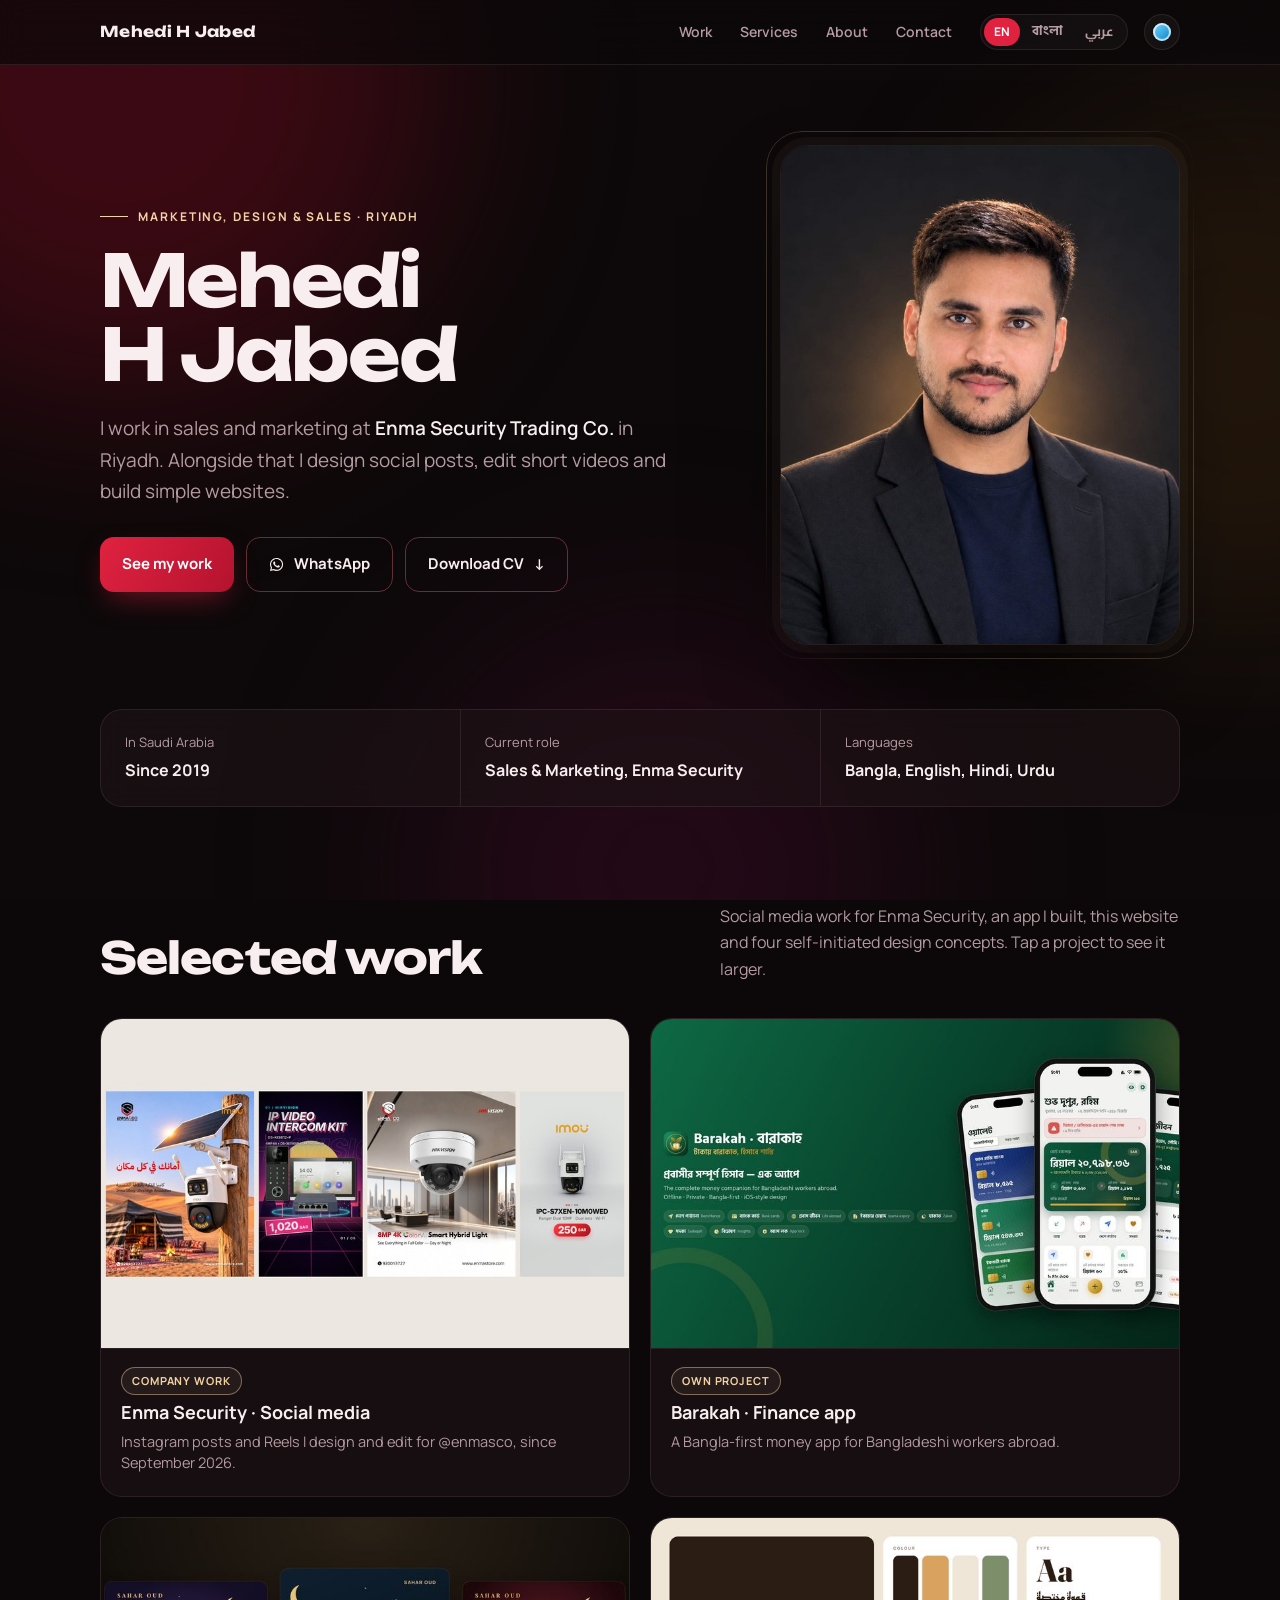
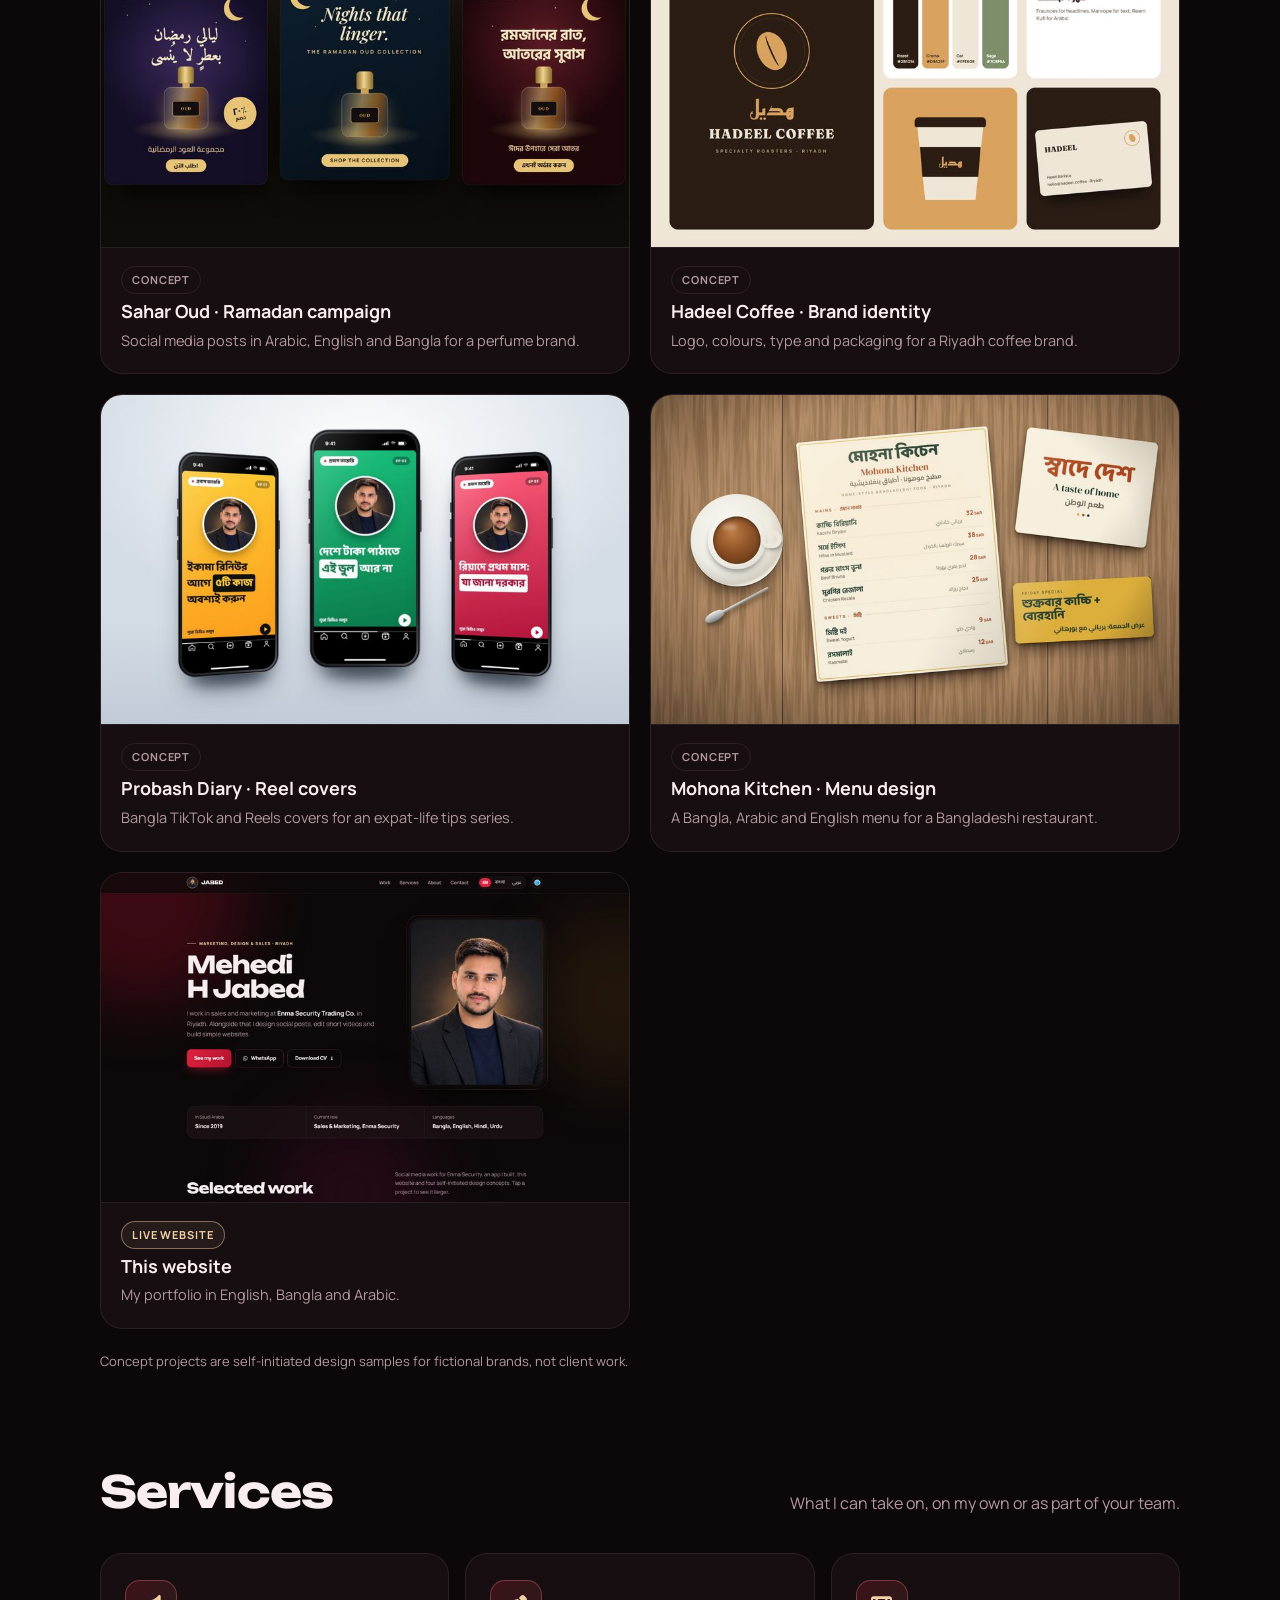
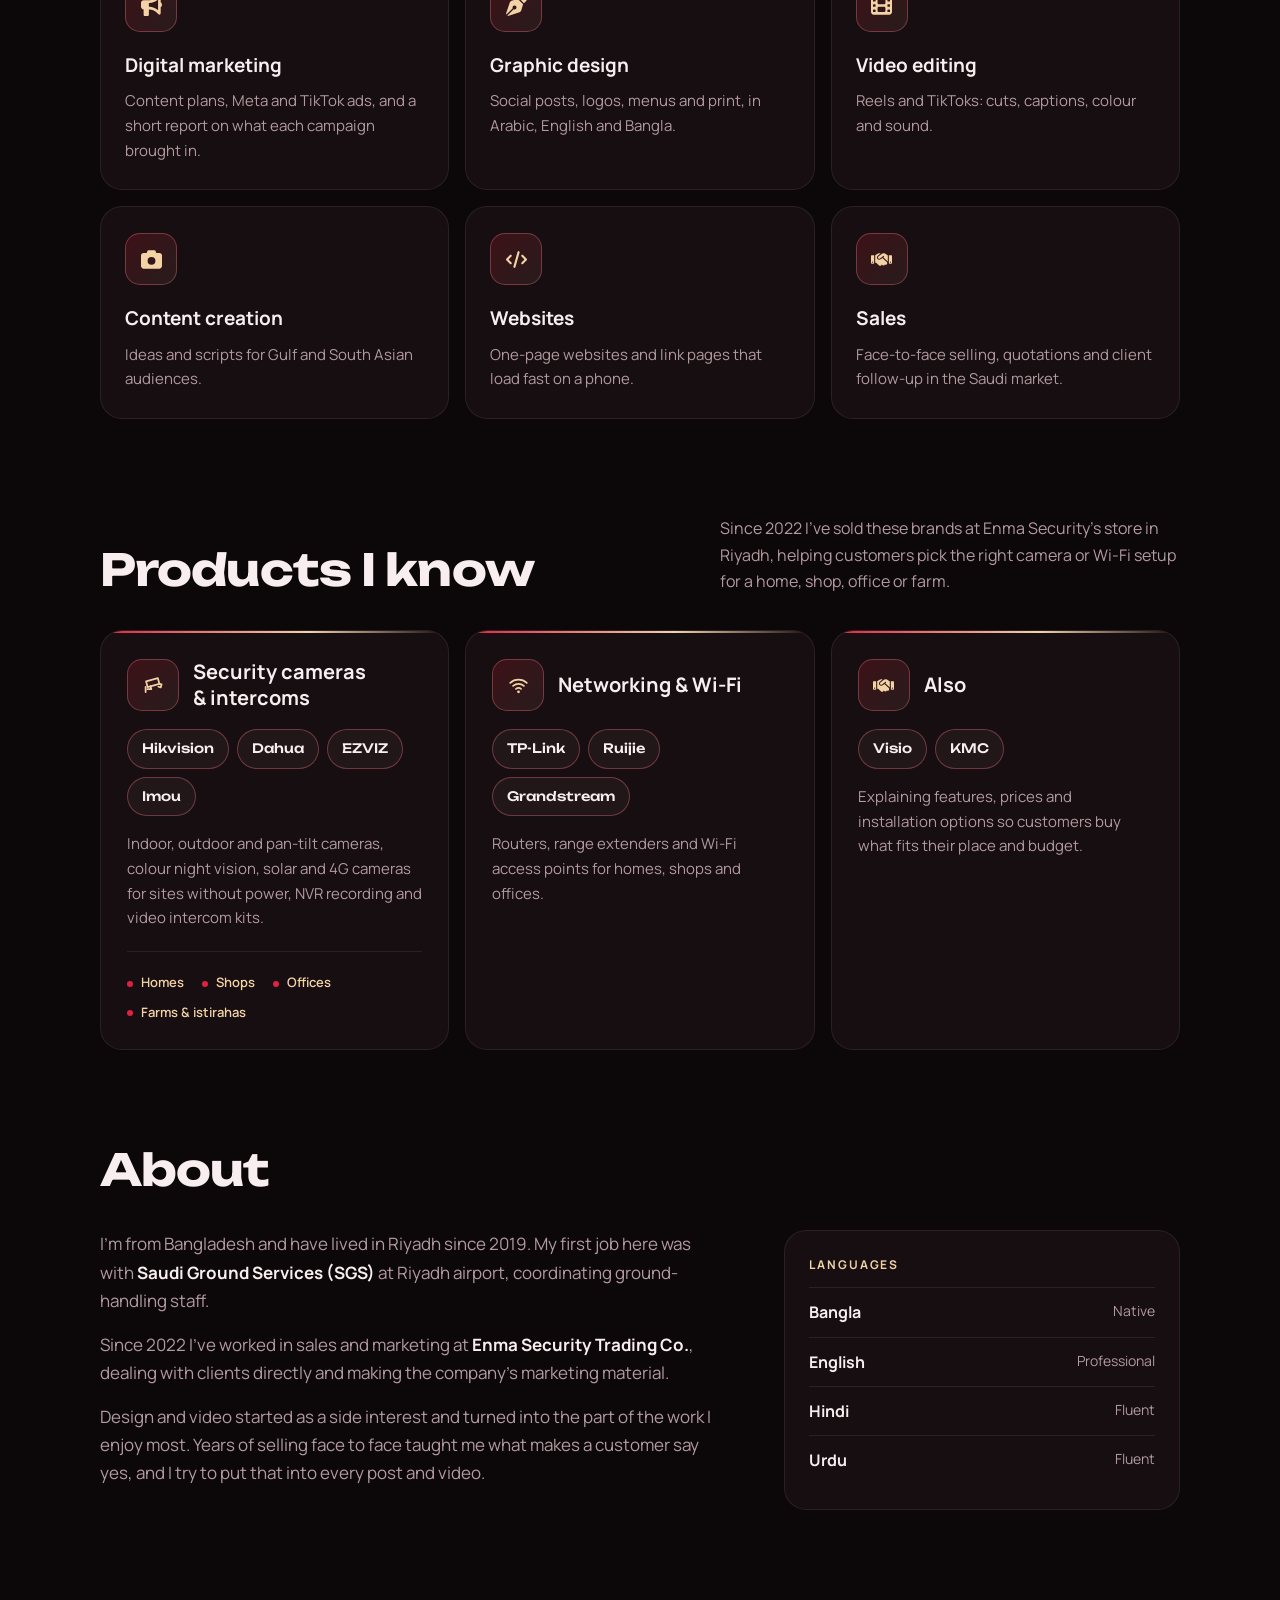
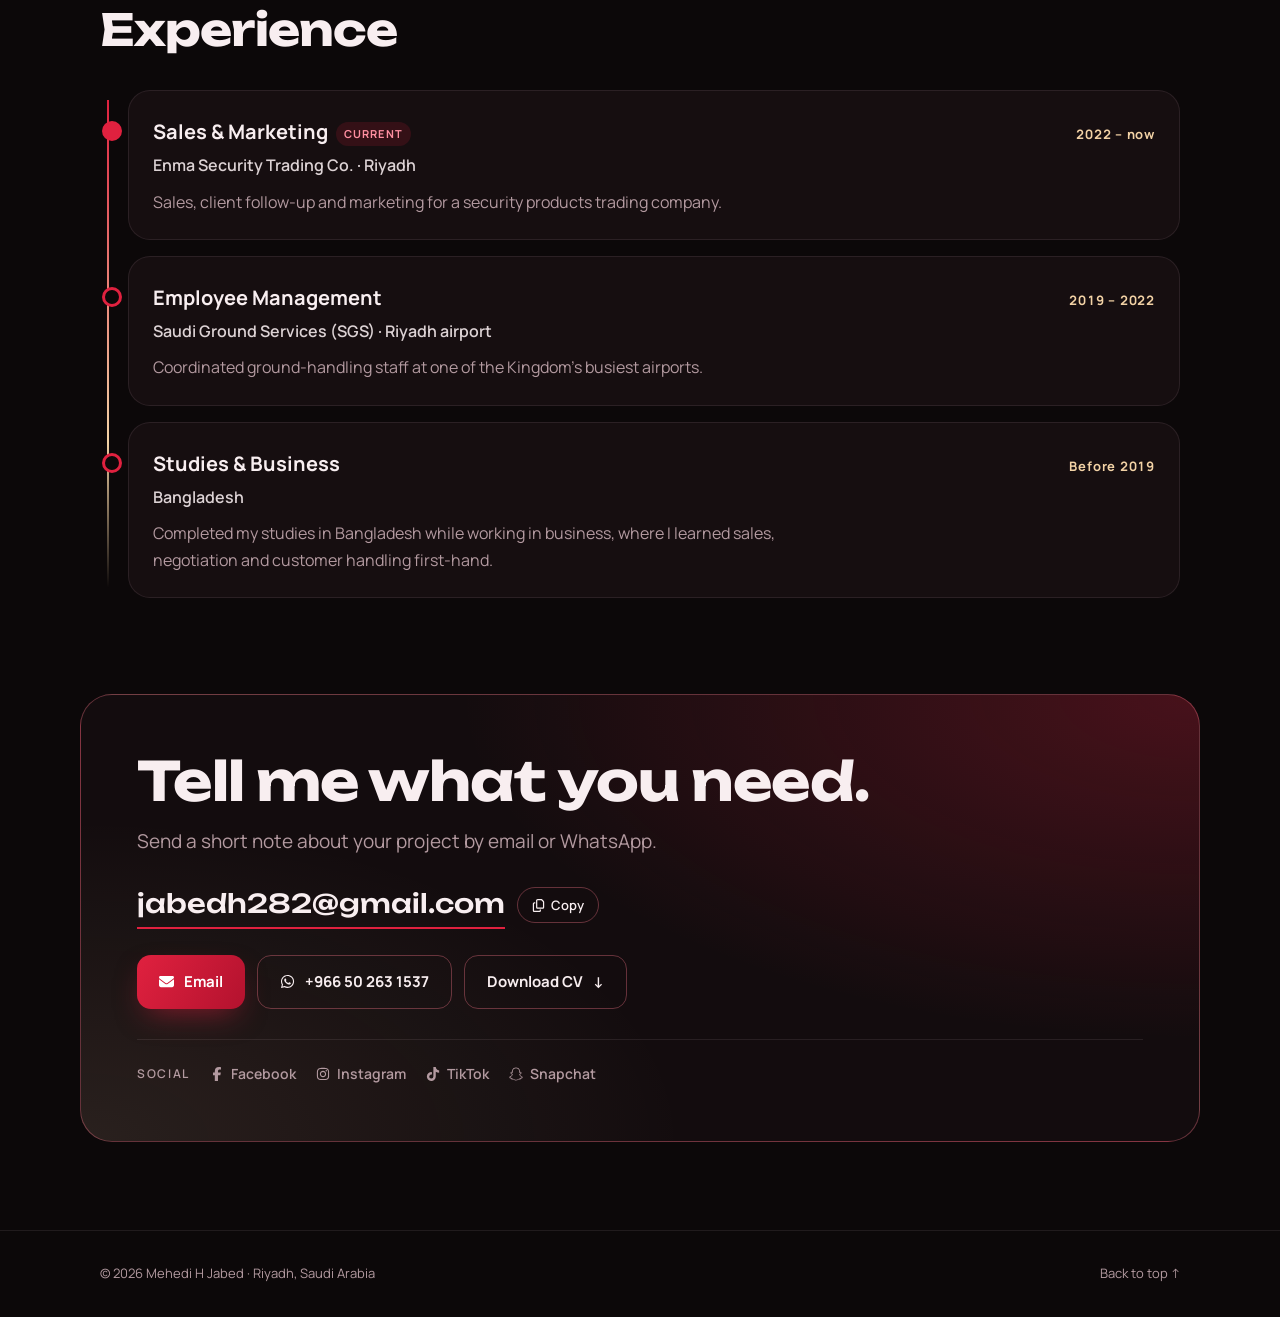
==== index.html @ edd965a6 "Show the full name in the header instead of the photo and JABED Co-Authored-By: Claude Opus 5.5 <nor" ====
<!DOCTYPE html>
<html lang="en">
<head>
<meta charset="UTF-8">
<meta name="viewport" content="width=device-width, initial-scale=1, viewport-fit=cover">
<title>Mehedi H Jabed · Marketing, design and sales in Riyadh</title>
<meta name="description" content="Mehedi H Jabed works in sales and marketing in Riyadh, and designs social content, edits short video and builds simple websites.">
<meta property="og:title" content="Mehedi H Jabed · Portfolio">
<meta property="og:description" content="Sales and marketing in Riyadh since 2019. Design, short video and simple websites.">
<meta property="og:type" content="website">
<meta property="og:url" content="https://jabed-social.vercel.app/">
<meta property="og:image" content="https://jabed-social.vercel.app/og.jpg">
<meta property="og:image:width" content="1200">
<meta property="og:image:height" content="630">
<meta property="og:image:alt" content="Mehedi H Jabed, marketing and design in Riyadh">
<meta property="og:site_name" content="Mehedi H Jabed">
<meta property="og:locale" content="en_US">
<meta property="og:locale:alternate" content="bn_BD">
<meta property="og:locale:alternate" content="ar_SA">
<meta name="twitter:card" content="summary_large_image">
<meta name="twitter:title" content="Mehedi H Jabed · Portfolio">
<meta name="twitter:description" content="Sales and marketing in Riyadh since 2019. Design, short video and simple websites.">
<meta name="twitter:image" content="https://jabed-social.vercel.app/og.jpg">
<meta name="author" content="Mehedi H Jabed">
<link rel="canonical" href="https://jabed-social.vercel.app/">
<meta name="theme-color" content="#0c0809">
<link rel="icon" href="favicon.svg" type="image/svg+xml">
<link rel="apple-touch-icon" href="apple-touch-icon.png">
<link rel="preload" as="image" href="me.jpg">
<link rel="preconnect" href="https://fonts.googleapis.com">
<link rel="preconnect" href="https://fonts.gstatic.com" crossorigin>
<link rel="stylesheet" href="https://fonts.googleapis.com/css2?family=Unbounded:wght@500;700&family=Manrope:wght@400;500;600;700&family=Hind+Siliguri:wght@400;500;600;700&family=Cairo:wght@400;500;600;700&display=swap">
<style>
:root{
  --bg:#0c0809;
  --bg-2:#130c0e;
  --surface:rgba(30,19,22,.62);
  --line:rgba(255,220,225,.09);
  --line-hi:rgba(255,120,140,.35);
  --fg:#f8eef0;
  --muted:#b39aa0;
  --ruby:#e0213f;
  --ruby-deep:#7a0b1f;
  --gold:#f3d3a6;
  --nav:rgba(12,8,9,.74);
  --font-display:"Unbounded","Arial Black",system-ui,sans-serif;
  --font-body:"Manrope",system-ui,-apple-system,"Segoe UI",Arial,sans-serif;
  --wrap:1120px;
  color-scheme:dark;
}
html[data-skin="sky"]{
  --bg:#f4f9ff;
  --bg-2:#e9f5ff;
  --surface:rgba(255,255,255,.74);
  --line:rgba(12,74,130,.12);
  --line-hi:rgba(14,165,233,.45);
  --fg:#0b2540;
  --muted:#4d6a86;
  --ruby:#0284c7;
  --ruby-deep:#7dd3fc;
  --gold:#0369a1;
  --nav:rgba(255,255,255,.8);
  color-scheme:light;
}
html[lang="bn"]{--font-display:"Hind Siliguri",system-ui,sans-serif;--font-body:"Hind Siliguri",system-ui,"Nirmala UI",sans-serif}
html[lang="ar"]{--font-display:"Cairo",system-ui,"Segoe UI",Tahoma,sans-serif;--font-body:"Cairo",system-ui,"Segoe UI",Tahoma,sans-serif}
.latin{font-family:"Unbounded","Arial Black",system-ui,sans-serif}

*{box-sizing:border-box}
html{background:var(--bg);scroll-behavior:smooth;scroll-padding-top:80px}
body{margin:0;background:var(--bg);color:var(--fg);font-family:var(--font-body);font-size:16px;line-height:1.65;-webkit-font-smoothing:antialiased;overflow-x:hidden}
html[data-skin="sky"] body{background:linear-gradient(180deg,#eaf6ff 0%,var(--bg) 40%,#ffffff 100%)}
a{color:inherit}
img{max-width:100%;display:block}
.wrap{max-width:var(--wrap);margin:0 auto;padding-left:max(20px,env(safe-area-inset-left,0px));padding-right:max(20px,env(safe-area-inset-right,0px))}
:focus-visible{outline:2px solid var(--gold);outline-offset:3px}
::selection{background:var(--ruby);color:#fff}
.skip{position:absolute;left:12px;top:-60px;z-index:100;padding:10px 16px;border-radius:12px;background:var(--ruby);color:#fff;font-weight:700;text-decoration:none}
.skip:focus{top:12px}
.ico{display:inline-block;width:1em;height:1em;fill:currentColor;vertical-align:-.125em;flex:none}

.aurora{position:fixed;inset:0;z-index:0;pointer-events:none;overflow:hidden}
.aurora span{position:absolute;border-radius:50%;filter:blur(100px);opacity:.42}
.aurora span:nth-child(1){width:640px;height:640px;background:var(--ruby-deep);top:-240px;left:-200px}
.aurora span:nth-child(2){width:520px;height:520px;background:#5a3a12;top:12%;right:-220px;opacity:.28}
.aurora span:nth-child(3){width:500px;height:500px;background:#4a0a2e;bottom:-220px;left:32%;opacity:.35}
html[data-skin="sky"] .aurora span{opacity:.5}
html[data-skin="sky"] .aurora span:nth-child(2){background:#bae6fd}
html[data-skin="sky"] .aurora span:nth-child(3){background:#c7e8ff}
.grain{position:fixed;inset:0;z-index:2;pointer-events:none;opacity:.06;mix-blend-mode:overlay;
  background-image:url("data:image/svg+xml,%3Csvg xmlns='http://www.w3.org/2000/svg' width='180' height='180'%3E%3Cfilter id='n'%3E%3CfeTurbulence type='fractalNoise' baseFrequency='.85' numOctaves='3' stitchTiles='stitch'/%3E%3C/filter%3E%3Crect width='100%25' height='100%25' filter='url(%23n)'/%3E%3C/svg%3E")}
html[data-skin="sky"] .grain{opacity:.03}
main,header.nav,footer{position:relative;z-index:1}

.nav{position:sticky;top:0;z-index:50;background:var(--nav);backdrop-filter:blur(16px);-webkit-backdrop-filter:blur(16px);border-bottom:1px solid var(--line)}
.nav .wrap{display:flex;align-items:center;gap:16px;height:64px}
.brand{display:flex;align-items:center;gap:10px;text-decoration:none;font-family:"Unbounded",system-ui,sans-serif;font-weight:700;font-size:15px;letter-spacing:.02em}
.brand img{width:34px;height:34px;border-radius:50%;object-fit:cover;object-position:50% 25%;border:1.5px solid var(--gold)}
.menu{display:flex;gap:4px;margin-inline-start:auto}
.menu a{text-decoration:none;font-size:14px;font-weight:600;color:var(--muted);padding:8px 12px;border-radius:999px;transition:color .2s,background .2s}
.menu a:hover{color:var(--fg);background:rgba(255,255,255,.05)}
html[data-skin="sky"] .menu a:hover{background:rgba(14,165,233,.08)}
.lang-switch{display:flex;padding:3px;gap:2px;border-radius:999px;border:1px solid var(--line);background:rgba(255,255,255,.03)}
html[data-skin="sky"] .lang-switch{background:#fff}
.lang-switch button{appearance:none;cursor:pointer;border:0;background:transparent;color:var(--muted);padding:6px 10px;border-radius:999px;font:700 12px/1.2 var(--font-body);transition:background .2s,color .2s}
.lang-switch button[lang="bn"]{font-family:"Hind Siliguri",system-ui,sans-serif;font-size:13px}
.lang-switch button[lang="ar"]{font-family:"Cairo",system-ui,sans-serif;font-size:13px}
.lang-switch button:hover{color:var(--fg)}
.lang-switch button[aria-pressed="true"]{background:var(--ruby);color:#fff}
.skin-btn{appearance:none;cursor:pointer;flex:none;width:36px;height:36px;border-radius:50%;display:grid;place-items:center;border:1px solid var(--line);background:rgba(255,255,255,.04);transition:border-color .2s}
html[data-skin="sky"] .skin-btn{background:#fff}
.skin-btn:hover{border-color:var(--line-hi)}
.skin-btn .dot{width:18px;height:18px;border-radius:50%;box-shadow:inset 0 0 0 2px rgba(255,255,255,.7);background:linear-gradient(135deg,#7dd3fc,#0284c7)}
html[data-skin="sky"] .skin-btn .dot{background:linear-gradient(135deg,#ff5a6e,#7a0b1f)}
@media (max-width:760px){.menu{display:none}.lang-switch{margin-inline-start:auto}}
@media (max-width:420px){.brand{font-size:13px}.nav .wrap{gap:10px}.lang-switch button{padding:6px 8px}}

.hero{padding-block:80px 0}
.hero-grid{display:grid;grid-template-columns:1.15fr .85fr;gap:56px;align-items:center}
.eyebrow{display:inline-flex;align-items:center;gap:10px;margin:0 0 18px;font-size:12px;font-weight:700;letter-spacing:.16em;text-transform:uppercase;color:var(--gold)}
.eyebrow::before{content:"";width:28px;height:1px;background:var(--gold)}
html[lang="bn"] .eyebrow,html[lang="ar"] .eyebrow{letter-spacing:0;font-size:14px}
h1,h2,h3{text-wrap:balance}
h1{font-family:"Unbounded","Arial Black",system-ui,sans-serif;font-weight:700;font-size:clamp(40px,6.2vw,72px);line-height:1.02;letter-spacing:-.03em;margin:0 0 22px}
.lead{font-size:clamp(16px,1.8vw,19px);color:var(--muted);max-width:50ch;margin:0 0 30px}
.lead strong{color:var(--fg);font-weight:600}
.ctas{display:flex;flex-wrap:wrap;gap:12px}
.btn{display:inline-flex;align-items:center;gap:10px;text-decoration:none;font-weight:700;font-size:15px;padding:14px 22px;border-radius:14px;transition:transform .2s,box-shadow .2s,background .2s}
.btn-primary{background:linear-gradient(120deg,var(--ruby),#b3122e);color:#fff;box-shadow:0 12px 30px -10px rgba(224,33,63,.55)}
html[data-skin="sky"] .btn-primary{background:linear-gradient(120deg,#38bdf8,#0284c7);box-shadow:0 12px 30px -10px rgba(2,132,199,.5)}
.btn-primary:hover{transform:translateY(-2px)}
.btn-ghost{border:1px solid var(--line-hi);color:var(--fg)}
html[data-skin="sky"] .btn-ghost{background:#fff}
.btn-ghost:hover{background:rgba(255,255,255,.05);transform:translateY(-2px)}
.portrait{position:relative;justify-self:end;width:100%;max-width:400px;margin:0}
.portrait img{width:100%;height:auto;aspect-ratio:4/5;object-fit:cover;object-position:50% 28%;border-radius:28px;border:1px solid var(--line);
  box-shadow:0 40px 90px -30px rgba(0,0,0,.8),0 0 0 8px rgba(243,211,166,.04)}
html[data-skin="sky"] .portrait img{box-shadow:0 34px 70px -30px rgba(12,74,130,.45),0 0 0 8px rgba(14,165,233,.08)}
.portrait::before{content:"";position:absolute;inset:-14px;border-radius:36px;border:1px solid rgba(243,211,166,.2);
  mask:linear-gradient(135deg,#000 20%,transparent 50%,#000 80%);-webkit-mask:linear-gradient(135deg,#000 20%,transparent 50%,#000 80%)}
html[data-skin="sky"] .portrait::before{border-color:rgba(14,165,233,.35)}
@media (max-width:860px){
  .hero{padding-block:36px 0}
  .hero-grid{grid-template-columns:1fr;gap:36px}
  .portrait{justify-self:center;order:-1;max-width:300px}
  .portrait::before{display:none}
}

.facts{display:grid;grid-template-columns:repeat(3,1fr);margin:64px 0 0;border:1px solid var(--line);border-radius:22px;background:var(--surface);backdrop-filter:blur(14px);-webkit-backdrop-filter:blur(14px);overflow:hidden}
.facts div{padding:22px 24px}
.facts div+div{border-inline-start:1px solid var(--line)}
.facts dt{font-size:13px;color:var(--muted);margin-bottom:4px}
.facts dd{margin:0;font-weight:700;font-size:16px}
html[data-skin="sky"] .facts{box-shadow:0 14px 34px -24px rgba(12,74,130,.35)}
@media (max-width:760px){.facts{grid-template-columns:1fr;margin-top:40px}.facts div+div{border-inline-start:0;border-top:1px solid var(--line)}}

section.block{padding-block:96px 0}
.head{display:flex;flex-wrap:wrap;align-items:flex-end;justify-content:space-between;gap:16px 40px;margin-bottom:36px}
.kicker{display:block;margin-bottom:10px}
h2{font-family:var(--font-display);font-weight:700;font-size:clamp(28px,4vw,44px);letter-spacing:-.02em;line-height:1.1;margin:0}
html[lang="bn"] h2,html[lang="ar"] h2{letter-spacing:0;line-height:1.3}
.head p{color:var(--muted);max-width:46ch;margin:0}
@media (max-width:760px){section.block{padding-block:64px 0}.head{margin-bottom:24px}}

.card{border:1px solid var(--line);border-radius:22px;background:var(--surface);transition:transform .3s,border-color .3s}
html[data-skin="sky"] .card{box-shadow:0 14px 34px -24px rgba(12,74,130,.35)}
.card:hover{transform:translateY(-3px);border-color:rgba(243,211,166,.28)}
html[data-skin="sky"] .card:hover{border-color:rgba(14,165,233,.4)}

.works{display:grid;grid-template-columns:repeat(2,1fr);gap:20px}
.work{appearance:none;font:inherit;color:inherit;text-align:start;cursor:pointer;display:flex;flex-direction:column;padding:0;overflow:hidden}
.work .shot{display:block;aspect-ratio:16/10;overflow:hidden;background:var(--bg-2);border-bottom:1px solid var(--line)}
.work .shot img{width:100%;height:100%;object-fit:cover;transition:transform .6s cubic-bezier(.2,.8,.2,1)}
.work:hover .shot img{transform:scale(1.03)}
.work .meta{display:flex;flex-direction:column;gap:6px;padding:18px 20px 22px}
.work b{font-size:18px;line-height:1.3}
.work .d{font-size:14.5px;color:var(--muted);line-height:1.5}
.kind{align-self:flex-start;font-size:11px;font-weight:700;letter-spacing:.08em;text-transform:uppercase;padding:4px 10px;border-radius:999px;border:1px solid var(--line);color:var(--muted)}
.kind.real{border-color:rgba(243,211,166,.45);color:var(--gold);background:rgba(243,211,166,.07)}
html[data-skin="sky"] .kind.real{border-color:rgba(3,105,161,.35);background:rgba(14,165,233,.08)}
html[lang="bn"] .kind,html[lang="ar"] .kind{letter-spacing:0;font-size:12px}
.work-note{margin:22px 0 0;font-size:13px;color:var(--muted)}
@media (max-width:640px){.works{grid-template-columns:1fr;gap:14px}}

.ic{width:52px;height:52px;border-radius:15px;display:grid;place-items:center;font-size:21px;flex:none;
  background:linear-gradient(135deg,rgba(224,33,63,.2),rgba(243,211,166,.08));border:1px solid var(--line-hi);color:var(--gold)}
html[data-skin="sky"] .ic{background:linear-gradient(135deg,rgba(56,189,248,.18),rgba(255,255,255,.6))}
.services{display:grid;grid-template-columns:repeat(3,1fr);gap:16px;margin:0;padding:0;list-style:none}
.svc{padding:26px 24px}
.svc .ic{margin-bottom:18px}
.svc h3{margin:0 0 8px;font-size:19px;font-weight:700}
.svc p{margin:0;color:var(--muted);font-size:15px}
@media (max-width:900px){.services{grid-template-columns:1fr 1fr}}
@media (max-width:560px){.services{grid-template-columns:1fr;gap:10px}.svc{display:grid;grid-template-columns:auto 1fr;column-gap:16px;padding:18px}.svc .ic{grid-row:span 2;width:46px;height:46px;font-size:18px;margin:0}}

.kb{display:grid;grid-template-columns:repeat(3,1fr);gap:16px}
.kb-card{position:relative;overflow:hidden;padding:28px 26px 26px;display:flex;flex-direction:column}
.kb-card::before{content:"";position:absolute;inset:0 0 auto;height:2px;background:linear-gradient(90deg,var(--ruby),var(--gold) 60%,transparent)}
.kb-top{display:flex;align-items:center;gap:14px;margin-bottom:18px}
.kb-card h3{margin:0;font-size:20px;font-weight:700;line-height:1.3}
.kb-tags{display:flex;flex-wrap:wrap;gap:8px;margin:0 0 16px;padding:0;list-style:none}
.kb-tags li{font-family:"Unbounded",system-ui,sans-serif;font-size:13px;font-weight:500;padding:8px 14px;border-radius:999px;border:1px solid var(--line-hi);background:rgba(243,211,166,.05)}
html[data-skin="sky"] .kb-tags li{background:#fff}
.kb-card p{margin:0;color:var(--muted);font-size:15px}
.kb-uses{display:flex;flex-wrap:wrap;gap:8px 18px;margin-top:auto;padding-top:20px;border-top:1px solid var(--line);font-size:13px;font-weight:600;color:var(--gold)}
.kb-uses span::before{content:"";display:inline-block;width:6px;height:6px;border-radius:50%;background:var(--ruby);margin-inline-end:8px;vertical-align:middle}
.kb-card.main p{margin-bottom:20px}
@media (max-width:960px){.kb{grid-template-columns:1fr}}

.about{display:grid;grid-template-columns:1.25fr .75fr;gap:24px}
.about .text{font-size:17px;color:var(--muted)}
.about .text p{margin:0 0 16px;max-width:62ch}
.about .text strong{color:var(--fg)}
.langs{padding:24px}
.langs h3{margin:0 0 12px;font-size:12px;letter-spacing:.16em;text-transform:uppercase;color:var(--gold)}
html[lang="bn"] .langs h3,html[lang="ar"] .langs h3{letter-spacing:0;font-size:14px}
.lang{display:flex;justify-content:space-between;gap:12px;padding:11px 0;border-top:1px solid var(--line)}
.lang span{color:var(--muted);font-size:14px}
@media (max-width:860px){.about{grid-template-columns:1fr}}

.timeline{position:relative;display:flex;flex-direction:column;gap:16px;margin:0;padding:0 0 0 0;padding-inline-start:28px;list-style:none}
.timeline::before{content:"";position:absolute;inset-inline-start:7px;top:10px;bottom:10px;width:2px;background:linear-gradient(var(--ruby),var(--gold) 70%,transparent)}
.job{position:relative;padding:24px}
.job::before{content:"";position:absolute;inset-inline-start:-27px;top:30px;width:14px;height:14px;border-radius:50%;background:var(--bg);border:3px solid var(--ruby)}
.job.current::before{background:var(--ruby)}
.job-top{display:flex;flex-wrap:wrap;justify-content:space-between;gap:6px 16px;align-items:baseline}
.job h3{margin:0;font-size:20px}
.when{font-size:13px;font-weight:700;letter-spacing:.06em;color:var(--gold);font-variant-numeric:tabular-nums}
.org{margin:4px 0 10px;font-weight:600;opacity:.88}
.job p:last-child{margin:0;color:var(--muted);max-width:70ch}
.tag{display:inline-block;margin-inline-start:8px;font-size:11px;font-weight:700;letter-spacing:.1em;text-transform:uppercase;padding:3px 8px;border-radius:999px;background:rgba(224,33,63,.15);color:#ff8fa1;vertical-align:middle}
html[data-skin="sky"] .tag{background:rgba(14,165,233,.12);color:#0369a1}

.contact{position:relative;overflow:hidden;border-radius:32px;border:1px solid var(--line-hi);padding:clamp(28px,5vw,56px);
  background:radial-gradient(120% 140% at 100% 0%,rgba(224,33,63,.26),transparent 55%),radial-gradient(90% 120% at 0% 100%,rgba(243,211,166,.1),transparent 60%),var(--bg-2)}
html[data-skin="sky"] .contact{background:radial-gradient(120% 140% at 100% 0%,rgba(56,189,248,.28),transparent 55%),radial-gradient(90% 120% at 0% 100%,rgba(186,230,253,.6),transparent 60%),#fff;box-shadow:0 30px 70px -40px rgba(12,74,130,.45)}
.contact h2{font-size:clamp(30px,5vw,54px);max-width:16ch}
.contact .lead{margin:16px 0 24px}
.mail{display:flex;flex-wrap:wrap;align-items:center;gap:12px;margin:0 0 26px}
.mail a{font-family:"Unbounded",system-ui,sans-serif;font-size:clamp(17px,2.6vw,26px);font-weight:500;text-decoration:none;word-break:break-all;border-bottom:2px solid var(--ruby);padding-bottom:2px}
.copy{appearance:none;cursor:pointer;display:inline-flex;align-items:center;gap:6px;padding:8px 14px;border-radius:999px;border:1px solid var(--line-hi);background:transparent;color:var(--fg);font:600 13px var(--font-body)}
.copy:hover{background:rgba(255,255,255,.05)}
.socials{display:flex;flex-wrap:wrap;align-items:center;gap:10px 20px;margin-top:30px;padding-top:22px;border-top:1px solid var(--line);font-size:14px;font-weight:600}
.soc-label{font-size:12px;letter-spacing:.14em;text-transform:uppercase;color:var(--muted)}
html[lang="bn"] .soc-label,html[lang="ar"] .soc-label{letter-spacing:0;font-size:14px}
.socials a{text-decoration:none;display:inline-flex;align-items:center;gap:7px;color:var(--muted)}
.socials a:hover{color:var(--fg)}

footer{margin-top:88px;padding-block:32px;border-top:1px solid var(--line);font-size:13px;color:var(--muted)}
footer .wrap{display:flex;flex-wrap:wrap;justify-content:space-between;gap:12px}
footer a{text-decoration:none}
footer a:hover{color:var(--fg)}

.lb{width:min(1080px,calc(100% - 24px));max-height:calc(100dvh - 24px);padding:0;border:1px solid var(--line);border-radius:24px;background:var(--bg-2);color:var(--fg);overflow:auto;box-shadow:0 40px 100px -20px rgba(0,0,0,.9)}
.lb::backdrop{background:rgba(5,3,4,.78);backdrop-filter:blur(6px);-webkit-backdrop-filter:blur(6px)}
html[data-skin="sky"] .lb::backdrop{background:rgba(11,37,64,.55)}
.lb-imgs{display:flex;flex-direction:column;gap:2px;background:#000}
.lb-imgs img{width:100%;height:auto}
.lb-imgs.grid{display:grid;grid-template-columns:repeat(3,1fr);gap:10px;padding:10px;background:var(--bg)}
.lb-imgs.grid video{width:100%;aspect-ratio:9/16;background:#000;border-radius:12px;display:block}
.lb-imgs.grid img{border-radius:12px}
@media (max-width:640px){.lb-imgs.grid{grid-template-columns:1fr 1fr}}
.lb-body{padding:22px 26px 26px;display:flex;flex-direction:column;gap:10px}
.lb-body h3{margin:0;font-family:var(--font-display);font-size:clamp(20px,2.6vw,28px);line-height:1.25}
.lb-body p{margin:0;color:var(--muted);max-width:70ch}
.lb-row{display:flex;flex-wrap:wrap;align-items:center;gap:12px;margin-top:6px}
.tools{font-size:13px;font-weight:700;color:var(--gold)}
.lb-close{position:sticky;top:12px;float:right;margin:12px 12px -56px 0;z-index:2;width:44px;height:44px;border-radius:50%;border:1px solid rgba(255,255,255,.25);background:rgba(12,8,9,.7);color:#fff;cursor:pointer;display:grid;place-items:center}
[dir="rtl"] .lb-close{float:left;margin:12px 0 -56px 12px}
.lb .btn{padding:11px 18px;font-size:14px}
.lb [hidden]{display:none!important}
[dir="rtl"] .flip{transform:scaleX(-1)}
html[lang="bn"] h1 .latin,html[lang="ar"] h1 .latin{letter-spacing:-.03em}
@media (prefers-reduced-motion:reduce){html{scroll-behavior:auto}*{transition:none!important}}
</style>
<script>try{var sk=localStorage.getItem("skin");if(sk==="sky")document.documentElement.setAttribute("data-skin","sky")}catch(e){}</script>
<script type="application/ld+json">
{"@context":"https://schema.org","@type":"Person","name":"Mehedi H Jabed","url":"https://jabed-social.vercel.app/","image":"https://jabed-social.vercel.app/me.jpg",
 "jobTitle":"Sales & Marketing","worksFor":{"@type":"Organization","name":"Enma Security Trading Co."},
 "address":{"@type":"PostalAddress","addressLocality":"Riyadh","addressCountry":"SA"},
 "nationality":"Bangladesh","knowsLanguage":["bn","en","hi","ur"],
 "knowsAbout":["Digital Marketing","Graphic Design","Video Editing","Content Creation","Web Development","Sales"],
 "sameAs":["https://www.facebook.com/share/1ERb8BcRgr/","https://www.instagram.com/mehedihjabed.25","https://www.tiktok.com/@mehedi.h.jabed","https://www.snapchat.com/add/mehedi.jabed"]}
</script>
</head>
<body>
<svg xmlns="http://www.w3.org/2000/svg" style="display:none" aria-hidden="true"><!-- Icons: Font Awesome Free 6.5.1, CC BY 4.0, fontawesome.com/license/free --><symbol id="i-whatsapp" viewBox="0 0 448 512"><path d="M380.9 97.1C339 55.1 283.2 32 223.9 32c-122.4 0-222 99.6-222 222 0 39.1 10.2 77.3 29.6 111L0 480l117.7-30.9c32.4 17.7 68.9 27 106.1 27h.1c122.3 0 224.1-99.6 224.1-222 0-59.3-25.2-115-67.1-157zm-157 341.6c-33.2 0-65.7-8.9-94-25.7l-6.7-4-69.8 18.3L72 359.2l-4.4-7c-18.5-29.4-28.2-63.3-28.2-98.2 0-101.7 82.8-184.5 184.6-184.5 49.3 0 95.6 19.2 130.4 54.1 34.8 34.9 56.2 81.2 56.1 130.5 0 101.8-84.9 184.6-186.6 184.6zm101.2-138.2c-5.5-2.8-32.8-16.2-37.9-18-5.1-1.9-8.8-2.8-12.5 2.8-3.7 5.6-14.3 18-17.6 21.8-3.2 3.7-6.5 4.2-12 1.4-32.6-16.3-54-29.1-75.5-66-5.7-9.8 5.7-9.1 16.3-30.3 1.8-3.7.9-6.9-.5-9.7-1.4-2.8-12.5-30.1-17.1-41.2-4.5-10.8-9.1-9.3-12.5-9.5-3.2-.2-6.9-.2-10.6-.2-3.7 0-9.7 1.4-14.8 6.9-5.1 5.6-19.4 19-19.4 46.3 0 27.3 19.9 53.7 22.6 57.4 2.8 3.7 39.1 59.7 94.8 83.8 35.2 15.2 49 16.5 66.6 13.9 10.7-1.6 32.8-13.4 37.4-26.4 4.6-13 4.6-24.1 3.2-26.4-1.3-2.5-5-3.9-10.5-6.6z"/></symbol><symbol id="i-facebook-f" viewBox="0 0 320 512"><path d="M80 299.3V512H196V299.3h86.5l18-97.8H196V166.9c0-51.7 20.3-71.5 72.7-71.5c16.3 0 29.4 .4 37 1.2V7.9C291.4 4 256.4 0 236.2 0C129.3 0 80 50.5 80 159.4v42.1H14v97.8H80z"/></symbol><symbol id="i-instagram" viewBox="0 0 448 512"><path d="M224.1 141c-63.6 0-114.9 51.3-114.9 114.9s51.3 114.9 114.9 114.9S339 319.5 339 255.9 287.7 141 224.1 141zm0 189.6c-41.1 0-74.7-33.5-74.7-74.7s33.5-74.7 74.7-74.7 74.7 33.5 74.7 74.7-33.6 74.7-74.7 74.7zm146.4-194.3c0 14.9-12 26.8-26.8 26.8-14.9 0-26.8-12-26.8-26.8s12-26.8 26.8-26.8 26.8 12 26.8 26.8zm76.1 27.2c-1.7-35.9-9.9-67.7-36.2-93.9-26.2-26.2-58-34.4-93.9-36.2-37-2.1-147.9-2.1-184.9 0-35.8 1.7-67.6 9.9-93.9 36.1s-34.4 58-36.2 93.9c-2.1 37-2.1 147.9 0 184.9 1.7 35.9 9.9 67.7 36.2 93.9s58 34.4 93.9 36.2c37 2.1 147.9 2.1 184.9 0 35.9-1.7 67.7-9.9 93.9-36.2 26.2-26.2 34.4-58 36.2-93.9 2.1-37 2.1-147.8 0-184.8zM398.8 388c-7.8 19.6-22.9 34.7-42.6 42.6-29.5 11.7-99.5 9-132.1 9s-102.7 2.6-132.1-9c-19.6-7.8-34.7-22.9-42.6-42.6-11.7-29.5-9-99.5-9-132.1s-2.6-102.7 9-132.1c7.8-19.6 22.9-34.7 42.6-42.6 29.5-11.7 99.5-9 132.1-9s102.7-2.6 132.1 9c19.6 7.8 34.7 22.9 42.6 42.6 11.7 29.5 9 99.5 9 132.1s2.7 102.7-9 132.1z"/></symbol><symbol id="i-tiktok" viewBox="0 0 448 512"><path d="M448,209.91a210.06,210.06,0,0,1-122.77-39.25V349.38A162.55,162.55,0,1,1,185,188.31V278.2a74.62,74.62,0,1,0,52.23,71.18V0l88,0a121.18,121.18,0,0,0,1.86,22.17h0A122.18,122.18,0,0,0,381,102.39a121.43,121.43,0,0,0,67,20.14Z"/></symbol><symbol id="i-snapchat" viewBox="0 0 512 512"><path d="M496.926,366.6c-3.373-9.176-9.8-14.086-17.112-18.153-1.376-.806-2.641-1.451-3.72-1.947-2.182-1.128-4.414-2.22-6.634-3.373-22.8-12.09-40.609-27.341-52.959-45.42a102.889,102.889,0,0,1-9.089-16.12c-1.054-3.013-1-4.724-.248-6.287a10.221,10.221,0,0,1,2.914-3.038c3.918-2.591,7.96-5.22,10.7-6.993,4.885-3.162,8.754-5.667,11.246-7.44,9.362-6.547,15.909-13.5,20-21.278a42.371,42.371,0,0,0,2.1-35.191c-6.2-16.318-21.613-26.449-40.287-26.449a55.543,55.543,0,0,0-11.718,1.24c-1.029.224-2.059.459-3.063.72.174-11.16-.074-22.94-1.066-34.534-3.522-40.758-17.794-62.123-32.674-79.16A130.167,130.167,0,0,0,332.1,36.443C309.515,23.547,283.91,17,256,17S202.6,23.547,180,36.443a129.735,129.735,0,0,0-33.281,26.783c-14.88,17.038-29.152,38.44-32.673,79.161-.992,11.594-1.24,23.435-1.079,34.533-1-.26-2.021-.5-3.051-.719a55.461,55.461,0,0,0-11.717-1.24c-18.687,0-34.125,10.131-40.3,26.449a42.423,42.423,0,0,0,2.046,35.228c4.105,7.774,10.652,14.731,20.014,21.278,2.48,1.736,6.361,4.24,11.246,7.44,2.641,1.711,6.5,4.216,10.28,6.72a11.054,11.054,0,0,1,3.3,3.311c.794,1.624.818,3.373-.36,6.6a102.02,102.02,0,0,1-8.94,15.785c-12.077,17.669-29.363,32.648-51.434,44.639C32.355,348.608,20.2,352.75,15.069,366.7c-3.868,10.528-1.339,22.506,8.494,32.6a49.137,49.137,0,0,0,12.4,9.387,134.337,134.337,0,0,0,30.342,12.139,20.024,20.024,0,0,1,6.126,2.741c3.583,3.137,3.075,7.861,7.849,14.78a34.468,34.468,0,0,0,8.977,9.127c10.019,6.919,21.278,7.353,33.207,7.811,10.776.41,22.989.881,36.939,5.481,5.778,1.91,11.78,5.605,18.736,9.92C194.842,480.951,217.707,495,255.973,495s61.292-14.123,78.118-24.428c6.907-4.24,12.872-7.9,18.489-9.758,13.949-4.613,26.163-5.072,36.939-5.481,11.928-.459,23.187-.893,33.206-7.812a34.584,34.584,0,0,0,10.218-11.16c3.434-5.84,3.348-9.919,6.572-12.771a18.971,18.971,0,0,1,5.753-2.629A134.893,134.893,0,0,0,476.02,408.71a48.344,48.344,0,0,0,13.019-10.193l.124-.149C498.389,388.5,500.708,376.867,496.926,366.6Zm-34.013,18.277c-20.745,11.458-34.533,10.23-45.259,17.137-9.114,5.865-3.72,18.513-10.342,23.076-8.134,5.617-32.177-.4-63.239,9.858-25.618,8.469-41.961,32.822-88.038,32.822s-62.036-24.3-88.076-32.884c-31-10.255-55.092-4.241-63.239-9.858-6.609-4.563-1.24-17.211-10.341-23.076-10.739-6.907-24.527-5.679-45.26-17.075-13.206-7.291-5.716-11.8-1.314-13.937,75.143-36.381,87.133-92.552,87.666-96.719.645-5.046,1.364-9.014-4.191-14.148-5.369-4.96-29.189-19.7-35.8-24.316-10.937-7.638-15.748-15.264-12.2-24.638,2.48-6.485,8.531-8.928,14.879-8.928a27.643,27.643,0,0,1,5.965.67c12,2.6,23.659,8.617,30.392,10.242a10.749,10.749,0,0,0,2.48.335c3.6,0,4.86-1.811,4.612-5.927-.768-13.132-2.628-38.725-.558-62.644,2.84-32.909,13.442-49.215,26.04-63.636,6.051-6.932,34.484-36.976,88.857-36.976s82.88,29.92,88.931,36.827c12.611,14.421,23.225,30.727,26.04,63.636,2.071,23.919.285,49.525-.558,62.644-.285,4.327,1.017,5.927,4.613,5.927a10.648,10.648,0,0,0,2.48-.335c6.745-1.624,18.4-7.638,30.4-10.242a27.641,27.641,0,0,1,5.964-.67c6.386,0,12.4,2.48,14.88,8.928,3.546,9.374-1.24,17-12.189,24.639-6.609,4.612-30.429,19.343-35.8,24.315-5.568,5.134-4.836,9.1-4.191,14.149.533,4.228,12.511,60.4,87.666,96.718C468.629,373.011,476.119,377.524,462.913,384.877Z"/></symbol><symbol id="i-envelope" viewBox="0 0 512 512"><path d="M48 64C21.5 64 0 85.5 0 112c0 15.1 7.1 29.3 19.2 38.4L236.8 313.6c11.4 8.5 27 8.5 38.4 0L492.8 150.4c12.1-9.1 19.2-23.3 19.2-38.4c0-26.5-21.5-48-48-48H48zM0 176V384c0 35.3 28.7 64 64 64H448c35.3 0 64-28.7 64-64V176L294.4 339.2c-22.8 17.1-54 17.1-76.8 0L0 176z"/></symbol><symbol id="i-bullhorn" viewBox="0 0 512 512"><path d="M480 32c0-12.9-7.8-24.6-19.8-29.6s-25.7-2.2-34.9 6.9L381.7 53c-48 48-113.1 75-181 75H192 160 64c-35.3 0-64 28.7-64 64v96c0 35.3 28.7 64 64 64l0 128c0 17.7 14.3 32 32 32h64c17.7 0 32-14.3 32-32V352l8.7 0c67.9 0 133 27 181 75l43.6 43.6c9.2 9.2 22.9 11.9 34.9 6.9s19.8-16.6 19.8-29.6V300.4c18.6-8.8 32-32.5 32-60.4s-13.4-51.6-32-60.4V32zm-64 76.7V240 371.3C357.2 317.8 280.5 288 200.7 288H192V192h8.7c79.8 0 156.5-29.8 215.3-83.3z"/></symbol><symbol id="i-pen-nib" viewBox="0 0 512 512"><path d="M368.4 18.3L312.7 74.1 437.9 199.3l55.7-55.7c21.9-21.9 21.9-57.3 0-79.2L447.6 18.3c-21.9-21.9-57.3-21.9-79.2 0zM288 94.6l-9.2 2.8L134.7 140.6c-19.9 6-35.7 21.2-42.3 41L3.8 445.8c-3.8 11.3-1 23.9 7.3 32.4L164.7 324.7c-3-6.3-4.7-13.3-4.7-20.7c0-26.5 21.5-48 48-48s48 21.5 48 48s-21.5 48-48 48c-7.4 0-14.4-1.7-20.7-4.7L33.7 500.9c8.6 8.3 21.1 11.2 32.4 7.3l264.3-88.6c19.7-6.6 35-22.4 41-42.3l43.2-144.1 2.8-9.2L288 94.6z"/></symbol><symbol id="i-film" viewBox="0 0 512 512"><path d="M0 96C0 60.7 28.7 32 64 32H448c35.3 0 64 28.7 64 64V416c0 35.3-28.7 64-64 64H64c-35.3 0-64-28.7-64-64V96zM48 368v32c0 8.8 7.2 16 16 16H96c8.8 0 16-7.2 16-16V368c0-8.8-7.2-16-16-16H64c-8.8 0-16 7.2-16 16zm368-16c-8.8 0-16 7.2-16 16v32c0 8.8 7.2 16 16 16h32c8.8 0 16-7.2 16-16V368c0-8.8-7.2-16-16-16H416zM48 240v32c0 8.8 7.2 16 16 16H96c8.8 0 16-7.2 16-16V240c0-8.8-7.2-16-16-16H64c-8.8 0-16 7.2-16 16zm368-16c-8.8 0-16 7.2-16 16v32c0 8.8 7.2 16 16 16h32c8.8 0 16-7.2 16-16V240c0-8.8-7.2-16-16-16H416zM48 112v32c0 8.8 7.2 16 16 16H96c8.8 0 16-7.2 16-16V112c0-8.8-7.2-16-16-16H64c-8.8 0-16 7.2-16 16zM416 96c-8.8 0-16 7.2-16 16v32c0 8.8 7.2 16 16 16h32c8.8 0 16-7.2 16-16V112c0-8.8-7.2-16-16-16H416zM160 128v64c0 17.7 14.3 32 32 32H320c17.7 0 32-14.3 32-32V128c0-17.7-14.3-32-32-32H192c-17.7 0-32 14.3-32 32zm32 160c-17.7 0-32 14.3-32 32v64c0 17.7 14.3 32 32 32H320c17.7 0 32-14.3 32-32V320c0-17.7-14.3-32-32-32H192z"/></symbol><symbol id="i-camera" viewBox="0 0 512 512"><path d="M149.1 64.8L138.7 96H64C28.7 96 0 124.7 0 160V416c0 35.3 28.7 64 64 64H448c35.3 0 64-28.7 64-64V160c0-35.3-28.7-64-64-64H373.3L362.9 64.8C356.4 45.2 338.1 32 317.4 32H194.6c-20.7 0-39 13.2-45.5 32.8zM256 192a96 96 0 1 1 0 192 96 96 0 1 1 0-192z"/></symbol><symbol id="i-code" viewBox="0 0 640 512"><path d="M392.8 1.2c-17-4.9-34.7 5-39.6 22l-128 448c-4.9 17 5 34.7 22 39.6s34.7-5 39.6-22l128-448c4.9-17-5-34.7-22-39.6zm80.6 120.1c-12.5 12.5-12.5 32.8 0 45.3L562.7 256l-89.4 89.4c-12.5 12.5-12.5 32.8 0 45.3s32.8 12.5 45.3 0l112-112c12.5-12.5 12.5-32.8 0-45.3l-112-112c-12.5-12.5-32.8-12.5-45.3 0zm-306.7 0c-12.5-12.5-32.8-12.5-45.3 0l-112 112c-12.5 12.5-12.5 32.8 0 45.3l112 112c12.5 12.5 32.8 12.5 45.3 0s12.5-32.8 0-45.3L77.3 256l89.4-89.4c12.5-12.5 12.5-32.8 0-45.3z"/></symbol><symbol id="i-handshake" viewBox="0 0 640 512"><path d="M323.4 85.2l-96.8 78.4c-16.1 13-19.2 36.4-7 53.1c12.9 17.8 38 21.3 55.3 7.8l99.3-77.2c7-5.4 17-4.2 22.5 2.8s4.2 17-2.8 22.5l-20.9 16.2L512 316.8V128h-.7l-3.9-2.5L434.8 79c-15.3-9.8-33.2-15-51.4-15c-21.8 0-43 7.5-60 21.2zm22.8 124.4l-51.7 40.2C263 274.4 217.3 268 193.7 235.6c-22.2-30.5-16.6-73.1 12.7-96.8l83.2-67.3c-11.6-4.9-24.1-7.4-36.8-7.4C234 64 215.7 69.6 200 80l-72 48V352h28.2l91.4 83.4c19.6 17.9 49.9 16.5 67.8-3.1c5.5-6.1 9.2-13.2 11.1-20.6l17 15.6c19.5 17.9 49.9 16.6 67.8-2.9c4.5-4.9 7.8-10.6 9.9-16.5c19.4 13 45.8 10.3 62.1-7.5c17.9-19.5 16.6-49.9-2.9-67.8l-134.2-123zM16 128c-8.8 0-16 7.2-16 16V352c0 17.7 14.3 32 32 32H64c17.7 0 32-14.3 32-32V128H16zM48 320a16 16 0 1 1 0 32 16 16 0 1 1 0-32zM544 128V352c0 17.7 14.3 32 32 32h32c17.7 0 32-14.3 32-32V144c0-8.8-7.2-16-16-16H544zm32 208a16 16 0 1 1 32 0 16 16 0 1 1 -32 0z"/></symbol><symbol id="i-cctv" viewBox="0 0 24 24"><g fill="none" stroke="currentColor" stroke-width="2" stroke-linecap="round" stroke-linejoin="round"><path d="M3.5 7.2 17 3.6l1.8 6.6-13.5 3.6z"/><path d="M18.8 10.2l2.4.6-.9 3.3-2.6-.7"/><path d="M8.6 12.8l.9 3.4H5.2"/><path d="M3 13.5v6"/></g></symbol><symbol id="i-wifi" viewBox="0 0 24 24"><g fill="none" stroke="currentColor" stroke-width="2" stroke-linecap="round"><path d="M2.5 9a14 14 0 0 1 19 0"/><path d="M5.8 12.4a9.3 9.3 0 0 1 12.4 0"/><path d="M9.1 15.8a4.6 4.6 0 0 1 5.8 0"/></g><circle cx="12" cy="19.2" r="1.6" fill="currentColor"/></symbol><symbol id="i-copy" viewBox="0 0 448 512"><path d="M384 336H192c-8.8 0-16-7.2-16-16V64c0-8.8 7.2-16 16-16l140.1 0L400 115.9V320c0 8.8-7.2 16-16 16zM192 384H384c35.3 0 64-28.7 64-64V115.9c0-12.7-5.1-24.9-14.1-33.9L366.1 14.1c-9-9-21.2-14.1-33.9-14.1H192c-35.3 0-64 28.7-64 64V320c0 35.3 28.7 64 64 64zM64 128c-35.3 0-64 28.7-64 64V448c0 35.3 28.7 64 64 64H256c35.3 0 64-28.7 64-64V416H272v32c0 8.8-7.2 16-16 16H64c-8.8 0-16-7.2-16-16V192c0-8.8 7.2-16 16-16H96V128H64z"/></symbol></svg>
<a class="skip" href="#work" data-i18n="skip">Skip to content</a>
<div class="aurora" aria-hidden="true"><span></span><span></span><span></span></div>
<div class="grain" aria-hidden="true"></div>

<header class="nav">
  <div class="wrap">
    <a class="brand" href="#top" dir="ltr">Mehedi H Jabed</a>
    <nav class="menu" aria-label="Main">
      <a href="#work" data-i18n="nav.work">Work</a>
      <a href="#services" data-i18n="nav.services">Services</a>
      <a href="#about" data-i18n="nav.about">About</a>
      <a href="#contact" data-i18n="nav.contact">Contact</a>
    </nav>
    <div class="lang-switch" role="group" aria-label="Language">
      <button type="button" data-lang="en" aria-pressed="true">EN</button>
      <button type="button" data-lang="bn" lang="bn" aria-pressed="false">বাংলা</button>
      <button type="button" data-lang="ar" lang="ar" aria-pressed="false">عربي</button>
    </div>
    <button class="skin-btn" id="skin-btn" type="button" aria-label="Switch to Sky theme" title="Sky theme"><span class="dot"></span></button>
  </div>
</header>

<main id="top">
  <section class="hero">
    <div class="wrap hero-grid">
      <div>
        <p class="eyebrow" data-i18n="hero.eb">Marketing, design &amp; sales · Riyadh</p>
        <h1><span class="latin" dir="ltr">Mehedi H&nbsp;Jabed</span></h1>
        <p class="lead" data-i18n="hero.lead">I work in sales and marketing at <strong>Enma Security Trading Co.</strong> in Riyadh. Alongside that I design social posts, edit short videos and build simple websites.</p>
        <div class="ctas">
          <a class="btn btn-primary" href="#work" data-i18n="cta.see">See my work</a>
          <a class="btn btn-ghost" href="https://wa.me/966502631537" target="_blank" rel="noopener"><svg class="ico" aria-hidden="true"><use href="#i-whatsapp"/></svg> <span data-i18n="wa">WhatsApp</span></a>
          <a class="btn btn-ghost" href="Mehedi-H-Jabed-CV.pdf" download><span data-i18n="cv">Download CV</span> <span aria-hidden="true">↓</span></a>
        </div>
      </div>
      <figure class="portrait"><img src="me.jpg" alt="Portrait of Mehedi H Jabed" width="800" height="800" fetchpriority="high" decoding="async"></figure>
    </div>
    <div class="wrap">
      <dl class="facts">
        <div><dt data-i18n="f1">In Saudi Arabia</dt><dd data-i18n="f1.v">Since 2019</dd></div>
        <div><dt data-i18n="f2">Current role</dt><dd data-i18n="f2.v">Sales &amp; Marketing, Enma Security</dd></div>
        <div><dt data-i18n="f3">Languages</dt><dd data-i18n="f3.v">Bangla, English, Hindi, Urdu</dd></div>
      </dl>
    </div>
  </section>

  <section class="block" id="work">
    <div class="wrap">
      <div class="head">
        <h2 data-i18n="work.h">Selected work</h2>
        <p data-i18n="work.p">Social media work for Enma Security, an app I built, this website and four self-initiated design concepts. Tap a project to see it larger.</p>
      </div>
      <div class="works">
        <button class="card work" type="button" data-w="enma">
          <span class="shot"><img src="work/enma/enma-t.jpg" alt="" width="800" height="500" loading="lazy" decoding="async"></span>
          <span class="meta"><span class="kind real" data-i18n="k.client">Company work</span><b data-i18n="w.enma.t">Enma Security · Social media</b><span class="d" data-i18n="w.enma.d">Instagram posts and Reels I design and edit for @enmasco, since September 2026.</span></span>
        </button>
        <button class="card work" type="button" data-w="barakah">
          <span class="shot"><img src="work/barakah-t.jpg" alt="" width="800" height="500" loading="lazy" decoding="async"></span>
          <span class="meta"><span class="kind real" data-i18n="k.own">Own project</span><b data-i18n="w.barakah.t">Barakah · Finance app</b><span class="d" data-i18n="w.barakah.d">A Bangla-first money app for Bangladeshi workers abroad.</span></span>
        </button>
        <button class="card work" type="button" data-w="oud">
          <span class="shot"><img src="work/oud-t.jpg" alt="" width="800" height="500" loading="lazy" decoding="async"></span>
          <span class="meta"><span class="kind" data-i18n="k.concept">Concept</span><b data-i18n="w.oud.t">Sahar Oud · Ramadan campaign</b><span class="d" data-i18n="w.oud.d">Social media posts in Arabic, English and Bangla for a perfume brand.</span></span>
        </button>
        <button class="card work" type="button" data-w="coffee">
          <span class="shot"><img src="work/coffee-t.jpg" alt="" width="800" height="500" loading="lazy" decoding="async"></span>
          <span class="meta"><span class="kind" data-i18n="k.concept">Concept</span><b data-i18n="w.coffee.t">Hadeel Coffee · Brand identity</b><span class="d" data-i18n="w.coffee.d">Logo, colours, type and packaging for a Riyadh coffee brand.</span></span>
        </button>
        <button class="card work" type="button" data-w="reels">
          <span class="shot"><img src="work/reels-t.jpg" alt="" width="800" height="500" loading="lazy" decoding="async"></span>
          <span class="meta"><span class="kind" data-i18n="k.concept">Concept</span><b data-i18n="w.reels.t">Probash Diary · Reel covers</b><span class="d" data-i18n="w.reels.d">Bangla TikTok and Reels covers for an expat-life tips series.</span></span>
        </button>
        <button class="card work" type="button" data-w="menu">
          <span class="shot"><img src="work/menu-t.jpg" alt="" width="800" height="500" loading="lazy" decoding="async"></span>
          <span class="meta"><span class="kind" data-i18n="k.concept">Concept</span><b data-i18n="w.menu.t">Mohona Kitchen · Menu design</b><span class="d" data-i18n="w.menu.d">A Bangla, Arabic and English menu for a Bangladeshi restaurant.</span></span>
        </button>
        <button class="card work" type="button" data-w="web">
          <span class="shot"><img src="work/web-t.jpg" alt="" width="800" height="500" loading="lazy" decoding="async"></span>
          <span class="meta"><span class="kind real" data-i18n="k.live">Live website</span><b data-i18n="w.web.t">This website</b><span class="d" data-i18n="w.web.d">My portfolio in English, Bangla and Arabic.</span></span>
        </button>
      </div>
      <p class="work-note" data-i18n="work.note">Concept projects are self-initiated design samples for fictional brands, not client work.</p>
    </div>
  </section>

  <section class="block" id="services">
    <div class="wrap">
      <div class="head">
        <h2 data-i18n="nav.services">Services</h2>
        <p data-i18n="svc.p">What I can take on, on my own or as part of your team.</p>
      </div>
      <ul class="services">
        <li class="card svc"><div class="ic"><svg class="ico" aria-hidden="true"><use href="#i-bullhorn"/></svg></div><h3 data-i18n="s.mkt">Digital marketing</h3><p data-i18n="s.mkt.p">Content plans, Meta and TikTok ads, and a short report on what each campaign brought in.</p></li>
        <li class="card svc"><div class="ic"><svg class="ico" aria-hidden="true"><use href="#i-pen-nib"/></svg></div><h3 data-i18n="s.gd">Graphic design</h3><p data-i18n="s.gd.p">Social posts, logos, menus and print, in Arabic, English and Bangla.</p></li>
        <li class="card svc"><div class="ic"><svg class="ico" aria-hidden="true"><use href="#i-film"/></svg></div><h3 data-i18n="s.vid">Video editing</h3><p data-i18n="s.vid.p">Reels and TikToks: cuts, captions, colour and sound.</p></li>
        <li class="card svc"><div class="ic"><svg class="ico" aria-hidden="true"><use href="#i-camera"/></svg></div><h3 data-i18n="s.cc">Content creation</h3><p data-i18n="s.cc.p">Ideas and scripts for Gulf and South Asian audiences.</p></li>
        <li class="card svc"><div class="ic"><svg class="ico" aria-hidden="true"><use href="#i-code"/></svg></div><h3 data-i18n="s.web">Websites</h3><p data-i18n="s.web.p">One-page websites and link pages that load fast on a phone.</p></li>
        <li class="card svc"><div class="ic"><svg class="ico" aria-hidden="true"><use href="#i-handshake"/></svg></div><h3 data-i18n="s.sales">Sales</h3><p data-i18n="s.sales.p">Face-to-face selling, quotations and client follow-up in the Saudi market.</p></li>
      </ul>
    </div>
  </section>

  <section class="block" id="brands">
    <div class="wrap">
      <div class="head">
        <h2 data-i18n="br.h">Products I know</h2>
        <p data-i18n="br.p">Since 2022 I've sold these brands at Enma Security's store in Riyadh, helping customers pick the right camera or Wi-Fi setup for a home, shop, office or farm.</p>
      </div>
      <div class="kb">
        <article class="card kb-card main">
          <div class="kb-top"><div class="ic"><svg class="ico" aria-hidden="true"><use href="#i-cctv"/></svg></div><h3 data-i18n="kb1.h">Security cameras &amp; intercoms</h3></div>
          <ul class="kb-tags" dir="ltr"><li>Hikvision</li><li>Dahua</li><li>EZVIZ</li><li>Imou</li></ul>
          <p data-i18n="kb1.p">Indoor, outdoor and pan-tilt cameras, colour night vision, solar and 4G cameras for sites without power, NVR recording and video intercom kits.</p>
          <div class="kb-uses"><span data-i18n="u.home">Homes</span><span data-i18n="u.shop">Shops</span><span data-i18n="u.office">Offices</span><span data-i18n="u.farm">Farms &amp; istirahas</span></div>
        </article>
        <article class="card kb-card">
          <div class="kb-top"><div class="ic"><svg class="ico" aria-hidden="true"><use href="#i-wifi"/></svg></div><h3 data-i18n="kb2.h">Networking &amp; Wi-Fi</h3></div>
          <ul class="kb-tags" dir="ltr"><li>TP-Link</li><li>Ruijie</li><li>Grandstream</li></ul>
          <p data-i18n="kb2.p">Routers, range extenders and Wi-Fi access points for homes, shops and offices.</p>
        </article>
        <article class="card kb-card">
          <div class="kb-top"><div class="ic"><svg class="ico" aria-hidden="true"><use href="#i-handshake"/></svg></div><h3 data-i18n="kb3.h">Also</h3></div>
          <ul class="kb-tags" dir="ltr"><li>Visio</li><li>KMC</li></ul>
          <p data-i18n="kb3.p">Explaining features, prices and installation options so customers buy what fits their place and budget.</p>
        </article>
      </div>
    </div>
  </section>

  <section class="block" id="about">
    <div class="wrap">
      <div class="head"><h2 data-i18n="nav.about">About</h2></div>
      <div class="about">
        <div class="text">
          <p data-i18n="about.1">I'm from Bangladesh and have lived in Riyadh since 2019. My first job here was with <strong>Saudi Ground Services (SGS)</strong> at Riyadh airport, coordinating ground-handling staff.</p>
          <p data-i18n="about.2">Since 2022 I've worked in sales and marketing at <strong>Enma Security Trading Co.</strong>, dealing with clients directly and making the company's marketing material.</p>
          <p data-i18n="about.3">Design and video started as a side interest and turned into the part of the work I enjoy most. Years of selling face to face taught me what makes a customer say yes, and I try to put that into every post and video.</p>
        </div>
        <div class="card langs">
          <h3 data-i18n="f3">Languages</h3>
          <div class="lang"><b data-i18n="l.bn">Bangla</b><span data-i18n="lv.native">Native</span></div>
          <div class="lang"><b data-i18n="l.en">English</b><span data-i18n="lv.pro">Professional</span></div>
          <div class="lang"><b data-i18n="l.hi">Hindi</b><span data-i18n="lv.fluent">Fluent</span></div>
          <div class="lang"><b data-i18n="l.ur">Urdu</b><span data-i18n="lv.fluent">Fluent</span></div>
        </div>
      </div>
    </div>
  </section>

  <section class="block" id="experience">
    <div class="wrap">
      <div class="head"><h2 data-i18n="nav.exp">Experience</h2></div>
      <ol class="timeline">
        <li class="card job current">
          <div class="job-top"><h3><span data-i18n="j1.t">Sales &amp; Marketing</span><span class="tag" data-i18n="current">Current</span></h3><span class="when" data-i18n="j1.w">2022 – now</span></div>
          <p class="org" data-i18n="j1.o">Enma Security Trading Co. · Riyadh</p>
            <p data-i18n="j1.d">Sales, client follow-up and marketing for a security products trading company.</p>
        </li>
        <li class="card job">
          <div class="job-top"><h3 data-i18n="j2.t">Employee Management</h3><span class="when" data-i18n="j2.w">2019 – 2022</span></div>
          <p class="org" data-i18n="j2.o">Saudi Ground Services (SGS) · Riyadh airport</p>
            <p data-i18n="j2.d">Coordinated ground-handling staff at one of the Kingdom's busiest airports.</p>
        </li>
        <li class="card job">
          <div class="job-top"><h3 data-i18n="j3.t">Studies &amp; Business</h3><span class="when" data-i18n="j3.w">Before 2019</span></div>
          <p class="org" data-i18n="j3.o">Bangladesh</p>
            <p data-i18n="j3.d">Completed my studies in Bangladesh while working in business, where I learned sales, negotiation and customer handling first-hand.</p>
        </li>
      </ol>
    </div>
  </section>

  <section class="block" id="contact">
    <div class="wrap contact">
      <h2 data-i18n="ct.h">Tell me what you need.</h2>
      <p class="lead" data-i18n="ct.p">Send a short note about your project by email or WhatsApp.</p>
      <div class="mail">
        <a href="mailto:jabedh282@gmail.com" id="email" dir="ltr">jabedh282@gmail.com</a>
        <button class="copy" id="copy-email" type="button"><svg class="ico" aria-hidden="true"><use href="#i-copy"/></svg><span id="copy-text" data-i18n="copy">Copy</span></button>
      </div>
      <div class="ctas">
        <a class="btn btn-primary" href="mailto:jabedh282@gmail.com"><svg class="ico" aria-hidden="true"><use href="#i-envelope"/></svg> <span data-i18n="ct.email">Email</span></a>
        <a class="btn btn-ghost" href="https://wa.me/966502631537" target="_blank" rel="noopener"><svg class="ico" aria-hidden="true"><use href="#i-whatsapp"/></svg> <bdi dir="ltr">+966 50 263 1537</bdi></a>
        <a class="btn btn-ghost" href="Mehedi-H-Jabed-CV.pdf" download><span data-i18n="cv">Download CV</span> <span aria-hidden="true">↓</span></a>
      </div>
      <div class="socials">
        <span class="soc-label" data-i18n="follow">Social</span>
        <a href="https://www.facebook.com/share/1ERb8BcRgr/" target="_blank" rel="noopener"><svg class="ico" aria-hidden="true"><use href="#i-facebook-f"/></svg>Facebook</a>
        <a href="https://www.instagram.com/mehedihjabed.25" target="_blank" rel="noopener"><svg class="ico" aria-hidden="true"><use href="#i-instagram"/></svg>Instagram</a>
        <a href="https://www.tiktok.com/@mehedi.h.jabed" target="_blank" rel="noopener"><svg class="ico" aria-hidden="true"><use href="#i-tiktok"/></svg>TikTok</a>
        <a href="https://www.snapchat.com/add/mehedi.jabed" target="_blank" rel="noopener"><svg class="ico" aria-hidden="true"><use href="#i-snapchat"/></svg>Snapchat</a>
      </div>
    </div>
  </section>
</main>

<dialog class="lb" id="lb" aria-labelledby="lb-title">
  <button class="lb-close" type="button" id="lb-close" aria-label="Close"><svg width="18" height="18" viewBox="0 0 24 24" fill="none" stroke="currentColor" stroke-width="2.4" stroke-linecap="round"><path d="M6 6l12 12M18 6L6 18"/></svg></button>
  <div class="lb-imgs" id="lb-imgs"></div>
  <div class="lb-body">
    <span class="kind" id="lb-kind"></span>
    <h3 id="lb-title"></h3>
    <p id="lb-text"></p>
    <div class="lb-row"><span class="tools" id="lb-tools" dir="ltr"></span>
      <a class="btn btn-ghost" id="lb-link" target="_blank" rel="noopener" hidden><span data-i18n="w.visit">Visit</span>
        <svg class="flip" width="14" height="14" viewBox="0 0 24 24" fill="none" stroke="currentColor" stroke-width="2.4" stroke-linecap="round" stroke-linejoin="round"><path d="M7 17L17 7M8 7h9v9"/></svg></a></div>
  </div>
</dialog>

<footer>
  <div class="wrap">
    <span>© <span id="yr">2026</span> <span dir="ltr">Mehedi H Jabed</span> · <span data-i18n="loc">Riyadh, Saudi Arabia</span></span>
    <a href="#top" data-i18n="top">Back to top ↑</a>
  </div>
</footer>

<script>
var I18N = {
  bn: {
    "title":"মেহেদী এইচ জাবেদ · মার্কেটিং, ডিজাইন ও সেলস, রিয়াদ",
    "skip":"মূল অংশে যান","close":"বন্ধ করুন","loc":"রিয়াদ, সৌদি আরব","top":"উপরে যান ↑",
    "nav.work":"কাজ","nav.services":"সেবা","nav.about":"পরিচয়","nav.exp":"অভিজ্ঞতা","nav.contact":"যোগাযোগ",
    "hero.eb":"মার্কেটিং, ডিজাইন ও সেলস · রিয়াদ",
    "hero.lead":"আমি রিয়াদে <strong>Enma Security Trading Co.</strong>-তে সেলস ও মার্কেটিংয়ে কাজ করি। পাশাপাশি সোশ্যাল মিডিয়া পোস্ট ডিজাইন করি, ছোট ভিডিও এডিট করি আর সহজ ওয়েবসাইট বানাই।",
    "cta.see":"আমার কাজ দেখুন","wa":"হোয়াটসঅ্যাপ",
    "f1":"সৌদি আরবে","f1.v":"২০১৯ থেকে","f2":"বর্তমান কাজ","f2.v":"সেলস ও মার্কেটিং, Enma Security","f3":"ভাষা","f3.v":"বাংলা, ইংরেজি, হিন্দি, উর্দু",
    "work.h":"বাছাই করা কাজ",
    "work.p":"Enma Security-র সোশ্যাল মিডিয়ার কাজ, নিজের বানানো একটি অ্যাপ, এই ওয়েবসাইট আর নিজের উদ্যোগে করা চারটি ডিজাইন কনসেপ্ট। বড় করে দেখতে যেকোনো প্রজেক্টে ট্যাপ করুন।",
    "k.client":"কোম্পানির কাজ","w.enma.t":"Enma Security · সোশ্যাল মিডিয়া","w.enma.d":"@enmasco-এর জন্য আমার ডিজাইন করা ইনস্টাগ্রাম পোস্ট ও এডিট করা রিলস, সেপ্টেম্বর ২০২৬ থেকে।",
    "w.enma.l":"রিয়াদের একটি সিকিউরিটি পণ্যের কোম্পানির জন্য আরবি ও ইংরেজিতে প্রোডাক্ট পোস্ট আর ছোট প্রোমো ভিডিও: Hikvision, Imou, EZVIZ ও TP-Link পণ্য, দামসহ প্রোডাক্ট রিল, আর অর্ডার থেকে ইনস্টলেশন পর্যন্ত পুরো প্রক্রিয়া দেখানো একটি প্রোমো।",
    "w.ig":"ইনস্টাগ্রামে দেখুন",
    "work.note":"কনসেপ্ট প্রজেক্টগুলো কাল্পনিক ব্র্যান্ডের জন্য নিজের উদ্যোগে করা ডিজাইন নমুনা, ক্লায়েন্টের কাজ নয়।",
    "k.own":"নিজস্ব প্রজেক্ট","k.live":"লাইভ ওয়েবসাইট","k.concept":"কনসেপ্ট","w.visit":"দেখুন",
    "w.barakah.t":"বারাকাহ · ফাইন্যান্স অ্যাপ","w.barakah.d":"প্রবাসী বাংলাদেশিদের জন্য বাংলা-প্রথম টাকার হিসাবের অ্যাপ।",
    "w.barakah.l":"Flutter দিয়ে পুরো একটি Android অ্যাপ ডিজাইন ও তৈরি করেছি। অফলাইন ও প্রাইভেট, iOS-স্টাইল ডিজাইন, হিজরি তারিখ, সৌদি ও বাংলাদেশি ব্যাংক কার্ড, দেশে টাকা পাঠানোর হিসাব, ইকামার মেয়াদের রিমাইন্ডার আর যাকাত ক্যালকুলেটর।",
    "w.web.t":"এই ওয়েবসাইট","w.web.d":"ইংরেজি, বাংলা ও আরবিতে আমার পোর্টফোলিও।",
    "w.web.l":"ইংরেজি, বাংলা ও আরবিতে এক পাতার ওয়েবসাইট, আরবির জন্য ডান থেকে বাম লেআউটসহ, সাথে আলাদা একটি লিংক পেজ। সাধারণ HTML, CSS ও JavaScript, Vercel-এ হোস্ট করা।",
    "w.oud.t":"সাহার উদ · রমজান ক্যাম্পেইন","w.oud.d":"একটি পারফিউম ব্র্যান্ডের জন্য আরবি, ইংরেজি ও বাংলায় সোশ্যাল মিডিয়া পোস্ট।",
    "w.oud.l":"একটি কাল্পনিক পারফিউম ব্র্যান্ডের জন্য তিনটি ইনস্টাগ্রাম পোস্ট: একই ডিজাইন ভাষা গালফের আরবি, ইংরেজি ও বাংলাভাষী দর্শকদের জন্য সাজানো।",
    "w.coffee.t":"হাদিল কফি · ব্র্যান্ড আইডেন্টিটি","w.coffee.d":"রিয়াদের একটি কফি ব্র্যান্ডের লোগো, রং, ফন্ট ও প্যাকেজিং।",
    "w.coffee.l":"একটি কাল্পনিক স্পেশালটি কফি শপের ব্র্যান্ড আইডেন্টিটি: আরবি-ইংরেজি লোগো, রঙের প্যালেট, টাইপোগ্রাফি, কাপের স্লিভ আর বিজনেস কার্ড।",
    "w.reels.t":"প্রবাস ডায়েরি · রিল কভার","w.reels.d":"প্রবাস জীবনের টিপস সিরিজের জন্য বাংলা টিকটক ও রিলস কভার।",
    "w.reels.l":"সৌদি আরবে প্রবাস জীবন নিয়ে একটি বাংলা শর্ট ভিডিও সিরিজের কভার: বড় হেডলাইন, সিরিজ ব্যাজ আর প্রতি পর্বে আলাদা রং, যাতে ফিডে দেখেই চেনা যায়।",
    "w.menu.t":"মোহনা কিচেন · মেনু ডিজাইন","w.menu.d":"একটি বাংলাদেশি রেস্টুরেন্টের জন্য বাংলা, আরবি ও ইংরেজি মেনু।",
    "w.menu.l":"রিয়াদের একটি কাল্পনিক বাংলাদেশি রেস্টুরেন্টের মেনু ও অফার ডিজাইন, যা বাংলাদেশি, আরব ও ইংরেজিভাষী সবাই সহজে পড়তে পারে।",
    "svc.p":"যে কাজগুলো আমি একা বা আপনার টিমের সাথে করতে পারি।",
    "br.h":"যে পণ্যগুলো ভালো জানি","br.p":"২০২২ থেকে রিয়াদে Enma Security-র দোকানে এই ব্র্যান্ডগুলো বিক্রি করছি। বাসা, দোকান, অফিস বা খামারের জন্য কোন ক্যামেরা বা Wi-Fi সেটআপ ঠিক হবে, কাস্টমারকে তা বেছে নিতে সাহায্য করি।",
    "kb1.h":"সিকিউরিটি ক্যামেরা ও ইন্টারকম","kb1.p":"ইনডোর, আউটডোর ও ঘোরানো যায় এমন ক্যামেরা, রঙিন নাইট ভিশন, বিদ্যুৎ নেই এমন জায়গার জন্য সোলার ও 4G ক্যামেরা, NVR রেকর্ডিং আর ভিডিও ইন্টারকম কিট।",
    "kb2.h":"নেটওয়ার্কিং ও Wi-Fi","kb2.p":"বাসা, দোকান ও অফিসের জন্য রাউটার, রেঞ্জ এক্সটেন্ডার আর Wi-Fi অ্যাক্সেস পয়েন্ট।",
    "kb3.h":"আরও","u.home":"বাসা","u.shop":"দোকান","u.office":"অফিস","u.farm":"খামার ও ইস্তিরাহা","kb3.p":"ফিচার, দাম আর ইনস্টলেশনের অপশন বুঝিয়ে বলি, যাতে কাস্টমার তার জায়গা আর বাজেট অনুযায়ী ঠিক জিনিসটা কেনেন।",
    "s.mkt":"ডিজিটাল মার্কেটিং","s.gd":"গ্রাফিক ডিজাইন","s.vid":"ভিডিও এডিটিং","s.cc":"কনটেন্ট ক্রিয়েশন","s.web":"ওয়েবসাইট","s.sales":"সেলস",
    "s.mkt.p":"কনটেন্ট প্ল্যান, Meta ও TikTok অ্যাড, আর প্রতিটি ক্যাম্পেইন থেকে কী ফল এল তার ছোট রিপোর্ট।",
    "s.gd.p":"সোশ্যাল পোস্ট, লোগো, মেনু আর প্রিন্ট ডিজাইন, আরবি, ইংরেজি ও বাংলায়।",
    "s.vid.p":"রিলস ও টিকটক: কাট, ক্যাপশন, কালার আর সাউন্ড।",
    "s.cc.p":"গালফ ও দক্ষিণ এশিয়ার দর্শকদের জন্য আইডিয়া ও স্ক্রিপ্ট।",
    "s.web.p":"এক পাতার ওয়েবসাইট ও লিংক পেজ, যা ফোনে দ্রুত খোলে।",
    "s.sales.p":"সৌদি বাজারে সরাসরি বিক্রি, কোটেশন আর ক্লায়েন্ট ফলো-আপ।",
    "about.1":"আমি বাংলাদেশের মানুষ, ২০১৯ থেকে রিয়াদে আছি। এখানে প্রথম কাজ ছিল রিয়াদ এয়ারপোর্টে <strong>সৌদি গ্রাউন্ড সার্ভিসেস (SGS)</strong>-এ, গ্রাউন্ড হ্যান্ডলিং কর্মীদের সমন্বয় করা।",
    "about.2":"২০২২ থেকে <strong>Enma Security Trading Co.</strong>-তে সেলস ও মার্কেটিংয়ে কাজ করছি: সরাসরি ক্লায়েন্টদের সাথে কাজ করি আর কোম্পানির মার্কেটিং কনটেন্ট তৈরি করি।",
    "about.3":"ডিজাইন আর ভিডিও শুরু হয়েছিল শখ থেকে, এখন এটাই কাজের সবচেয়ে প্রিয় অংশ। বছরের পর বছর সরাসরি বিক্রি করে শিখেছি কাস্টমার কেন \"হ্যাঁ\" বলে, আর সেটাই প্রতিটি পোস্ট ও ভিডিওতে কাজে লাগানোর চেষ্টা করি।",
    "l.bn":"বাংলা","l.en":"ইংরেজি","l.hi":"হিন্দি","l.ur":"উর্দু","lv.native":"মাতৃভাষা","lv.pro":"পেশাদার","lv.fluent":"সাবলীল",
    "j1.w":"২০২২ – বর্তমান","j1.t":"সেলস ও মার্কেটিং","current":"বর্তমান","j1.o":"Enma Security Trading Co. · রিয়াদ",
    "j1.d":"একটি সিকিউরিটি পণ্যের ট্রেডিং কোম্পানিতে সেলস, ক্লায়েন্ট ফলো-আপ আর মার্কেটিং।",
    "j2.w":"২০১৯ – ২০২২","j2.t":"কর্মী ব্যবস্থাপনা","j2.o":"সৌদি গ্রাউন্ড সার্ভিসেস (SGS) · রিয়াদ এয়ারপোর্ট",
    "j2.d":"সৌদি আরবের অন্যতম ব্যস্ত এয়ারপোর্টে গ্রাউন্ড হ্যান্ডলিং কর্মীদের সমন্বয় করেছি।",
    "j3.w":"২০১৯-এর আগে","j3.t":"পড়াশোনা ও ব্যবসা","j3.o":"বাংলাদেশ",
    "j3.d":"বাংলাদেশে পড়াশোনা করেছি, পাশাপাশি ব্যবসার সাথে যুক্ত ছিলাম। সেখান থেকেই সেলস, দরদাম আর কাস্টমার সামলানো হাতে-কলমে শিখেছি।",
    "ct.h":"কী দরকার, জানান।","ct.p":"আপনার প্রজেক্ট নিয়ে ছোট করে লিখে ইমেইল বা হোয়াটসঅ্যাপে পাঠান।",
    "cv":"সিভি ডাউনলোড","copy":"কপি","copied":"কপি হয়েছে","selected":"সিলেক্ট হয়েছে","ct.email":"ইমেইল","follow":"সোশ্যাল মিডিয়া"
  },
  ar: {
    "title":"مهدي ه. جابد · التسويق والتصميم والمبيعات في الرياض",
    "skip":"انتقل إلى المحتوى","close":"إغلاق","loc":"الرياض، المملكة العربية السعودية","top":"العودة للأعلى ↑",
    "nav.work":"أعمالي","nav.services":"الخدمات","nav.about":"نبذة عني","nav.exp":"الخبرات","nav.contact":"تواصل معي",
    "hero.eb":"التسويق والتصميم والمبيعات · الرياض",
    "hero.lead":"أعمل في المبيعات والتسويق لدى <strong><bdi dir=\"ltr\">Enma Security Trading Co.</bdi></strong> في الرياض. وإلى جانب ذلك أصمم منشورات التواصل الاجتماعي، وأحرر الفيديوهات القصيرة، وأبني مواقع إلكترونية بسيطة.",
    "cta.see":"شاهد أعمالي","wa":"واتساب",
    "f1":"في السعودية","f1.v":"منذ 2019","f2":"العمل الحالي","f2.v":"المبيعات والتسويق، <bdi dir=\"ltr\">Enma Security</bdi>","f3":"اللغات","f3.v":"البنغالية، الإنجليزية، الهندية، الأردية",
    "work.h":"أعمال مختارة",
    "work.p":"أعمال التواصل الاجتماعي لـ <bdi dir=\"ltr\">Enma Security</bdi>، وتطبيق بنيته بنفسي، وهذا الموقع، وأربعة تصاميم مفاهيمية بمبادرة شخصية. اضغط على أي مشروع لعرضه بحجم أكبر.",
    "k.client":"عمل للشركة","w.enma.t":"<bdi dir=\"ltr\">Enma Security</bdi> · التواصل الاجتماعي","w.enma.d":"منشورات إنستغرام وريلز أصممها وأحررها لحساب <bdi dir=\"ltr\">@enmasco</bdi> منذ سبتمبر 2026.",
    "w.enma.l":"منشورات منتجات وفيديوهات ترويجية قصيرة بالعربية والإنجليزية لشركة منتجات أمنية في الرياض: منتجات Hikvision وImou وEZVIZ وTP-Link، وريلز بالأسعار، وفيديو يعرض الرحلة من الطلب حتى التركيب.",
    "w.ig":"شاهد على إنستغرام",
    "work.note":"المشاريع المفاهيمية نماذج تصميم بمبادرة شخصية لعلامات تجارية خيالية، وليست أعمالًا لعملاء.",
    "k.own":"مشروع شخصي","k.live":"موقع منشور","k.concept":"تصميم مفاهيمي","w.visit":"زيارة",
    "w.barakah.t":"بركة · تطبيق مالي","w.barakah.d":"تطبيق لإدارة المال باللغة البنغالية للعمال البنغلاديشيين في الخارج.",
    "w.barakah.l":"صممت وبنيت تطبيق أندرويد كاملًا باستخدام Flutter: يعمل دون اتصال ويحفظ الخصوصية، بتصميم على طراز iOS، مع التاريخ الهجري، وبطاقات البنوك السعودية والبنغلاديشية، وتتبع التحويلات، وتنبيهات انتهاء الإقامة، وحاسبة الزكاة.",
    "w.web.t":"هذا الموقع","w.web.d":"ملف أعمالي بالإنجليزية والبنغالية والعربية.",
    "w.web.l":"موقع من صفحة واحدة بالإنجليزية والبنغالية والعربية، مع تخطيط من اليمين لليسار للعربية، وصفحة روابط منفصلة. مبني بـ HTML وCSS وJavaScript ومستضاف على Vercel.",
    "w.oud.t":"سحر عود · حملة رمضان","w.oud.d":"منشورات تواصل اجتماعي بالعربية والإنجليزية والبنغالية لعلامة عطور.",
    "w.oud.l":"ثلاثة منشورات إنستغرام لعلامة عطور خيالية: نظام بصري واحد مُكيَّف للجمهور العربي والإنجليزي والبنغالي في الخليج.",
    "w.coffee.t":"قهوة هديل · هوية بصرية","w.coffee.d":"شعار وألوان وخطوط وتغليف لعلامة قهوة في الرياض.",
    "w.coffee.l":"هوية بصرية لمقهى قهوة مختصة خيالي: شعار عربي وإنجليزي، ولوحة ألوان، وخطوط، وغلاف كوب، وبطاقة عمل.",
    "w.reels.t":"يوميات الغربة · أغلفة ريلز","w.reels.d":"أغلفة تيك توك وريلز بالبنغالية لسلسلة نصائح عن حياة المغترب.",
    "w.reels.l":"أغلفة لسلسلة فيديوهات قصيرة بالبنغالية عن الحياة في السعودية: عناوين بارزة، وشارة للسلسلة، ولون مختلف لكل حلقة ليسهل تمييزها في الصفحة الرئيسية.",
    "w.menu.t":"مطبخ موهونا · تصميم قائمة طعام","w.menu.d":"قائمة طعام بالبنغالية والعربية والإنجليزية لمطعم بنغلاديشي.",
    "w.menu.l":"تصميم قائمة طعام وعرض ترويجي لمطعم بنغلاديشي خيالي في الرياض، سهلة القراءة للزبائن البنغلاديشيين والعرب والناطقين بالإنجليزية.",
    "svc.p":"ما يمكنني تنفيذه بمفردي أو ضمن فريقك.",
    "br.h":"منتجات أعرفها جيدًا","br.p":"منذ 2022 أبيع هذه العلامات في متجر <bdi dir=\"ltr\">Enma Security</bdi> بالرياض، وأساعد العملاء في اختيار الكاميرا أو إعداد Wi-Fi المناسب للمنزل أو المحل أو المكتب أو المزرعة.",
    "kb1.h":"كاميرات المراقبة والاتصال الداخلي","kb1.p":"كاميرات داخلية وخارجية ومتحركة، ورؤية ليلية بالألوان، وكاميرات بالطاقة الشمسية و4G للمواقع بلا كهرباء، وتسجيل NVR، وأطقم الاتصال الداخلي بالفيديو.",
    "kb2.h":"الشبكات وWi-Fi","kb2.p":"راوترات وموسعات تغطية ونقاط وصول Wi-Fi للمنازل والمحلات والمكاتب.",
    "kb3.h":"أيضًا","u.home":"المنازل","u.shop":"المحلات","u.office":"المكاتب","u.farm":"المزارع والاستراحات","kb3.p":"أشرح المزايا والأسعار وخيارات التركيب ليشتري العميل ما يناسب مكانه وميزانيته.",
    "s.mkt":"التسويق الرقمي","s.gd":"التصميم الجرافيكي","s.vid":"مونتاج الفيديو","s.cc":"صناعة المحتوى","s.web":"المواقع الإلكترونية","s.sales":"المبيعات",
    "s.mkt.p":"خطط محتوى، وإعلانات Meta وTikTok، وتقرير مختصر بنتائج كل حملة.",
    "s.gd.p":"منشورات وشعارات وقوائم طعام ومطبوعات بالعربية والإنجليزية والبنغالية.",
    "s.vid.p":"ريلز وتيك توك: قص وتعليقات نصية وتلوين وصوت.",
    "s.cc.p":"أفكار ونصوص لجمهور الخليج وجنوب آسيا.",
    "s.web.p":"مواقع من صفحة واحدة وصفحات روابط تفتح بسرعة على الجوال.",
    "s.sales.p":"البيع المباشر وعروض الأسعار ومتابعة العملاء في السوق السعودي.",
    "about.1":"أنا من بنغلاديش وأقيم في الرياض منذ 2019. كان عملي الأول هنا مع <strong>الشركة السعودية للخدمات الأرضية (SGS)</strong> في مطار الرياض، حيث نسّقت فرق الخدمات الأرضية.",
    "about.2":"منذ 2022 أعمل في المبيعات والتسويق لدى <strong><bdi dir=\"ltr\">Enma Security Trading Co.</bdi></strong>، أتعامل مع العملاء مباشرة وأُعدّ المواد التسويقية للشركة.",
    "about.3":"بدأ التصميم والفيديو كهواية، ثم أصبحا الجزء الأحب إليّ في عملي. علّمتني سنوات البيع المباشر ما الذي يجعل العميل يوافق، وأحاول أن أضع ذلك في كل منشور وفيديو.",
    "l.bn":"البنغالية","l.en":"الإنجليزية","l.hi":"الهندية","l.ur":"الأردية","lv.native":"اللغة الأم","lv.pro":"مستوى احترافي","lv.fluent":"بطلاقة",
    "j1.w":"2022 – حتى الآن","j1.t":"المبيعات والتسويق","current":"حاليًا","j1.o":"<bdi dir=\"ltr\">Enma Security Trading Co.</bdi> · الرياض",
    "j1.d":"المبيعات ومتابعة العملاء والتسويق لشركة تجارة منتجات أمنية.",
    "j2.w":"2019 – 2022","j2.t":"إدارة الموظفين","j2.o":"الشركة السعودية للخدمات الأرضية (SGS) · مطار الرياض",
    "j2.d":"نسّقت فرق الخدمات الأرضية في أحد أكثر مطارات المملكة ازدحامًا.",
    "j3.w":"قبل 2019","j3.t":"الدراسة والأعمال","j3.o":"بنغلاديش",
    "j3.d":"أكملت دراستي في بنغلاديش وعملت في الوقت نفسه في مجال الأعمال، حيث تعلّمت المبيعات والتفاوض والتعامل مع العملاء بشكل عملي.",
    "ct.h":"أخبرني بما تحتاجه.","ct.p":"أرسل لي نبذة قصيرة عن مشروعك عبر البريد الإلكتروني أو واتساب.",
    "cv":"تحميل السيرة الذاتية","copy":"نسخ","copied":"تم النسخ","selected":"تم التحديد","ct.email":"البريد الإلكتروني","follow":"التواصل الاجتماعي"
  },
  en: {
    "title":"Mehedi H Jabed · Marketing, design and sales in Riyadh",
    "close":"Close","copied":"Copied","selected":"Selected","w.visit":"Visit","w.ig":"View on Instagram",
    "w.enma.l":"Product posts and short promo videos for a Riyadh security products company, in Arabic and English: Hikvision, Imou, EZVIZ and TP-Link products, price Reels, and a promo that walks through ordering, delivery and installation.",
    "w.barakah.l":"Designed and built a complete Android app with Flutter. Offline and private, with an iOS-style interface, Hijri dates, Saudi and Bangladeshi bank cards, remittance tracking, Iqama expiry alerts and a Zakat calculator.",
    "w.web.l":"A one-page site in English, Bangla and Arabic, including right-to-left layout for Arabic, plus a separate link page. Plain HTML, CSS and JavaScript, hosted on Vercel.",
    "w.oud.l":"A three-post Instagram set for a fictional perfume brand: one visual system adapted for Arabic, English and Bangla audiences in the Gulf.",
    "w.coffee.l":"A brand identity for a fictional specialty coffee shop: bilingual Arabic and English logo, colour palette, typography, cup sleeve and business card.",
    "w.reels.l":"Covers for a Bangla short-video series about life in Saudi Arabia: bold headlines, a series badge and a colour per episode so viewers recognise it in the feed.",
    "w.menu.l":"Menu and promo design for a fictional Bangladeshi restaurant in Riyadh, easy to read for Bangladeshi, Arab and English-speaking customers."
  }
};
var nodes = document.querySelectorAll('[data-i18n]');
nodes.forEach(function (el) { var k = el.getAttribute('data-i18n'); if (!(k in I18N.en)) I18N.en[k] = el.innerHTML; });
var current = 'en';
function t(k) { return (I18N[current] && I18N[current][k]) || I18N.en[k] || k; }
function setLang(l) {
  if (!I18N[l]) l = 'en';
  current = l;
  var root = document.documentElement;
  root.lang = l; root.dir = l === 'ar' ? 'rtl' : 'ltr';
  document.title = t('title');
  nodes.forEach(function (el) { el.innerHTML = t(el.getAttribute('data-i18n')); });
  document.querySelectorAll('.lang-switch button').forEach(function (b) { b.setAttribute('aria-pressed', String(b.getAttribute('data-lang') === l)); });
  try { localStorage.setItem('lang', l); } catch (e) {}
}
document.querySelectorAll('.lang-switch button').forEach(function (b) {
  b.addEventListener('click', function () { setLang(b.getAttribute('data-lang')); });
});
var saved = null;
try { saved = localStorage.getItem('lang'); } catch (e) {}
if (!saved) { var nl = (navigator.language || '').slice(0, 2); if (nl === 'ar' || nl === 'bn') saved = nl; }
if (saved && saved !== 'en') setLang(saved);

document.getElementById('yr').textContent = new Date().getFullYear();
document.getElementById('copy-email').addEventListener('click', function () {
  var el = document.getElementById('copy-text'), email = 'jabedh282@gmail.com';
  var done = function (k) { el.textContent = t(k); setTimeout(function () { el.textContent = t('copy'); }, 1800); };
  var fallback = function () {
    var r = document.createRange(); r.selectNodeContents(document.getElementById('email'));
    var s = window.getSelection(); s.removeAllRanges(); s.addRange(r); done('selected');
  };
  if (navigator.clipboard) navigator.clipboard.writeText(email).then(function () { done('copied'); }, fallback);
  else fallback();
});

(function () {
  var root = document.documentElement, btn = document.getElementById('skin-btn'), meta = document.querySelector('meta[name="theme-color"]');
  function label() {
    var sky = root.getAttribute('data-skin') === 'sky';
    btn.setAttribute('aria-label', sky ? 'Switch to Ruby theme' : 'Switch to Sky theme'); btn.title = sky ? 'Ruby theme' : 'Sky theme';
    if (meta) meta.setAttribute('content', sky ? '#f4f9ff' : '#0c0809');
  }
  btn.addEventListener('click', function () {
    var sky = root.getAttribute('data-skin') === 'sky';
    if (sky) root.removeAttribute('data-skin'); else root.setAttribute('data-skin', 'sky');
    try { localStorage.setItem('skin', sky ? 'ruby' : 'sky'); } catch (e) {}
    label();
  });
  label();
})();

(function () {
  var WORK = {
    enma: { kind: 'client', grid: true, vids: [{s:'work/enma/imou-solar.mp4',p:'work/enma/imou-solar.jpg'},{s:'work/enma/promo.mp4',p:'work/enma/promo.jpg'},{s:'work/enma/neon.mp4',p:'work/enma/neon.jpg'}], imgs: [{s:'work/enma/post-imou.jpg',w:1080,h:1350},{s:'work/enma/post-hikvision.jpg',w:1080,h:1350},{s:'work/enma/post-tplink.jpg',w:1080,h:1350}], tools: 'Arabic · English · Posts · Reels', link: 'https://www.instagram.com/enmasco/', linkKey: 'w.ig' },
    barakah: { kind: 'own', imgs: [{s:'work/barakah.jpg',w:1600,h:867}, {s:'work/barakah-2.jpg',w:1600,h:707}], tools: 'Flutter · Dart · UI/UX · Bangla UI' },
    web: { kind: 'live', imgs: [{s:'work/web.jpg',w:1600,h:1000}], tools: 'HTML · CSS · JavaScript · Vercel', link: '/links' },
    oud: { kind: 'concept', imgs: [{s:'work/oud.jpg',w:1600,h:1000}], tools: 'Social media · Ad design · Arabic · Bangla' },
    coffee: { kind: 'concept', imgs: [{s:'work/coffee.jpg',w:1600,h:1000}], tools: 'Branding · Logo · Packaging' },
    reels: { kind: 'concept', imgs: [{s:'work/reels.jpg',w:1600,h:1000}], tools: 'Content creation · Thumbnails · Bangla' },
    menu: { kind: 'concept', imgs: [{s:'work/menu.jpg',w:1600,h:1000}], tools: 'Print design · Menu · Trilingual' }
  };
  var lb = document.getElementById('lb');
  if (!lb || typeof lb.showModal !== 'function') return;
  var imgs = document.getElementById('lb-imgs'), kind = document.getElementById('lb-kind'), link = document.getElementById('lb-link');
  var lastBtn = null;
  function plain(s) { var d = document.createElement('div'); d.innerHTML = s; return d.textContent; }
  function open(key) {
    var w = WORK[key]; if (!w) return;
    imgs.innerHTML = ''; imgs.className = 'lb-imgs' + (w.grid ? ' grid' : '');
    (w.vids || []).forEach(function (o) { var v = document.createElement('video'); v.src = o.s; v.poster = o.p; v.controls = true; v.playsInline = true; v.preload = 'none'; v.setAttribute('aria-label', plain(t('w.' + key + '.t'))); imgs.appendChild(v); });
    w.imgs.forEach(function (o) { var im = new Image(o.w, o.h); im.src = o.s; im.alt = plain(t('w.' + key + '.t')); imgs.appendChild(im); });
    kind.textContent = t('k.' + w.kind); kind.className = 'kind' + (w.kind === 'concept' ? '' : ' real');
    document.getElementById('lb-title').textContent = plain(t('w.' + key + '.t'));
    document.getElementById('lb-text').textContent = t('w.' + key + '.l');
    document.getElementById('lb-tools').textContent = w.tools;
    document.getElementById('lb-close').setAttribute('aria-label', t('close'));
    if (w.link) { link.href = w.link; link.hidden = false; link.querySelector('span').textContent = t(w.linkKey || 'w.visit'); } else { link.hidden = true; }
    lb.showModal(); lb.scrollTop = 0;
  }
  document.querySelectorAll('.work').forEach(function (b) {
    b.addEventListener('click', function () { lastBtn = b; open(b.getAttribute('data-w')); });
  });
  document.getElementById('lb-close').addEventListener('click', function () { lb.close(); });
  lb.addEventListener('click', function (e) { if (e.target === lb) lb.close(); });
  lb.addEventListener('close', function () { imgs.querySelectorAll('video').forEach(function (v) { v.pause(); }); if (lastBtn) lastBtn.focus(); });
})();
</script>
</body>
</html>
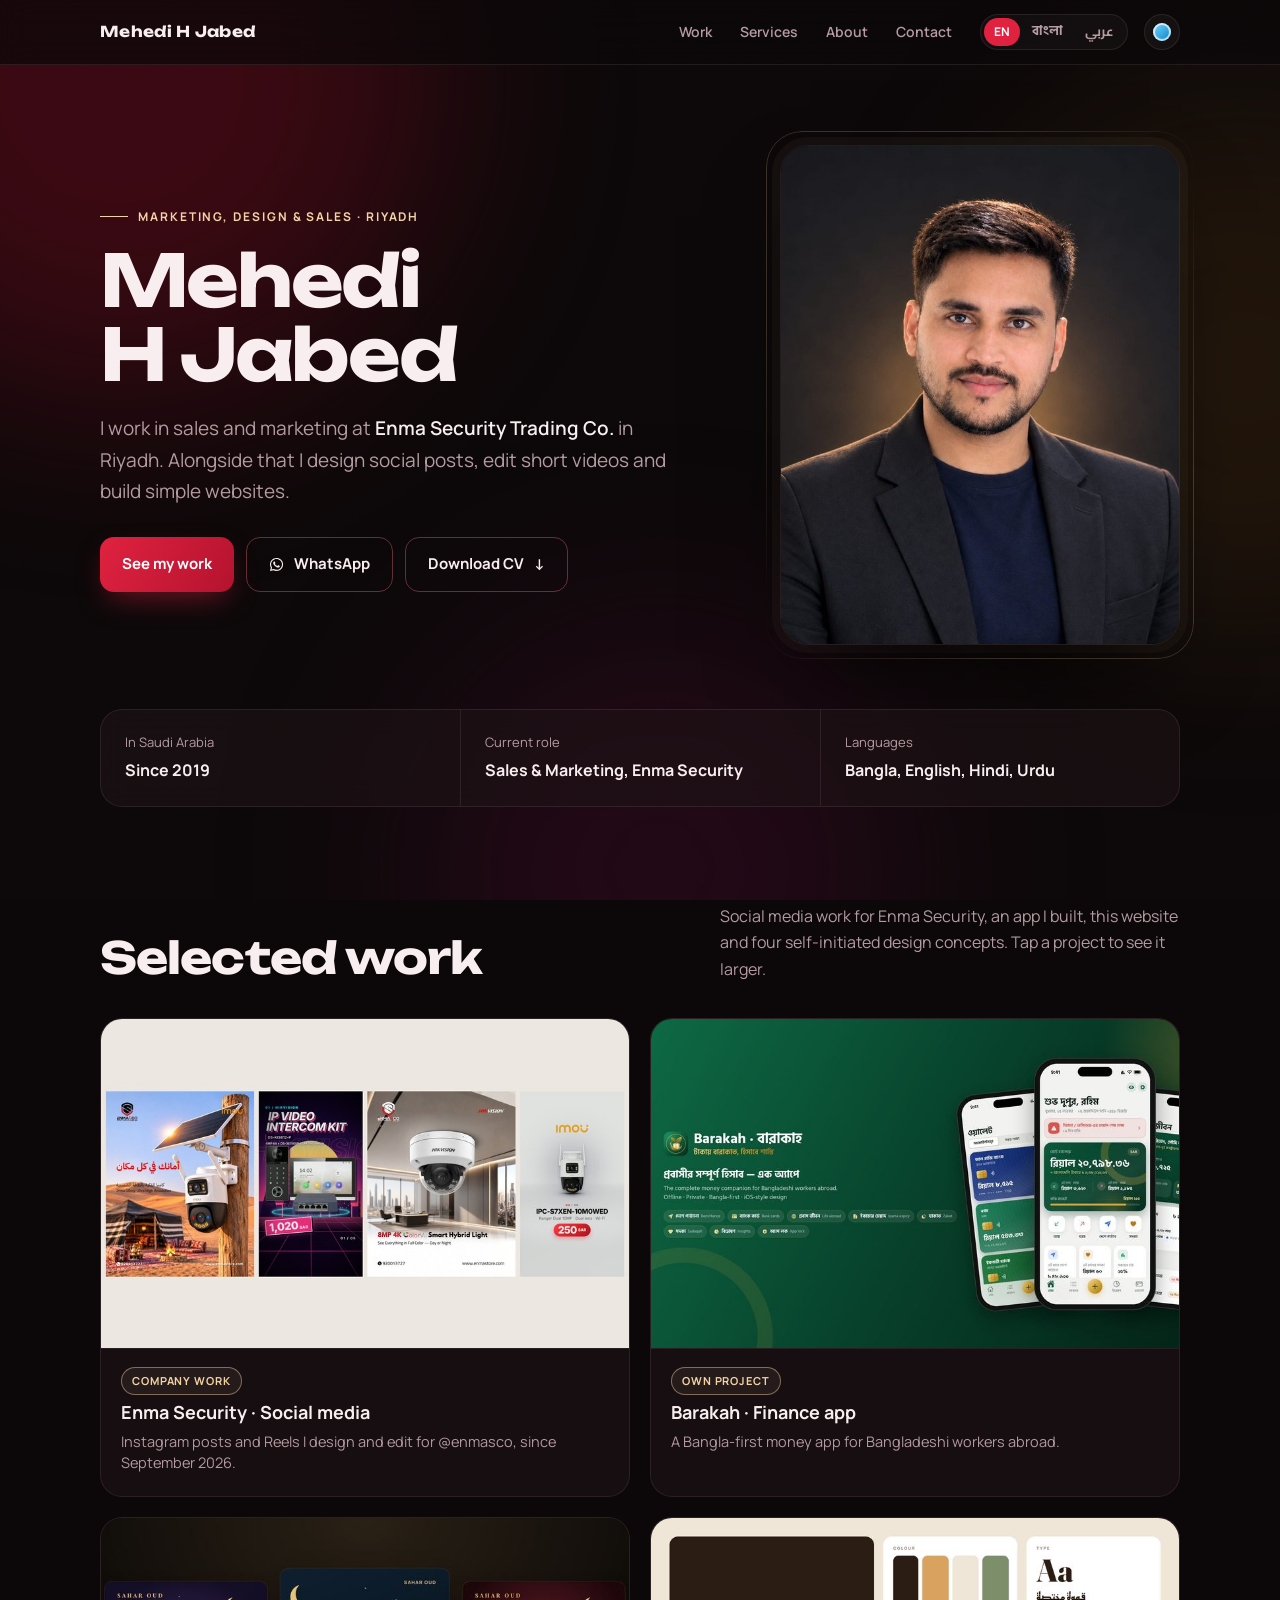
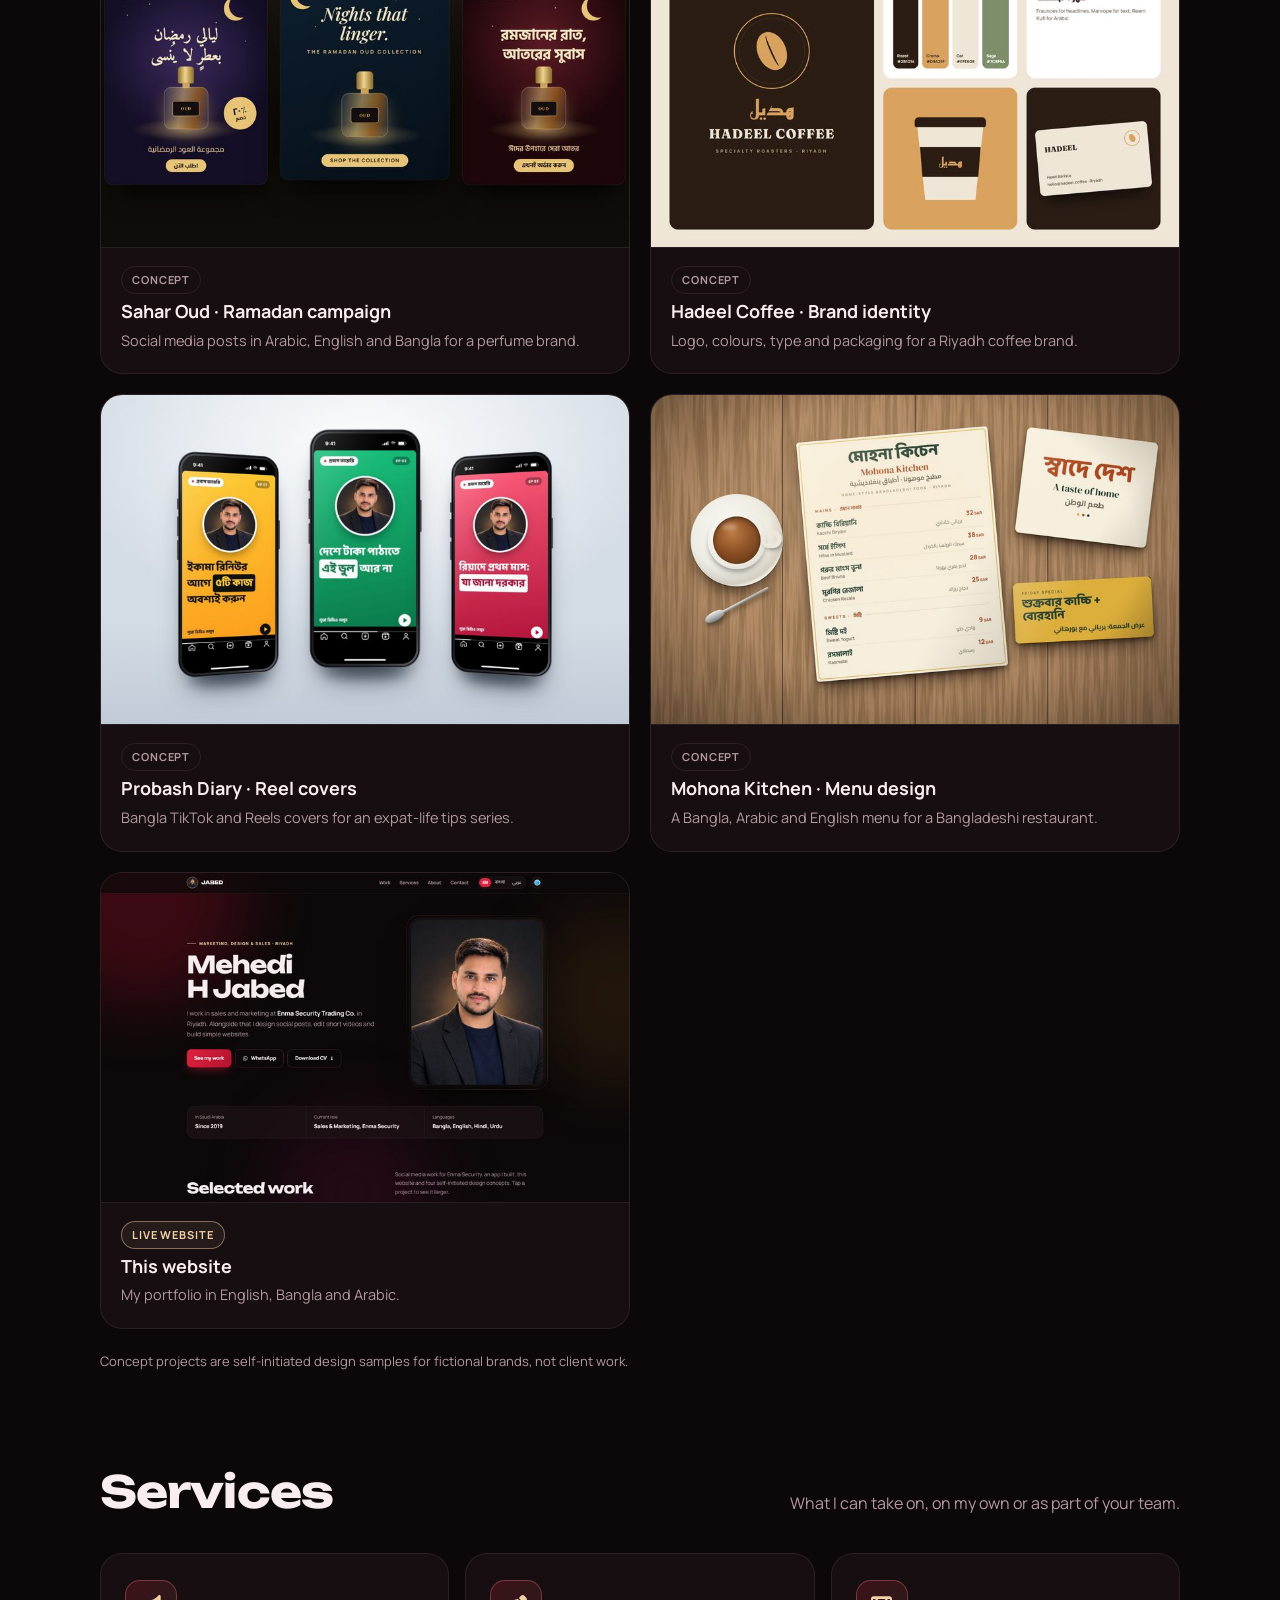
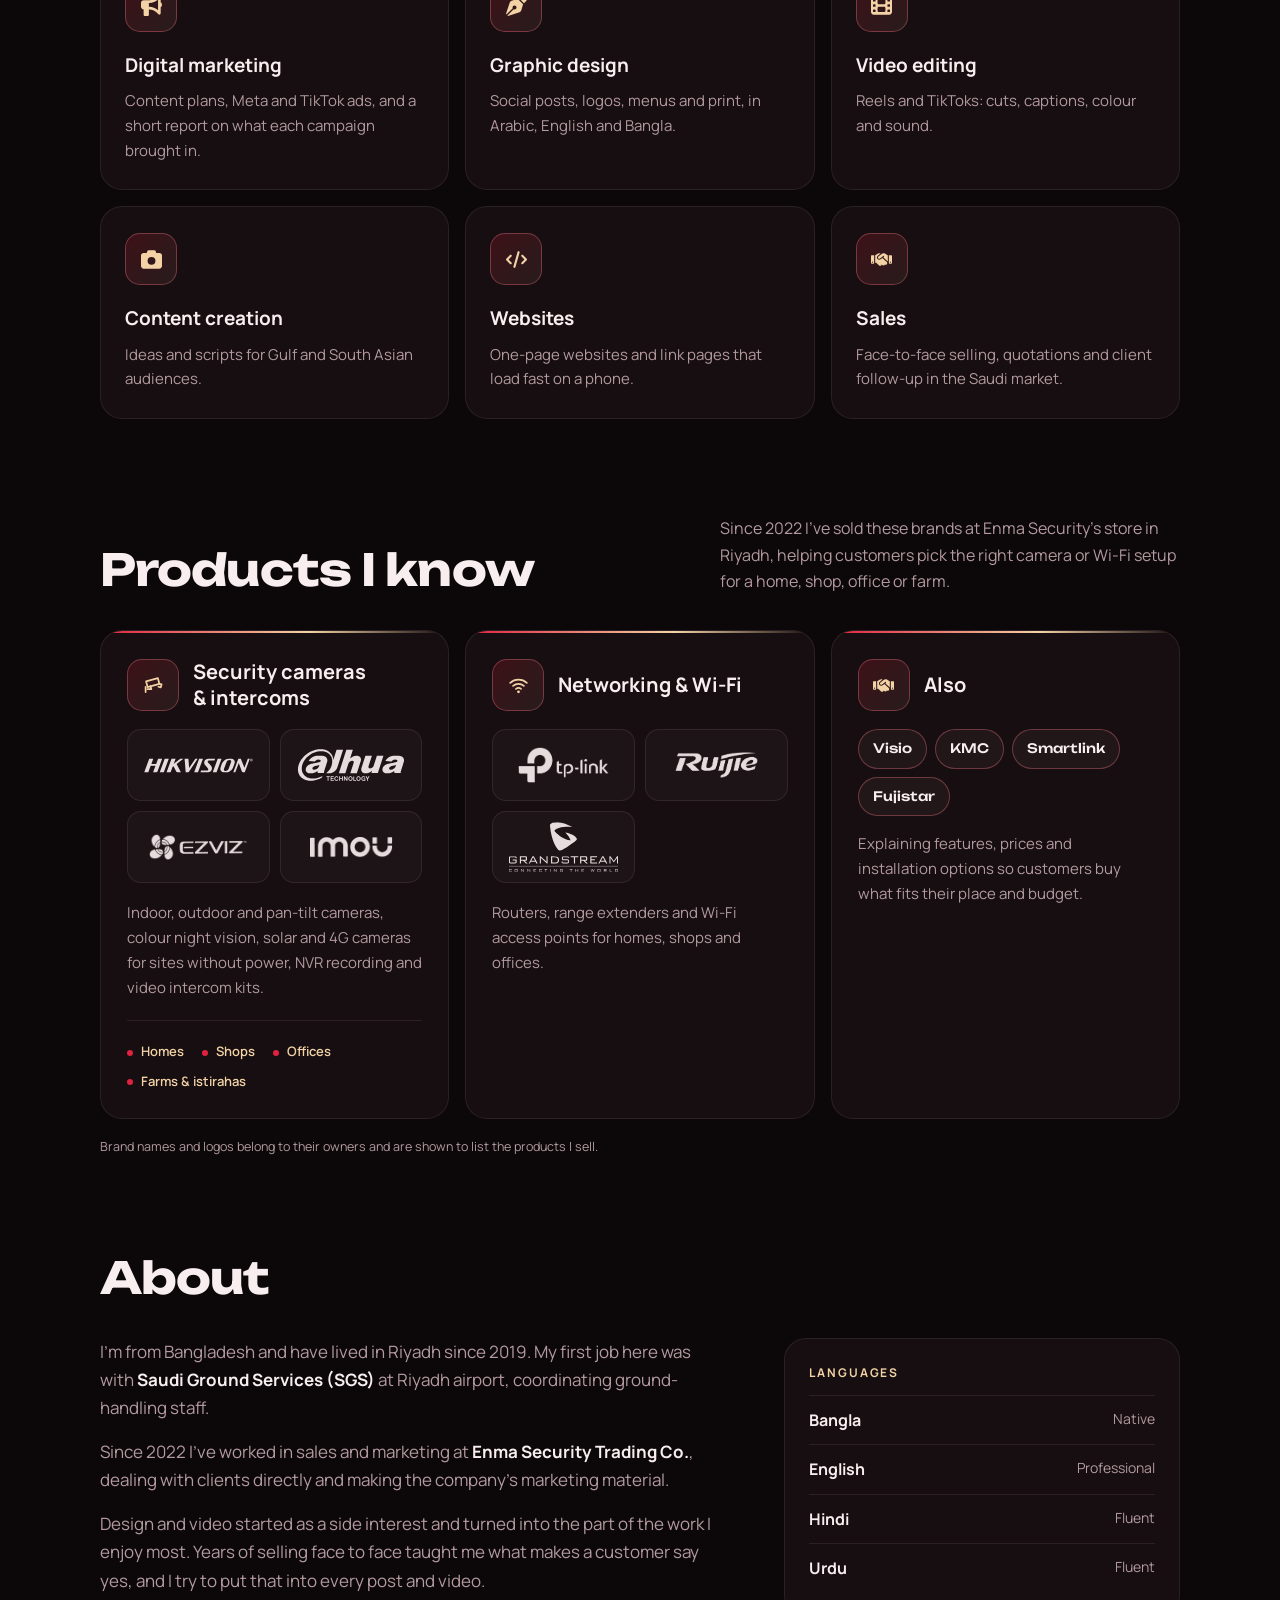
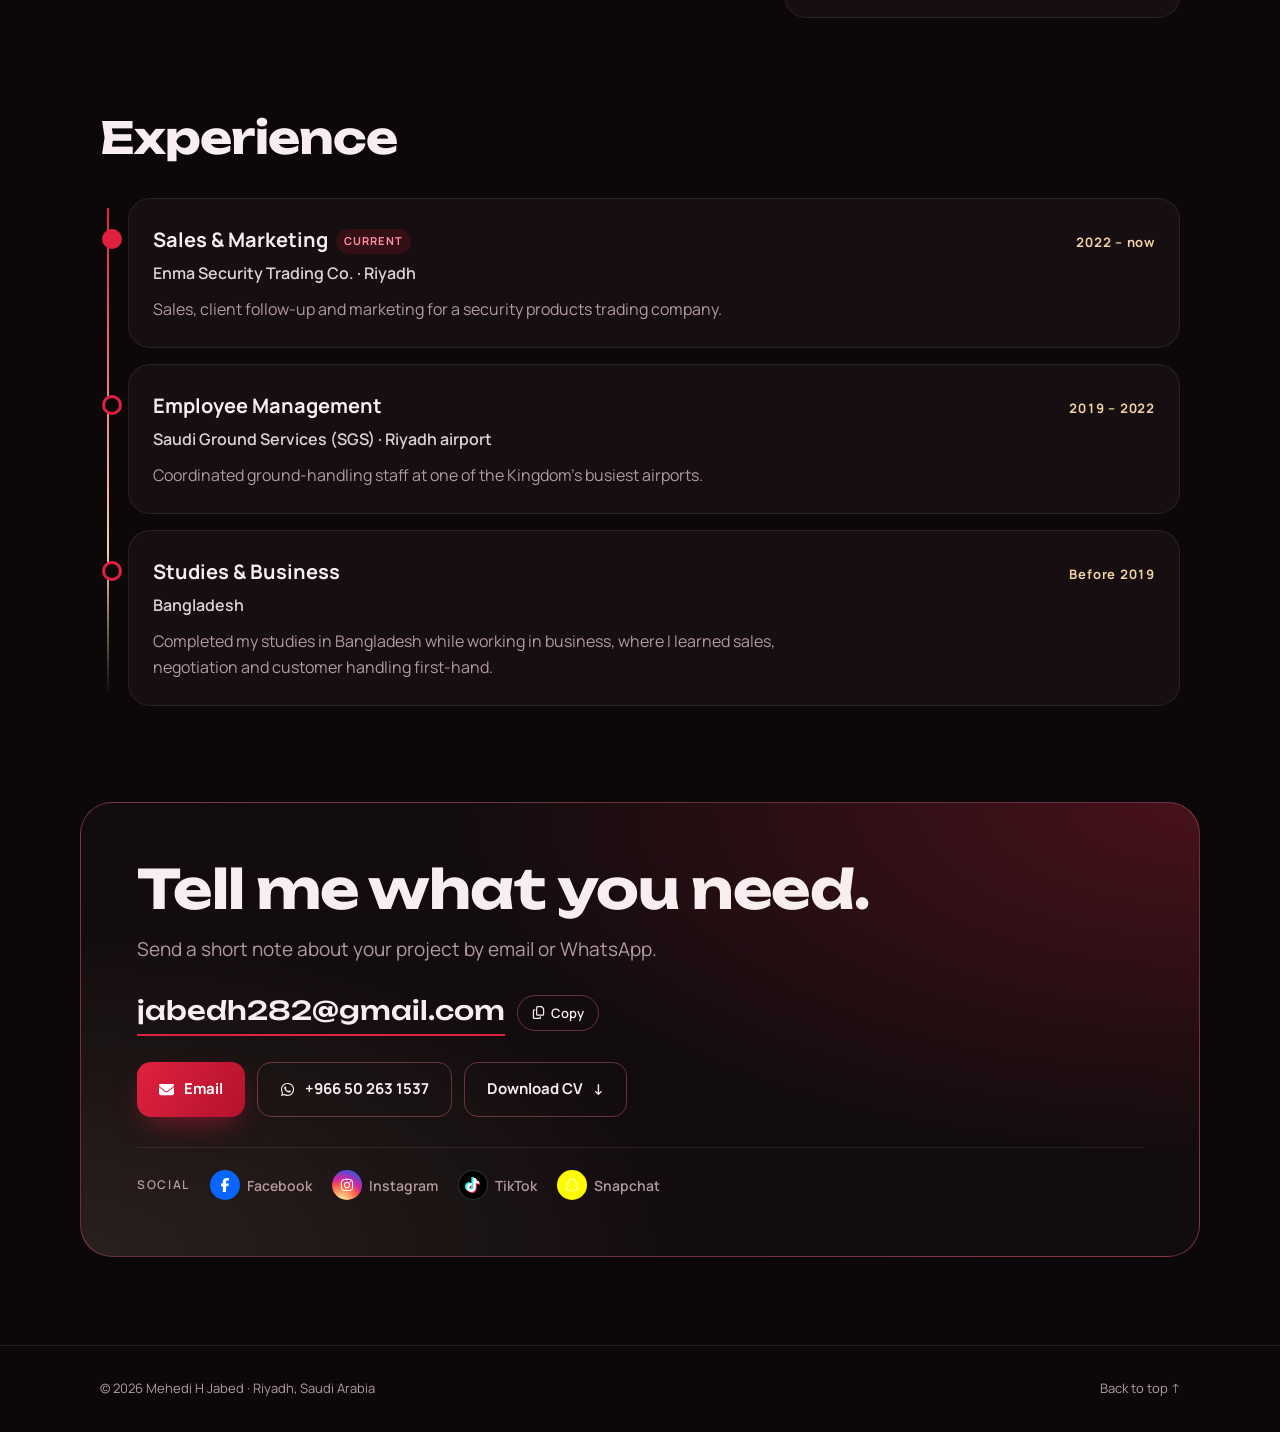
==== commit d2c507cd: "Show brand logos and brand-coloured social icons - Products I know uses the Hikvision, Dahua, EZVIZ," ====
--- a/index.html
+++ b/index.html
@@ -207,6 +207,18 @@
 .kb-card.main p{margin-bottom:20px}
 @media (max-width:960px){.kb{grid-template-columns:1fr}}
 
+.kb-logos{display:grid;grid-template-columns:repeat(2,1fr);gap:10px;margin:0 0 18px;padding:0;list-style:none}
+.kb-logos li{height:72px;display:grid;place-items:center;padding:0 16px;border-radius:14px;border:1px solid var(--line);background:rgba(255,255,255,.03)}
+html[data-skin="sky"] .kb-logos li{background:#fff}
+.lg{display:block;width:100%;height:var(--h,28px);background:var(--fg);opacity:.92;-webkit-mask:var(--l) center/contain no-repeat;mask:var(--l) center/contain no-repeat}
+.kb-card:hover .lg{opacity:1}
+.tm-note{margin:18px 0 0;font-size:12.5px;color:var(--muted)}
+.socials a .sb{width:30px;height:30px;border-radius:50%;display:grid;place-items:center;color:#fff;font-size:14px;flex:none}
+.sb.fb{background:#0866ff}
+.sb.ig{background:radial-gradient(circle at 30% 107%,#fdf497 0%,#fdf497 5%,#fd5949 45%,#d6249f 60%,#285aeb 90%)}
+.sb.tt{background:#000;box-shadow:inset 0 0 0 1px rgba(255,255,255,.2)}
+.sb.tt .ico{filter:drop-shadow(-1.2px -1px 0 #25f4ee) drop-shadow(1.2px 1px 0 #fe2c55)}
+.sb.sc{background:#fffc00;color:#000}
 .about{display:grid;grid-template-columns:1.25fr .75fr;gap:24px}
 .about .text{font-size:17px;color:var(--muted)}
 .about .text p{margin:0 0 16px;max-width:62ch}
@@ -397,21 +409,22 @@
       <div class="kb">
         <article class="card kb-card main">
           <div class="kb-top"><div class="ic"><svg class="ico" aria-hidden="true"><use href="#i-cctv"/></svg></div><h3 data-i18n="kb1.h">Security cameras &amp; intercoms</h3></div>
-          <ul class="kb-tags" dir="ltr"><li>Hikvision</li><li>Dahua</li><li>EZVIZ</li><li>Imou</li></ul>
+          <ul class="kb-logos" dir="ltr"><li><span class="lg" role="img" aria-label="Hikvision" style="--l:url(work/logos/hikvision.svg);--h:22px"></span></li><li><span class="lg" role="img" aria-label="Dahua" style="--l:url(work/logos/dahua.svg);--h:34px"></span></li><li><span class="lg" role="img" aria-label="EZVIZ" style="--l:url(work/logos/ezviz.png);--h:26px"></span></li><li><span class="lg" role="img" aria-label="Imou" style="--l:url(work/logos/imou.png);--h:22px"></span></li></ul>
           <p data-i18n="kb1.p">Indoor, outdoor and pan-tilt cameras, colour night vision, solar and 4G cameras for sites without power, NVR recording and video intercom kits.</p>
           <div class="kb-uses"><span data-i18n="u.home">Homes</span><span data-i18n="u.shop">Shops</span><span data-i18n="u.office">Offices</span><span data-i18n="u.farm">Farms &amp; istirahas</span></div>
         </article>
         <article class="card kb-card">
           <div class="kb-top"><div class="ic"><svg class="ico" aria-hidden="true"><use href="#i-wifi"/></svg></div><h3 data-i18n="kb2.h">Networking &amp; Wi-Fi</h3></div>
-          <ul class="kb-tags" dir="ltr"><li>TP-Link</li><li>Ruijie</li><li>Grandstream</li></ul>
+          <ul class="kb-logos" dir="ltr"><li><span class="lg" role="img" aria-label="TP-Link" style="--l:url(work/logos/tplink.png);--h:36px"></span></li><li><span class="lg" role="img" aria-label="Ruijie" style="--l:url(work/logos/ruijie.png);--h:26px"></span></li><li><span class="lg" role="img" aria-label="Grandstream" style="--l:url(work/logos/grandstream.svg);--h:52px"></span></li></ul>
           <p data-i18n="kb2.p">Routers, range extenders and Wi-Fi access points for homes, shops and offices.</p>
         </article>
         <article class="card kb-card">
           <div class="kb-top"><div class="ic"><svg class="ico" aria-hidden="true"><use href="#i-handshake"/></svg></div><h3 data-i18n="kb3.h">Also</h3></div>
-          <ul class="kb-tags" dir="ltr"><li>Visio</li><li>KMC</li></ul>
+          <ul class="kb-tags" dir="ltr"><li>Visio</li><li>KMC</li><li>Smartlink</li><li>Fujistar</li></ul>
           <p data-i18n="kb3.p">Explaining features, prices and installation options so customers buy what fits their place and budget.</p>
         </article>
       </div>
+      <p class="tm-note" data-i18n="tm">Brand names and logos belong to their owners and are shown to list the products I sell.</p>
     </div>
   </section>
 
@@ -473,10 +486,10 @@
       </div>
       <div class="socials">
         <span class="soc-label" data-i18n="follow">Social</span>
-        <a href="https://www.facebook.com/share/1ERb8BcRgr/" target="_blank" rel="noopener"><svg class="ico" aria-hidden="true"><use href="#i-facebook-f"/></svg>Facebook</a>
-        <a href="https://www.instagram.com/mehedihjabed.25" target="_blank" rel="noopener"><svg class="ico" aria-hidden="true"><use href="#i-instagram"/></svg>Instagram</a>
-        <a href="https://www.tiktok.com/@mehedi.h.jabed" target="_blank" rel="noopener"><svg class="ico" aria-hidden="true"><use href="#i-tiktok"/></svg>TikTok</a>
-        <a href="https://www.snapchat.com/add/mehedi.jabed" target="_blank" rel="noopener"><svg class="ico" aria-hidden="true"><use href="#i-snapchat"/></svg>Snapchat</a>
+        <a href="https://www.facebook.com/share/1ERb8BcRgr/" target="_blank" rel="noopener"><span class="sb fb"><svg class="ico" aria-hidden="true"><use href="#i-facebook-f"/></svg></span>Facebook</a>
+        <a href="https://www.instagram.com/mehedihjabed.25" target="_blank" rel="noopener"><span class="sb ig"><svg class="ico" aria-hidden="true"><use href="#i-instagram"/></svg></span>Instagram</a>
+        <a href="https://www.tiktok.com/@mehedi.h.jabed" target="_blank" rel="noopener"><span class="sb tt"><svg class="ico" aria-hidden="true"><use href="#i-tiktok"/></svg></span>TikTok</a>
+        <a href="https://www.snapchat.com/add/mehedi.jabed" target="_blank" rel="noopener"><span class="sb sc"><svg class="ico" aria-hidden="true"><use href="#i-snapchat"/></svg></span>Snapchat</a>
       </div>
     </div>
   </section>
@@ -535,7 +548,7 @@
     "br.h":"যে পণ্যগুলো ভালো জানি","br.p":"২০২২ থেকে রিয়াদে Enma Security-র দোকানে এই ব্র্যান্ডগুলো বিক্রি করছি। বাসা, দোকান, অফিস বা খামারের জন্য কোন ক্যামেরা বা Wi-Fi সেটআপ ঠিক হবে, কাস্টমারকে তা বেছে নিতে সাহায্য করি।",
     "kb1.h":"সিকিউরিটি ক্যামেরা ও ইন্টারকম","kb1.p":"ইনডোর, আউটডোর ও ঘোরানো যায় এমন ক্যামেরা, রঙিন নাইট ভিশন, বিদ্যুৎ নেই এমন জায়গার জন্য সোলার ও 4G ক্যামেরা, NVR রেকর্ডিং আর ভিডিও ইন্টারকম কিট।",
     "kb2.h":"নেটওয়ার্কিং ও Wi-Fi","kb2.p":"বাসা, দোকান ও অফিসের জন্য রাউটার, রেঞ্জ এক্সটেন্ডার আর Wi-Fi অ্যাক্সেস পয়েন্ট।",
-    "kb3.h":"আরও","u.home":"বাসা","u.shop":"দোকান","u.office":"অফিস","u.farm":"খামার ও ইস্তিরাহা","kb3.p":"ফিচার, দাম আর ইনস্টলেশনের অপশন বুঝিয়ে বলি, যাতে কাস্টমার তার জায়গা আর বাজেট অনুযায়ী ঠিক জিনিসটা কেনেন।",
+    "kb3.h":"আরও","u.home":"বাসা","u.shop":"দোকান","u.office":"অফিস","u.farm":"খামার ও ইস্তিরাহা","tm":"ব্র্যান্ডের নাম ও লোগো তাদের মালিকদের। আমি যে পণ্যগুলো বিক্রি করি তা দেখাতে এখানে ব্যবহার করা হয়েছে।","kb3.p":"ফিচার, দাম আর ইনস্টলেশনের অপশন বুঝিয়ে বলি, যাতে কাস্টমার তার জায়গা আর বাজেট অনুযায়ী ঠিক জিনিসটা কেনেন।",
     "s.mkt":"ডিজিটাল মার্কেটিং","s.gd":"গ্রাফিক ডিজাইন","s.vid":"ভিডিও এডিটিং","s.cc":"কনটেন্ট ক্রিয়েশন","s.web":"ওয়েবসাইট","s.sales":"সেলস",
     "s.mkt.p":"কনটেন্ট প্ল্যান, Meta ও TikTok অ্যাড, আর প্রতিটি ক্যাম্পেইন থেকে কী ফল এল তার ছোট রিপোর্ট।",
     "s.gd.p":"সোশ্যাল পোস্ট, লোগো, মেনু আর প্রিন্ট ডিজাইন, আরবি, ইংরেজি ও বাংলায়।",
@@ -587,7 +600,7 @@
     "br.h":"منتجات أعرفها جيدًا","br.p":"منذ 2022 أبيع هذه العلامات في متجر <bdi dir=\"ltr\">Enma Security</bdi> بالرياض، وأساعد العملاء في اختيار الكاميرا أو إعداد Wi-Fi المناسب للمنزل أو المحل أو المكتب أو المزرعة.",
     "kb1.h":"كاميرات المراقبة والاتصال الداخلي","kb1.p":"كاميرات داخلية وخارجية ومتحركة، ورؤية ليلية بالألوان، وكاميرات بالطاقة الشمسية و4G للمواقع بلا كهرباء، وتسجيل NVR، وأطقم الاتصال الداخلي بالفيديو.",
     "kb2.h":"الشبكات وWi-Fi","kb2.p":"راوترات وموسعات تغطية ونقاط وصول Wi-Fi للمنازل والمحلات والمكاتب.",
-    "kb3.h":"أيضًا","u.home":"المنازل","u.shop":"المحلات","u.office":"المكاتب","u.farm":"المزارع والاستراحات","kb3.p":"أشرح المزايا والأسعار وخيارات التركيب ليشتري العميل ما يناسب مكانه وميزانيته.",
+    "kb3.h":"أيضًا","u.home":"المنازل","u.shop":"المحلات","u.office":"المكاتب","u.farm":"المزارع والاستراحات","tm":"أسماء العلامات التجارية وشعاراتها مملوكة لأصحابها، وتُعرض هنا لبيان المنتجات التي أبيعها.","kb3.p":"أشرح المزايا والأسعار وخيارات التركيب ليشتري العميل ما يناسب مكانه وميزانيته.",
     "s.mkt":"التسويق الرقمي","s.gd":"التصميم الجرافيكي","s.vid":"مونتاج الفيديو","s.cc":"صناعة المحتوى","s.web":"المواقع الإلكترونية","s.sales":"المبيعات",
     "s.mkt.p":"خطط محتوى، وإعلانات Meta وTikTok، وتقرير مختصر بنتائج كل حملة.",
     "s.gd.p":"منشورات وشعارات وقوائم طعام ومطبوعات بالعربية والإنجليزية والبنغالية.",
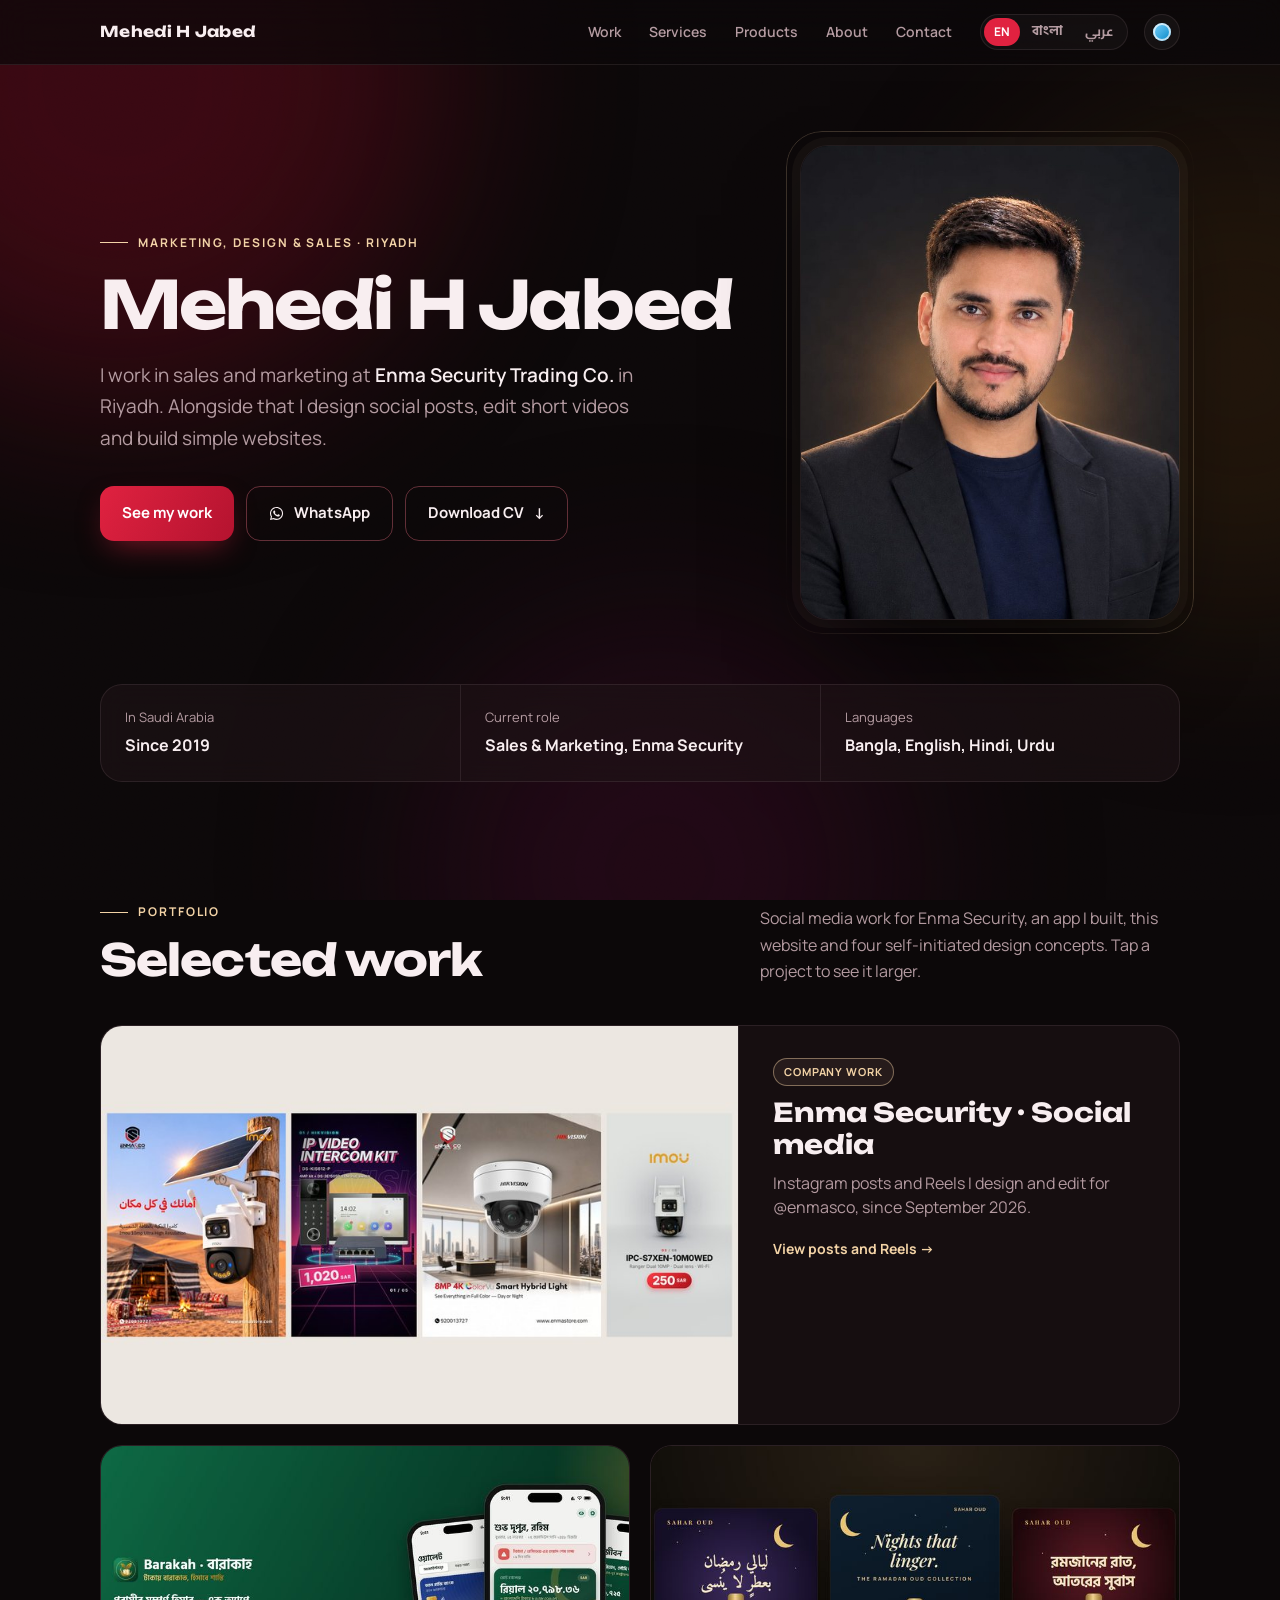
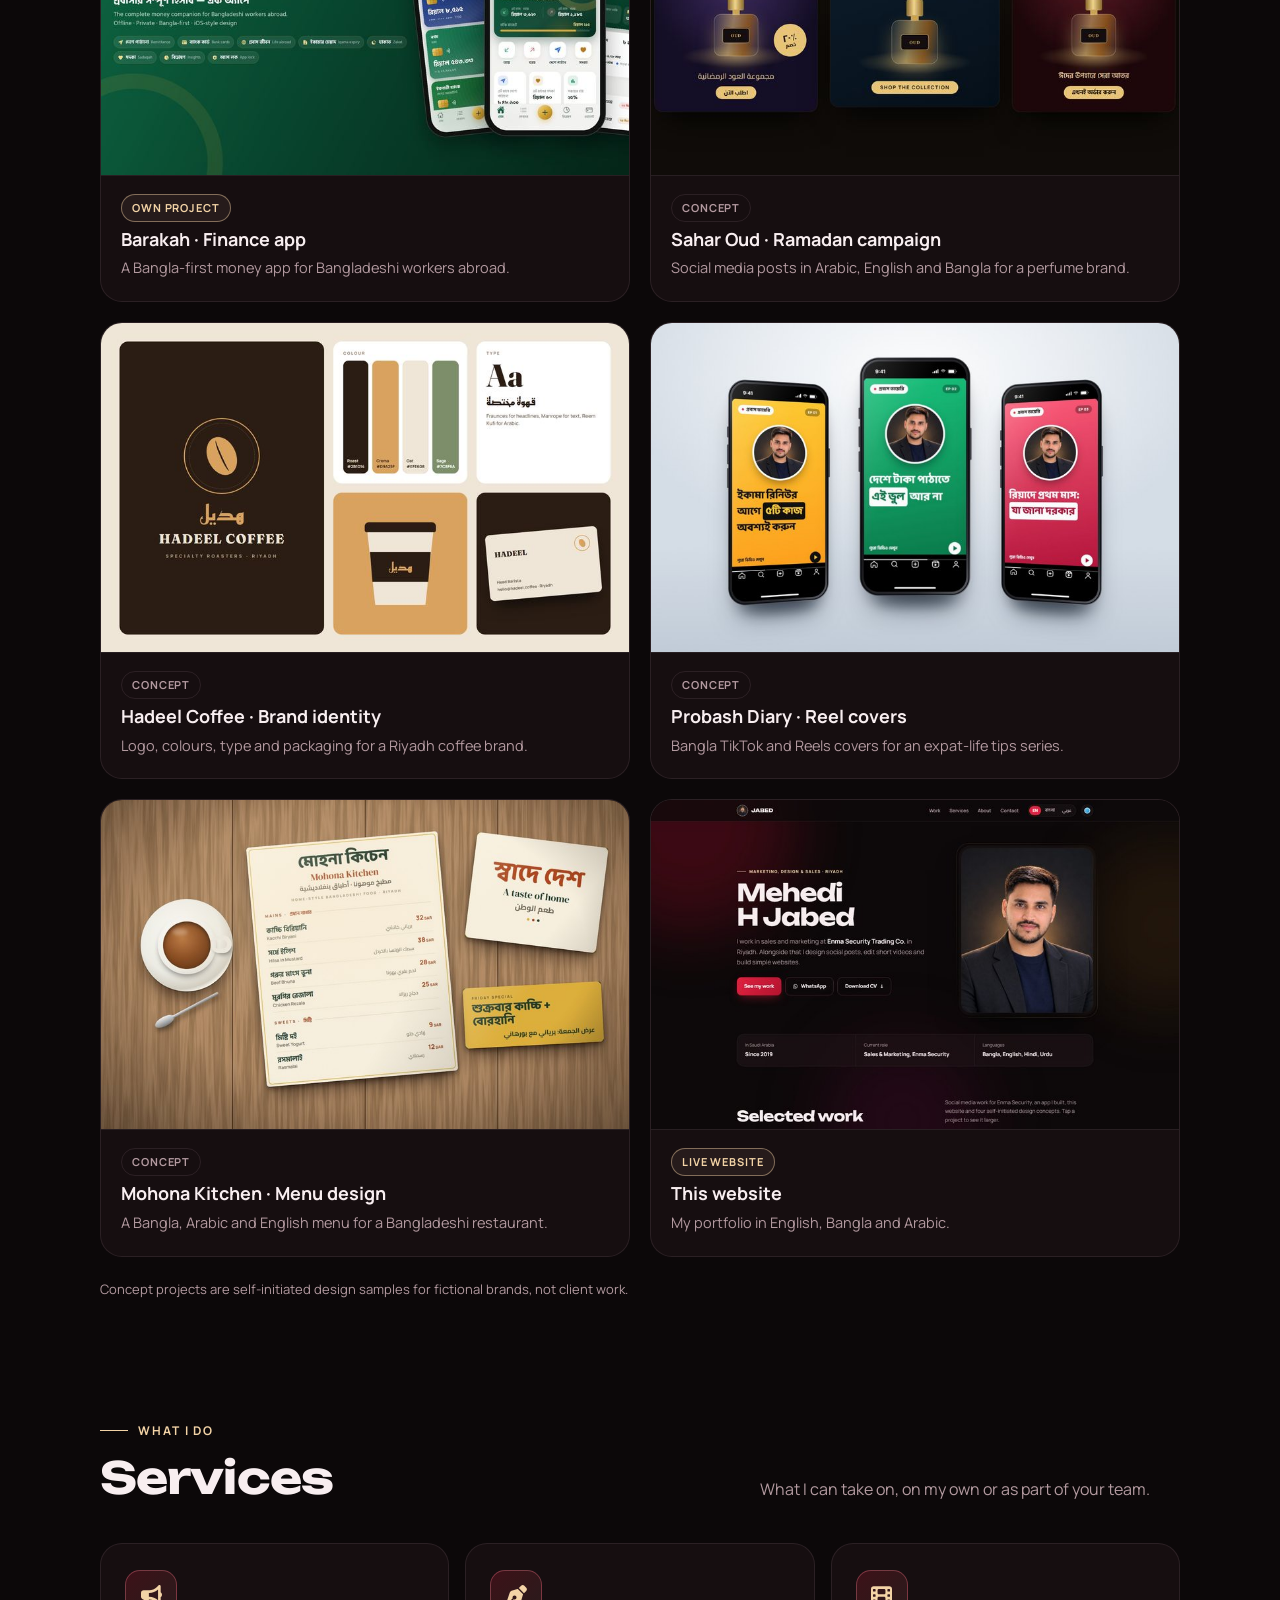
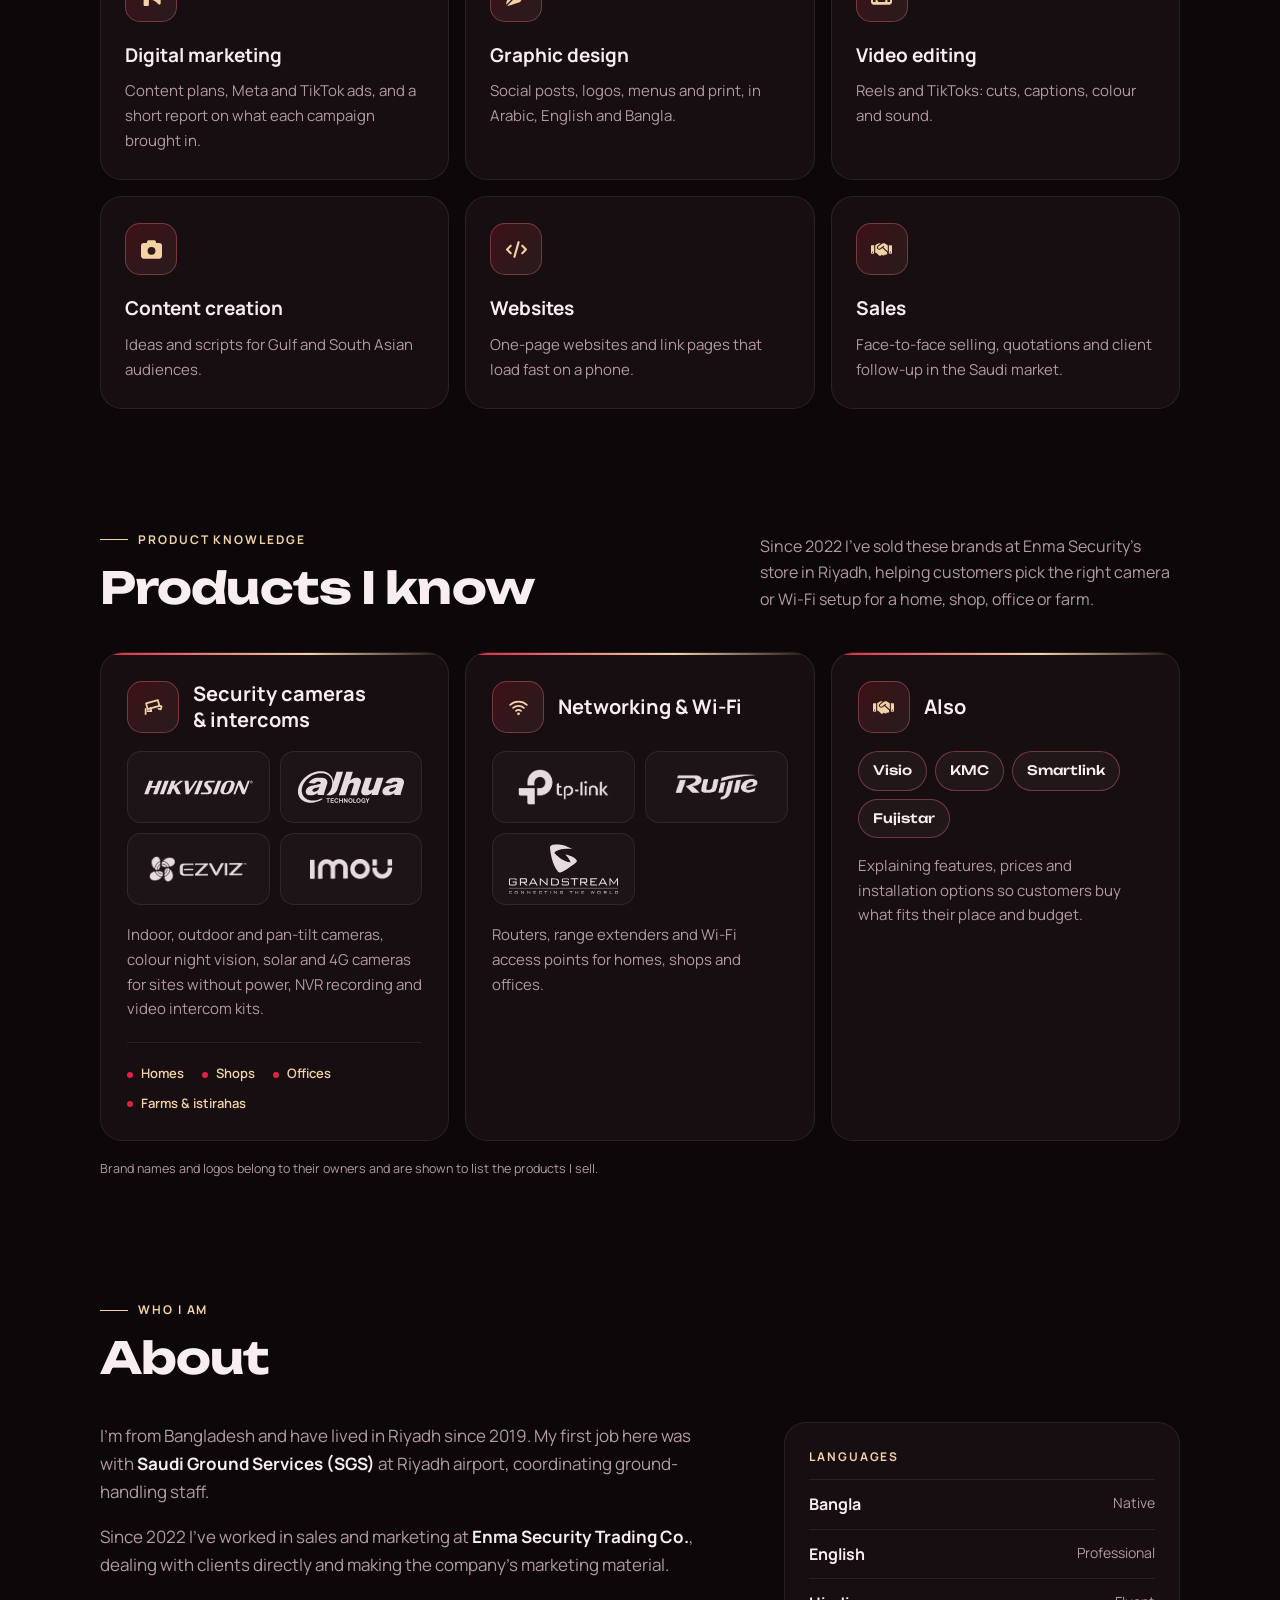
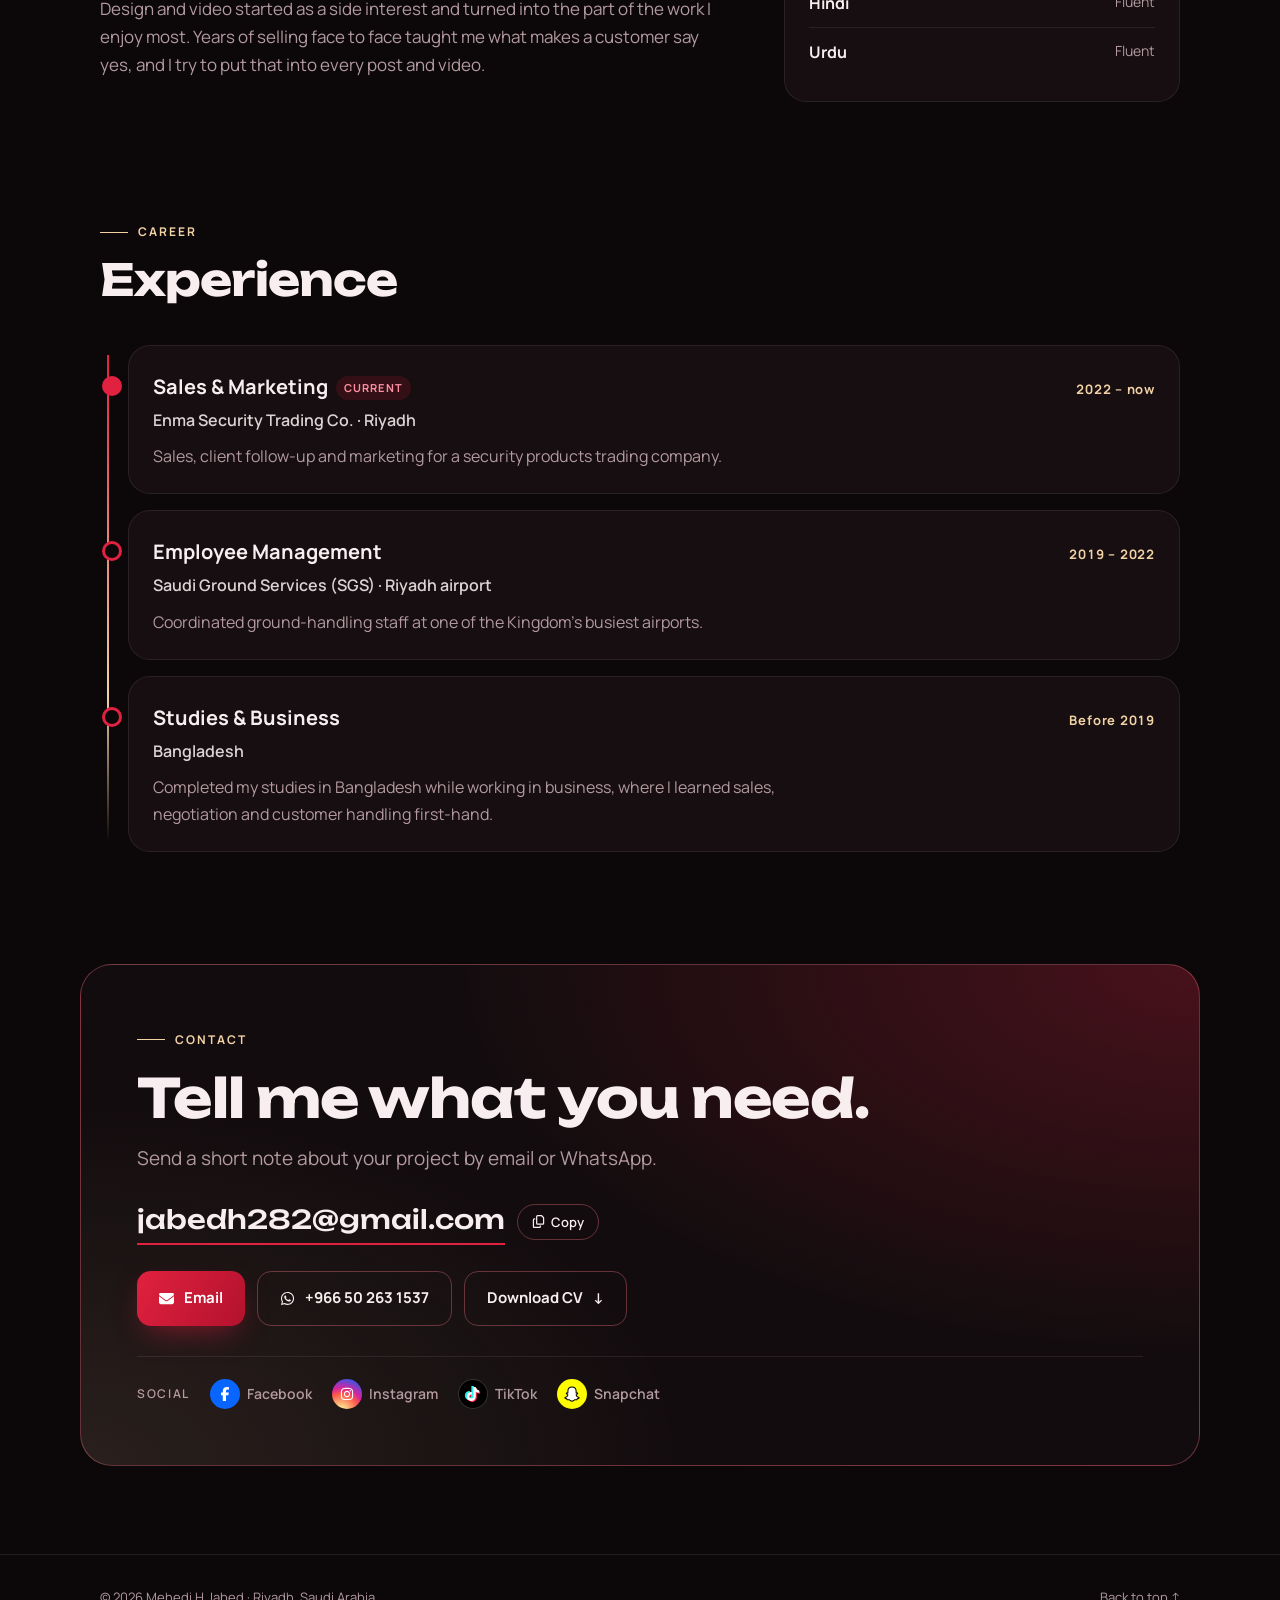
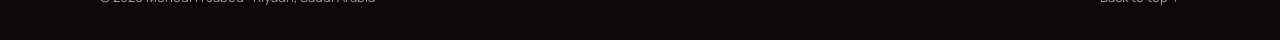
==== commit c30eb2d7: "Fix the Snapchat icon, add gentle background motion, tidy the layout - Snapchat: white ghost with a " ====
--- a/index.html
+++ b/index.html
@@ -80,7 +80,10 @@
 .ico{display:inline-block;width:1em;height:1em;fill:currentColor;vertical-align:-.125em;flex:none}
 
 .aurora{position:fixed;inset:0;z-index:0;pointer-events:none;overflow:hidden}
-.aurora span{position:absolute;border-radius:50%;filter:blur(100px);opacity:.42}
+.aurora span{position:absolute;border-radius:50%;filter:blur(100px);opacity:.42;animation:drift 24s ease-in-out infinite alternate}
+.aurora span:nth-child(2){animation-delay:-8s}.aurora span:nth-child(3){animation-delay:-15s}
+@keyframes drift{to{transform:translate(70px,50px) scale(1.12)}}
+@media (prefers-reduced-motion:reduce){.aurora span{animation:none}}
 .aurora span:nth-child(1){width:640px;height:640px;background:var(--ruby-deep);top:-240px;left:-200px}
 .aurora span:nth-child(2){width:520px;height:520px;background:#5a3a12;top:12%;right:-220px;opacity:.28}
 .aurora span:nth-child(3){width:500px;height:500px;background:#4a0a2e;bottom:-220px;left:32%;opacity:.35}
@@ -116,13 +119,14 @@
 @media (max-width:420px){.brand{font-size:13px}.nav .wrap{gap:10px}.lang-switch button{padding:6px 8px}}
 
 .hero{padding-block:80px 0}
-.hero-grid{display:grid;grid-template-columns:1.15fr .85fr;gap:56px;align-items:center}
+.hero-grid{display:grid;grid-template-columns:minmax(0,1fr) 380px;gap:64px;align-items:center}
 .eyebrow{display:inline-flex;align-items:center;gap:10px;margin:0 0 18px;font-size:12px;font-weight:700;letter-spacing:.16em;text-transform:uppercase;color:var(--gold)}
 .eyebrow::before{content:"";width:28px;height:1px;background:var(--gold)}
 html[lang="bn"] .eyebrow,html[lang="ar"] .eyebrow{letter-spacing:0;font-size:14px}
 h1,h2,h3{text-wrap:balance}
-h1{font-family:"Unbounded","Arial Black",system-ui,sans-serif;font-weight:700;font-size:clamp(40px,6.2vw,72px);line-height:1.02;letter-spacing:-.03em;margin:0 0 22px}
-.lead{font-size:clamp(16px,1.8vw,19px);color:var(--muted);max-width:50ch;margin:0 0 30px}
+h1{font-family:"Unbounded","Arial Black",system-ui,sans-serif;font-weight:700;font-size:clamp(38px,5.2vw,66px);line-height:1.02;letter-spacing:-.03em;margin:0 0 22px}
+.lead{font-size:clamp(16px,1.8vw,19px);color:var(--muted);max-width:46ch;margin:0 0 32px}
+@media (min-width:1100px){h1 .latin{white-space:nowrap}}
 .lead strong{color:var(--fg);font-weight:600}
 .ctas{display:flex;flex-wrap:wrap;gap:12px}
 .btn{display:inline-flex;align-items:center;gap:10px;text-decoration:none;font-weight:700;font-size:15px;padding:14px 22px;border-radius:14px;transition:transform .2s,box-shadow .2s,background .2s}
@@ -154,12 +158,15 @@
 html[data-skin="sky"] .facts{box-shadow:0 14px 34px -24px rgba(12,74,130,.35)}
 @media (max-width:760px){.facts{grid-template-columns:1fr;margin-top:40px}.facts div+div{border-inline-start:0;border-top:1px solid var(--line)}}
 
-section.block{padding-block:96px 0}
-.head{display:flex;flex-wrap:wrap;align-items:flex-end;justify-content:space-between;gap:16px 40px;margin-bottom:36px}
+section.block{padding-block:112px 0}
+.head{display:grid;grid-template-columns:minmax(0,1fr) minmax(0,420px);align-items:end;gap:14px 48px;margin-bottom:40px}
+.head .eyebrow{margin-bottom:14px}
+.head.solo{grid-template-columns:1fr}
+.head p{color:var(--muted);margin:0;max-width:none}
+@media (max-width:860px){.head{grid-template-columns:1fr;margin-bottom:26px}}
 .kicker{display:block;margin-bottom:10px}
 h2{font-family:var(--font-display);font-weight:700;font-size:clamp(28px,4vw,44px);letter-spacing:-.02em;line-height:1.1;margin:0}
 html[lang="bn"] h2,html[lang="ar"] h2{letter-spacing:0;line-height:1.3}
-.head p{color:var(--muted);max-width:46ch;margin:0}
 @media (max-width:760px){section.block{padding-block:64px 0}.head{margin-bottom:24px}}
 
 .card{border:1px solid var(--line);border-radius:22px;background:var(--surface);transition:transform .3s,border-color .3s}
@@ -168,6 +175,13 @@
 html[data-skin="sky"] .card:hover{border-color:rgba(14,165,233,.4)}
 
 .works{display:grid;grid-template-columns:repeat(2,1fr);gap:20px}
+.work.feat{grid-column:1/-1;display:grid;grid-template-columns:1.45fr 1fr}
+.work.feat .shot{aspect-ratio:auto;height:100%;min-height:340px;border-bottom:0;border-inline-end:1px solid var(--line)}
+.work.feat .meta{justify-content:center;padding:32px 34px;gap:10px}
+.work.feat b{font-family:var(--font-display);font-size:26px;line-height:1.25}
+.work.feat .d{font-size:16px}
+.work .more{margin-top:8px;font-size:14px;font-weight:700;color:var(--gold)}
+@media (max-width:860px){.work.feat{grid-template-columns:1fr}.work.feat .shot{aspect-ratio:16/10;min-height:0;border-inline-end:0;border-bottom:1px solid var(--line)}.work.feat .meta{padding:20px}}
 .work{appearance:none;font:inherit;color:inherit;text-align:start;cursor:pointer;display:flex;flex-direction:column;padding:0;overflow:hidden}
 .work .shot{display:block;aspect-ratio:16/10;overflow:hidden;background:var(--bg-2);border-bottom:1px solid var(--line)}
 .work .shot img{width:100%;height:100%;object-fit:cover;transition:transform .6s cubic-bezier(.2,.8,.2,1)}
@@ -218,7 +232,8 @@
 .sb.ig{background:radial-gradient(circle at 30% 107%,#fdf497 0%,#fdf497 5%,#fd5949 45%,#d6249f 60%,#285aeb 90%)}
 .sb.tt{background:#000;box-shadow:inset 0 0 0 1px rgba(255,255,255,.2)}
 .sb.tt .ico{filter:drop-shadow(-1.2px -1px 0 #25f4ee) drop-shadow(1.2px 1px 0 #fe2c55)}
-.sb.sc{background:#fffc00;color:#000}
+.socials a .sb.sc{background:#fffc00}
+.sb.sc .ico{font-size:18px}
 .about{display:grid;grid-template-columns:1.25fr .75fr;gap:24px}
 .about .text{font-size:17px;color:var(--muted)}
 .about .text p{margin:0 0 16px;max-width:62ch}
@@ -307,6 +322,7 @@
     <nav class="menu" aria-label="Main">
       <a href="#work" data-i18n="nav.work">Work</a>
       <a href="#services" data-i18n="nav.services">Services</a>
+      <a href="#brands" data-i18n="nav.brands">Products</a>
       <a href="#about" data-i18n="nav.about">About</a>
       <a href="#contact" data-i18n="nav.contact">Contact</a>
     </nav>
@@ -346,13 +362,13 @@
   <section class="block" id="work">
     <div class="wrap">
       <div class="head">
-        <h2 data-i18n="work.h">Selected work</h2>
+        <div><span class="eyebrow" data-i18n="work.eb">Portfolio</span><h2 data-i18n="work.h">Selected work</h2></div>
         <p data-i18n="work.p">Social media work for Enma Security, an app I built, this website and four self-initiated design concepts. Tap a project to see it larger.</p>
       </div>
       <div class="works">
-        <button class="card work" type="button" data-w="enma">
+        <button class="card work feat" type="button" data-w="enma">
           <span class="shot"><img src="work/enma/enma-t.jpg" alt="" width="800" height="500" loading="lazy" decoding="async"></span>
-          <span class="meta"><span class="kind real" data-i18n="k.client">Company work</span><b data-i18n="w.enma.t">Enma Security · Social media</b><span class="d" data-i18n="w.enma.d">Instagram posts and Reels I design and edit for @enmasco, since September 2026.</span></span>
+          <span class="meta"><span class="kind real" data-i18n="k.client">Company work</span><b data-i18n="w.enma.t">Enma Security · Social media</b><span class="d" data-i18n="w.enma.d">Instagram posts and Reels I design and edit for @enmasco, since September 2026.</span><span class="more" data-i18n="w.open">View posts and Reels →</span></span>
         </button>
         <button class="card work" type="button" data-w="barakah">
           <span class="shot"><img src="work/barakah-t.jpg" alt="" width="800" height="500" loading="lazy" decoding="async"></span>
@@ -386,7 +402,7 @@
   <section class="block" id="services">
     <div class="wrap">
       <div class="head">
-        <h2 data-i18n="nav.services">Services</h2>
+        <div><span class="eyebrow" data-i18n="svc.eb">What I do</span><h2 data-i18n="nav.services">Services</h2></div>
         <p data-i18n="svc.p">What I can take on, on my own or as part of your team.</p>
       </div>
       <ul class="services">
@@ -403,7 +419,7 @@
   <section class="block" id="brands">
     <div class="wrap">
       <div class="head">
-        <h2 data-i18n="br.h">Products I know</h2>
+        <div><span class="eyebrow" data-i18n="br.eb">Product knowledge</span><h2 data-i18n="br.h">Products I know</h2></div>
         <p data-i18n="br.p">Since 2022 I've sold these brands at Enma Security's store in Riyadh, helping customers pick the right camera or Wi-Fi setup for a home, shop, office or farm.</p>
       </div>
       <div class="kb">
@@ -430,7 +446,8 @@
 
   <section class="block" id="about">
     <div class="wrap">
-      <div class="head"><h2 data-i18n="nav.about">About</h2></div>
+      <div class="head solo">
+        <div><span class="eyebrow" data-i18n="about.eb">Who I am</span><h2 data-i18n="nav.about">About</h2></div></div>
       <div class="about">
         <div class="text">
           <p data-i18n="about.1">I'm from Bangladesh and have lived in Riyadh since 2019. My first job here was with <strong>Saudi Ground Services (SGS)</strong> at Riyadh airport, coordinating ground-handling staff.</p>
@@ -450,7 +467,8 @@
 
   <section class="block" id="experience">
     <div class="wrap">
-      <div class="head"><h2 data-i18n="nav.exp">Experience</h2></div>
+      <div class="head solo">
+        <div><span class="eyebrow" data-i18n="exp.eb">Career</span><h2 data-i18n="nav.exp">Experience</h2></div></div>
       <ol class="timeline">
         <li class="card job current">
           <div class="job-top"><h3><span data-i18n="j1.t">Sales &amp; Marketing</span><span class="tag" data-i18n="current">Current</span></h3><span class="when" data-i18n="j1.w">2022 – now</span></div>
@@ -473,6 +491,7 @@
 
   <section class="block" id="contact">
     <div class="wrap contact">
+      <span class="eyebrow" data-i18n="nav.contact">Contact</span>
       <h2 data-i18n="ct.h">Tell me what you need.</h2>
       <p class="lead" data-i18n="ct.p">Send a short note about your project by email or WhatsApp.</p>
       <div class="mail">
@@ -489,7 +508,7 @@
         <a href="https://www.facebook.com/share/1ERb8BcRgr/" target="_blank" rel="noopener"><span class="sb fb"><svg class="ico" aria-hidden="true"><use href="#i-facebook-f"/></svg></span>Facebook</a>
         <a href="https://www.instagram.com/mehedihjabed.25" target="_blank" rel="noopener"><span class="sb ig"><svg class="ico" aria-hidden="true"><use href="#i-instagram"/></svg></span>Instagram</a>
         <a href="https://www.tiktok.com/@mehedi.h.jabed" target="_blank" rel="noopener"><span class="sb tt"><svg class="ico" aria-hidden="true"><use href="#i-tiktok"/></svg></span>TikTok</a>
-        <a href="https://www.snapchat.com/add/mehedi.jabed" target="_blank" rel="noopener"><span class="sb sc"><svg class="ico" aria-hidden="true"><use href="#i-snapchat"/></svg></span>Snapchat</a>
+        <a href="https://www.snapchat.com/add/mehedi.jabed" target="_blank" rel="noopener"><span class="sb sc"><svg class="ico" viewBox="0 0 24 24" aria-hidden="true"><path fill="#fff" stroke="#000" stroke-width="1.4" stroke-linejoin="round" d="M12 2.6c-3.2 0-5.5 2.4-5.5 5.6v2.4c-.7.2-1.4-.2-1.8 0-.5.3-.2 1 .3 1.3.7.4 1.6.6 1.5 1.3-.4 1.5-1.8 3-3.6 3.6-.5.2-.4.8.1 1 .8.3 1.8.4 2.1.8.2.4.1 1 .6 1.1.7.1 1.6-.2 2.6.1 1.1.4 2.1 1.7 3.7 1.7s2.6-1.3 3.7-1.7c1-.3 1.9 0 2.6-.1.5-.1.4-.7.6-1.1.3-.4 1.3-.5 2.1-.8.5-.2.6-.8.1-1-1.8-.6-3.2-2.1-3.6-3.6-.1-.7.8-.9 1.5-1.3.5-.3.8-1 .3-1.3-.4-.2-1.1.2-1.8 0V8.2c0-3.2-2.3-5.6-5.5-5.6z"/></svg></span>Snapchat</a>
       </div>
     </div>
   </section>
@@ -548,7 +567,7 @@
     "br.h":"যে পণ্যগুলো ভালো জানি","br.p":"২০২২ থেকে রিয়াদে Enma Security-র দোকানে এই ব্র্যান্ডগুলো বিক্রি করছি। বাসা, দোকান, অফিস বা খামারের জন্য কোন ক্যামেরা বা Wi-Fi সেটআপ ঠিক হবে, কাস্টমারকে তা বেছে নিতে সাহায্য করি।",
     "kb1.h":"সিকিউরিটি ক্যামেরা ও ইন্টারকম","kb1.p":"ইনডোর, আউটডোর ও ঘোরানো যায় এমন ক্যামেরা, রঙিন নাইট ভিশন, বিদ্যুৎ নেই এমন জায়গার জন্য সোলার ও 4G ক্যামেরা, NVR রেকর্ডিং আর ভিডিও ইন্টারকম কিট।",
     "kb2.h":"নেটওয়ার্কিং ও Wi-Fi","kb2.p":"বাসা, দোকান ও অফিসের জন্য রাউটার, রেঞ্জ এক্সটেন্ডার আর Wi-Fi অ্যাক্সেস পয়েন্ট।",
-    "kb3.h":"আরও","u.home":"বাসা","u.shop":"দোকান","u.office":"অফিস","u.farm":"খামার ও ইস্তিরাহা","tm":"ব্র্যান্ডের নাম ও লোগো তাদের মালিকদের। আমি যে পণ্যগুলো বিক্রি করি তা দেখাতে এখানে ব্যবহার করা হয়েছে।","kb3.p":"ফিচার, দাম আর ইনস্টলেশনের অপশন বুঝিয়ে বলি, যাতে কাস্টমার তার জায়গা আর বাজেট অনুযায়ী ঠিক জিনিসটা কেনেন।",
+    "kb3.h":"আরও","u.home":"বাসা","u.shop":"দোকান","u.office":"অফিস","u.farm":"খামার ও ইস্তিরাহা","work.eb":"পোর্টফোলিও","svc.eb":"আমি যা করি","br.eb":"পণ্যের জ্ঞান","about.eb":"আমি কে","exp.eb":"ক্যারিয়ার","nav.brands":"পণ্য","w.open":"পোস্ট ও রিলস দেখুন →","tm":"ব্র্যান্ডের নাম ও লোগো তাদের মালিকদের। আমি যে পণ্যগুলো বিক্রি করি তা দেখাতে এখানে ব্যবহার করা হয়েছে।","kb3.p":"ফিচার, দাম আর ইনস্টলেশনের অপশন বুঝিয়ে বলি, যাতে কাস্টমার তার জায়গা আর বাজেট অনুযায়ী ঠিক জিনিসটা কেনেন।",
     "s.mkt":"ডিজিটাল মার্কেটিং","s.gd":"গ্রাফিক ডিজাইন","s.vid":"ভিডিও এডিটিং","s.cc":"কনটেন্ট ক্রিয়েশন","s.web":"ওয়েবসাইট","s.sales":"সেলস",
     "s.mkt.p":"কনটেন্ট প্ল্যান, Meta ও TikTok অ্যাড, আর প্রতিটি ক্যাম্পেইন থেকে কী ফল এল তার ছোট রিপোর্ট।",
     "s.gd.p":"সোশ্যাল পোস্ট, লোগো, মেনু আর প্রিন্ট ডিজাইন, আরবি, ইংরেজি ও বাংলায়।",
@@ -600,7 +619,7 @@
     "br.h":"منتجات أعرفها جيدًا","br.p":"منذ 2022 أبيع هذه العلامات في متجر <bdi dir=\"ltr\">Enma Security</bdi> بالرياض، وأساعد العملاء في اختيار الكاميرا أو إعداد Wi-Fi المناسب للمنزل أو المحل أو المكتب أو المزرعة.",
     "kb1.h":"كاميرات المراقبة والاتصال الداخلي","kb1.p":"كاميرات داخلية وخارجية ومتحركة، ورؤية ليلية بالألوان، وكاميرات بالطاقة الشمسية و4G للمواقع بلا كهرباء، وتسجيل NVR، وأطقم الاتصال الداخلي بالفيديو.",
     "kb2.h":"الشبكات وWi-Fi","kb2.p":"راوترات وموسعات تغطية ونقاط وصول Wi-Fi للمنازل والمحلات والمكاتب.",
-    "kb3.h":"أيضًا","u.home":"المنازل","u.shop":"المحلات","u.office":"المكاتب","u.farm":"المزارع والاستراحات","tm":"أسماء العلامات التجارية وشعاراتها مملوكة لأصحابها، وتُعرض هنا لبيان المنتجات التي أبيعها.","kb3.p":"أشرح المزايا والأسعار وخيارات التركيب ليشتري العميل ما يناسب مكانه وميزانيته.",
+    "kb3.h":"أيضًا","u.home":"المنازل","u.shop":"المحلات","u.office":"المكاتب","u.farm":"المزارع والاستراحات","work.eb":"معرض الأعمال","svc.eb":"ما أقدمه","br.eb":"معرفة المنتجات","about.eb":"من أنا","exp.eb":"المسيرة المهنية","nav.brands":"المنتجات","w.open":"شاهد المنشورات والريلز ←","tm":"أسماء العلامات التجارية وشعاراتها مملوكة لأصحابها، وتُعرض هنا لبيان المنتجات التي أبيعها.","kb3.p":"أشرح المزايا والأسعار وخيارات التركيب ليشتري العميل ما يناسب مكانه وميزانيته.",
     "s.mkt":"التسويق الرقمي","s.gd":"التصميم الجرافيكي","s.vid":"مونتاج الفيديو","s.cc":"صناعة المحتوى","s.web":"المواقع الإلكترونية","s.sales":"المبيعات",
     "s.mkt.p":"خطط محتوى، وإعلانات Meta وTikTok، وتقرير مختصر بنتائج كل حملة.",
     "s.gd.p":"منشورات وشعارات وقوائم طعام ومطبوعات بالعربية والإنجليزية والبنغالية.",
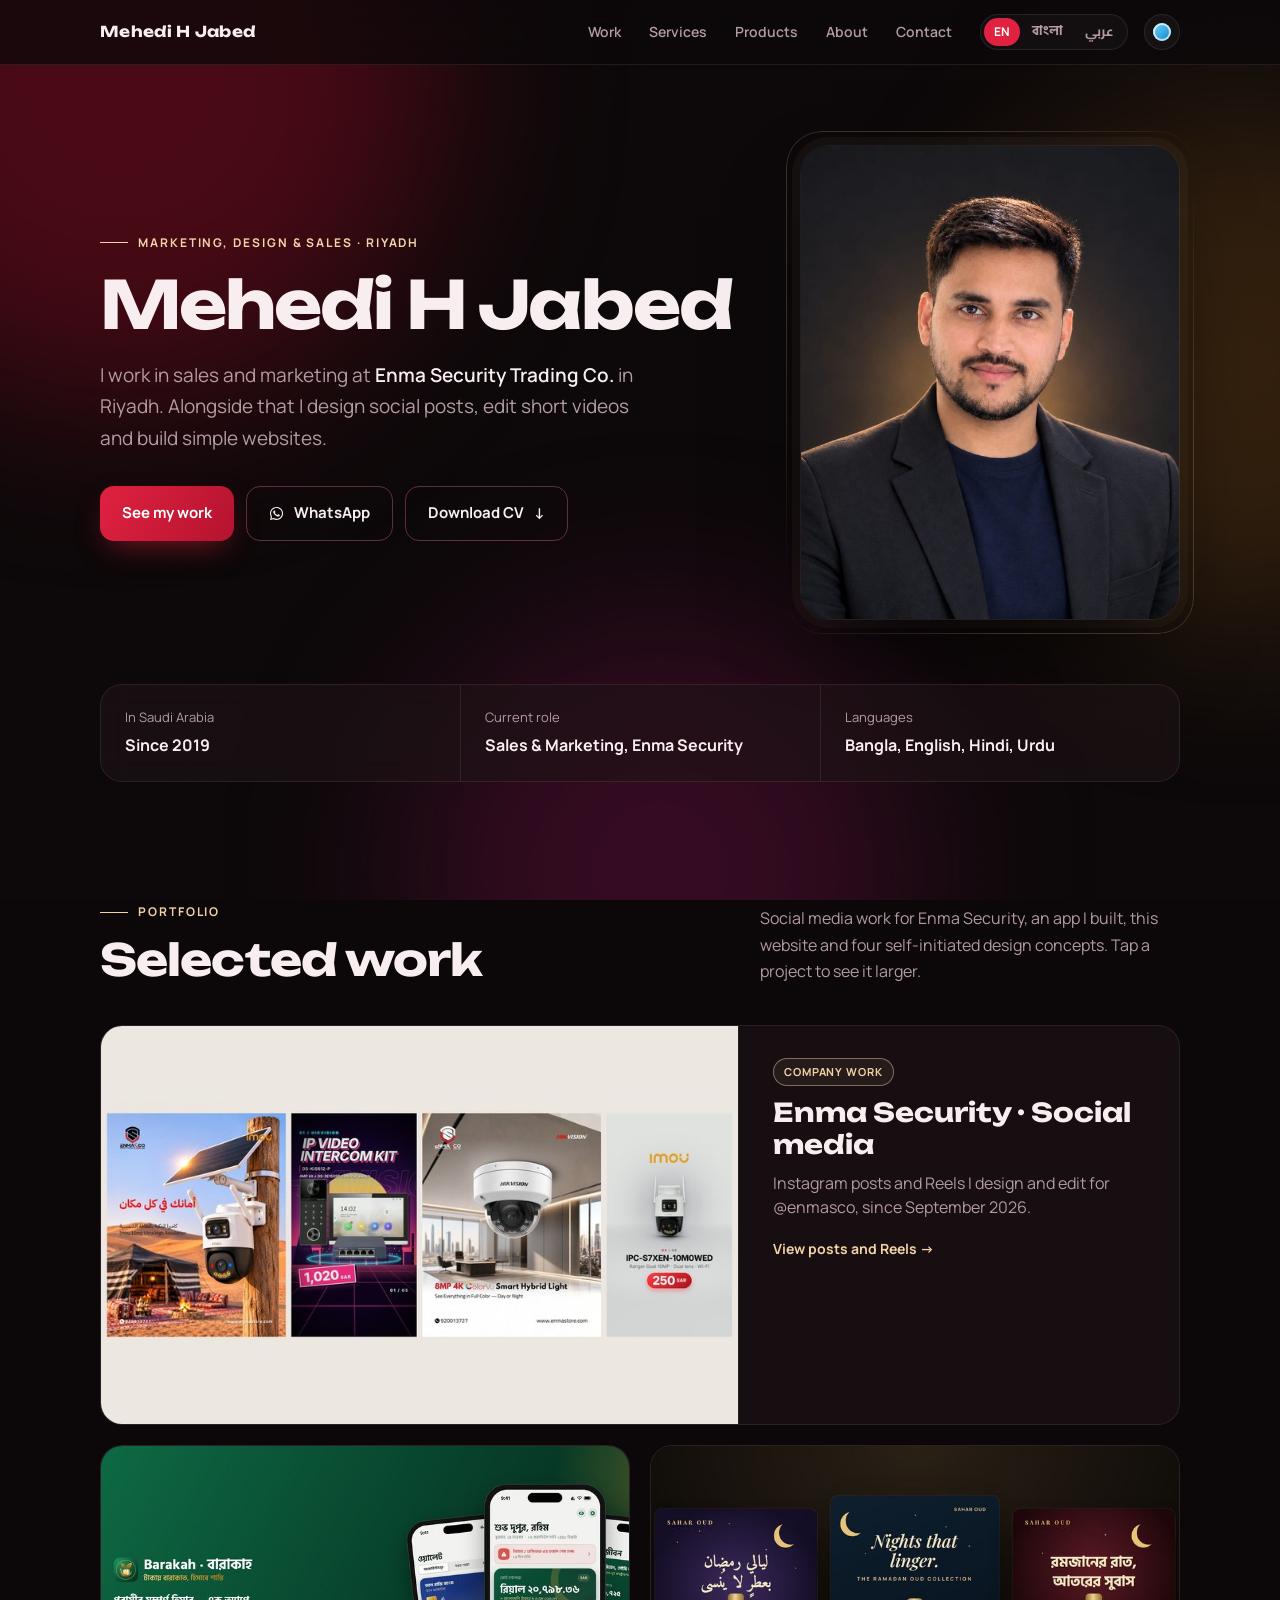
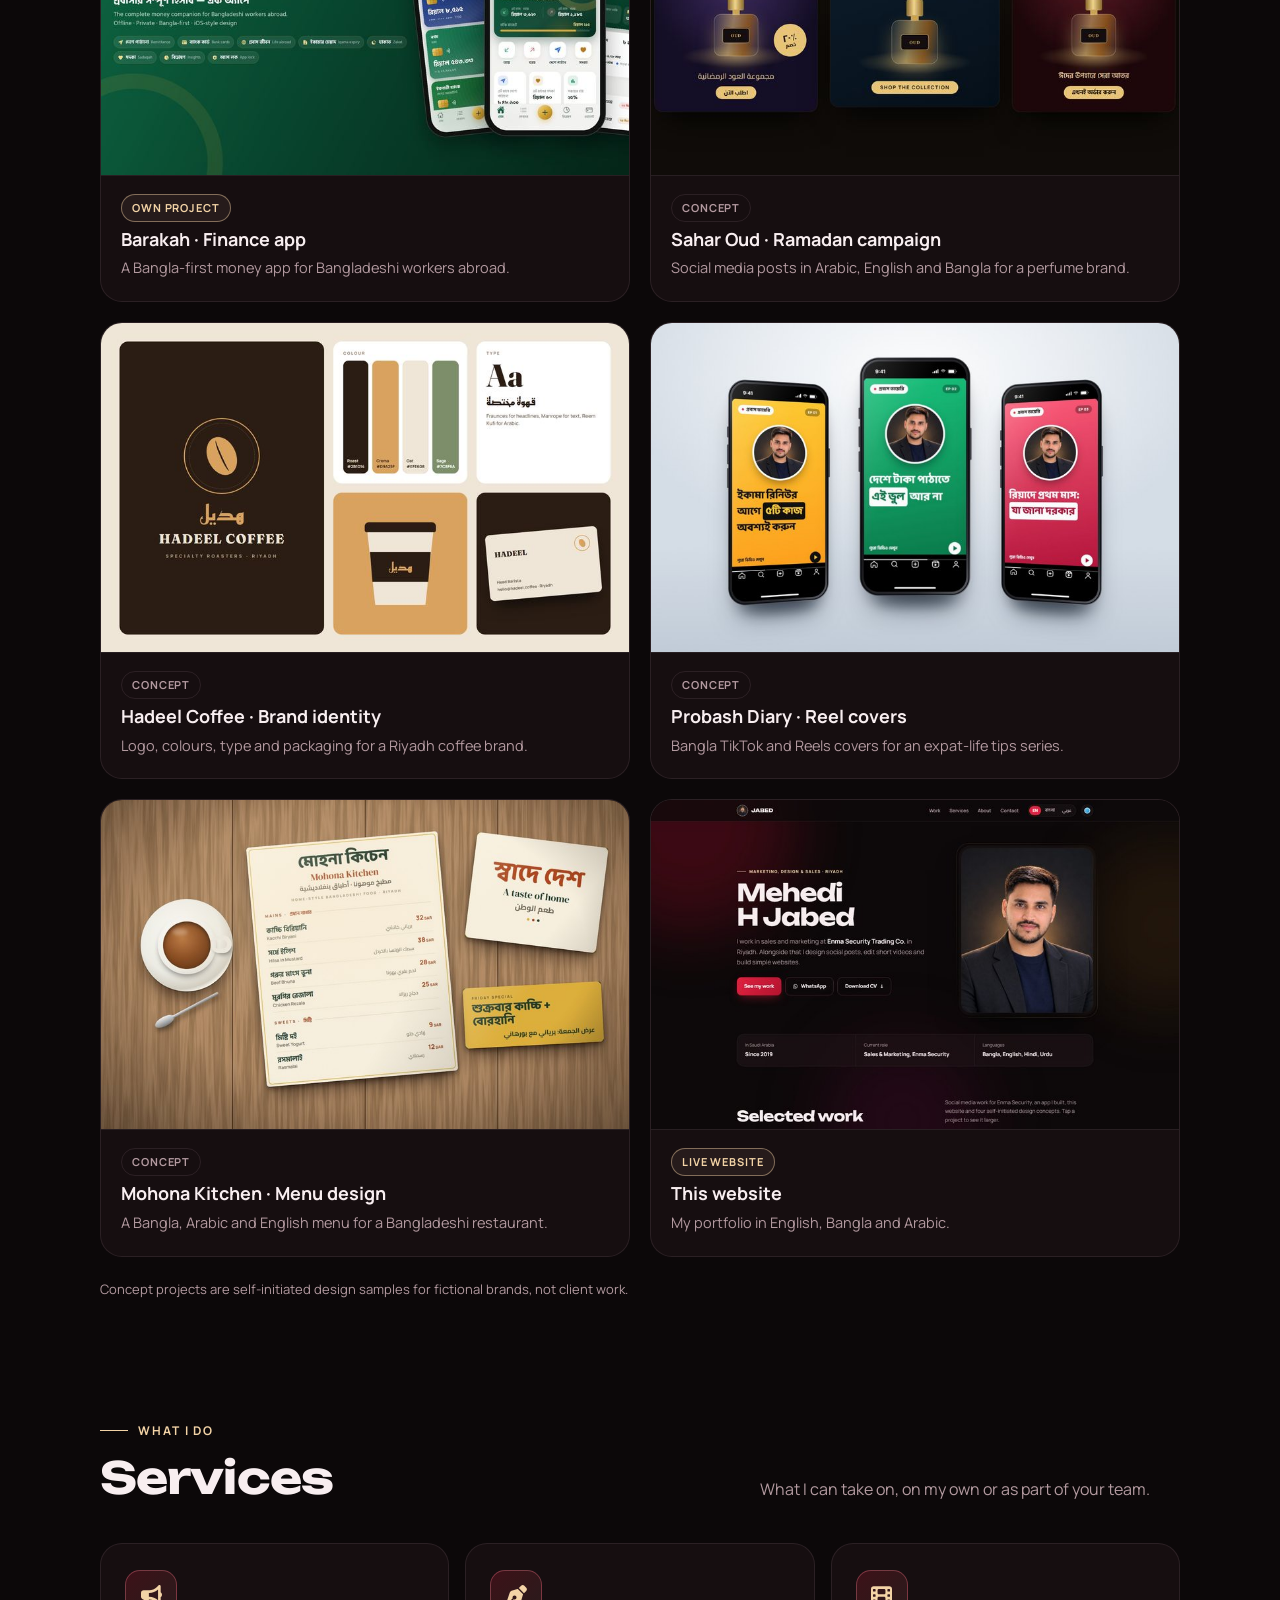
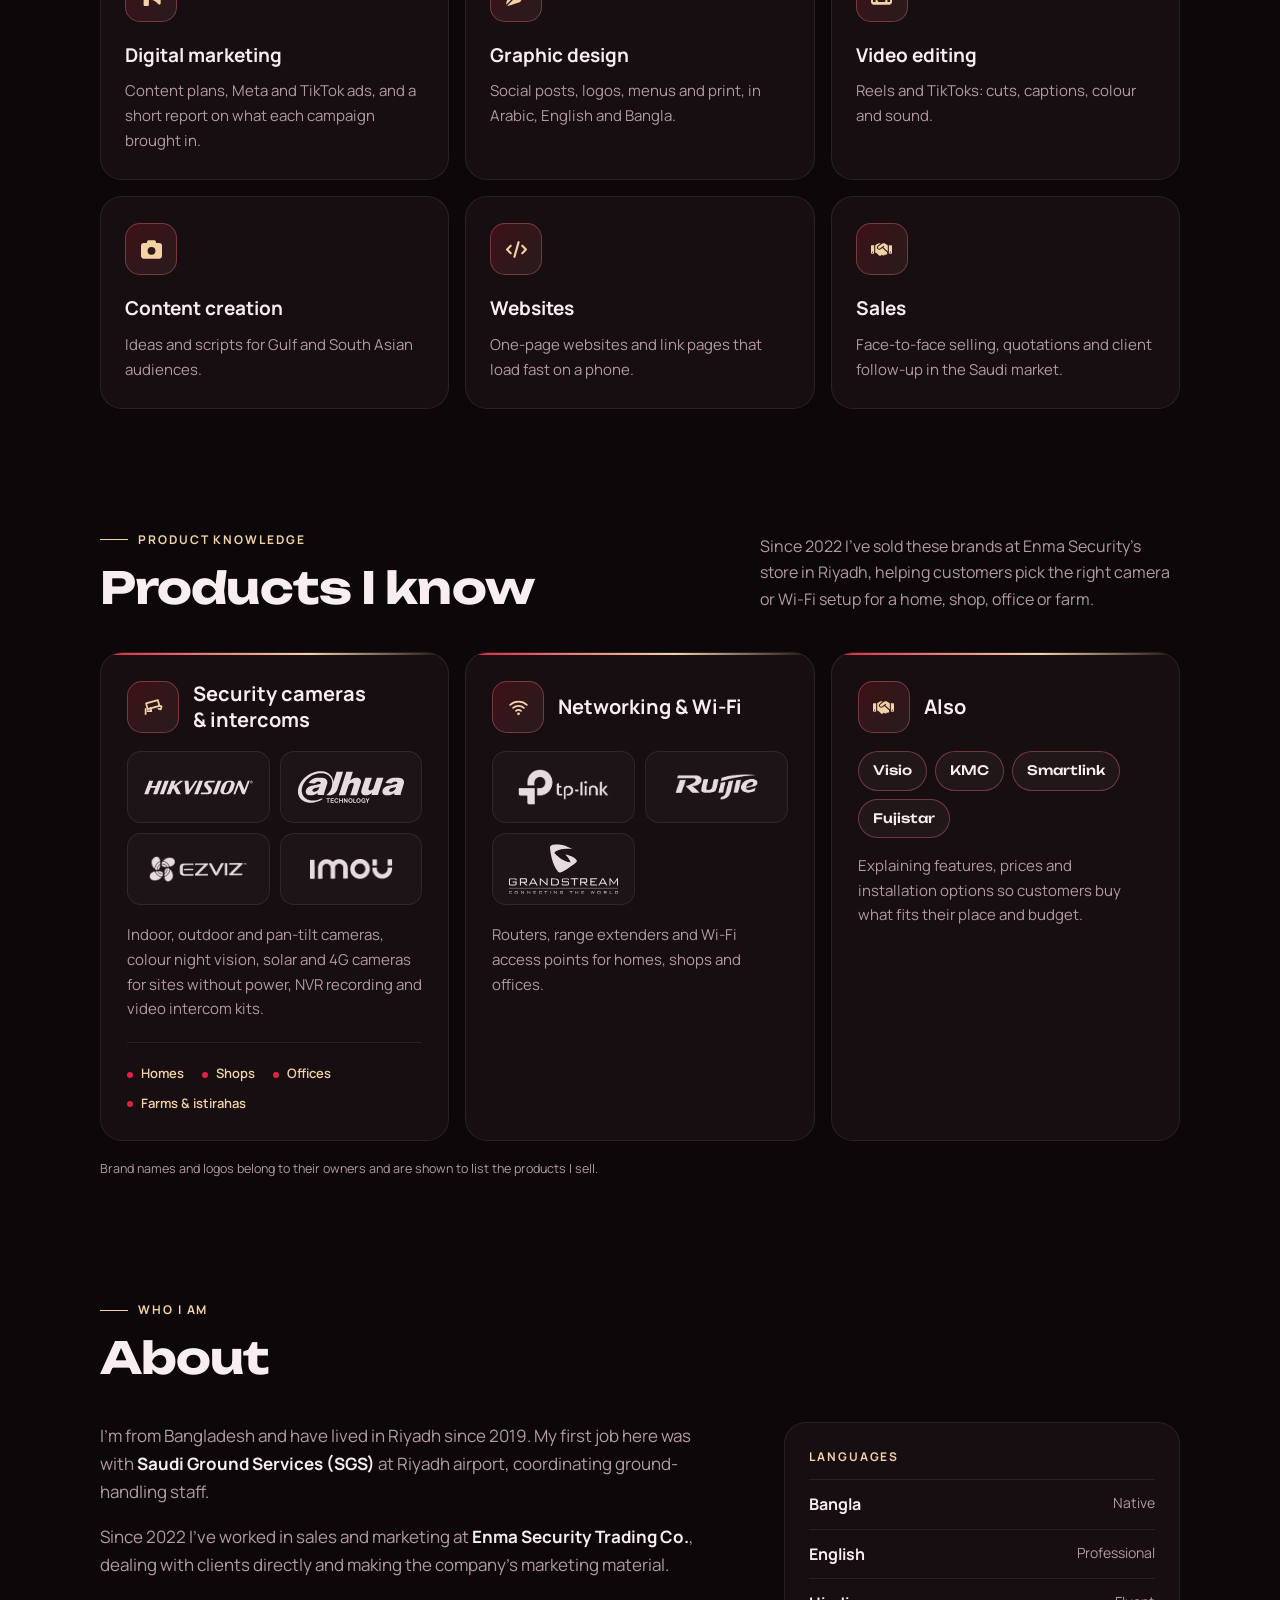
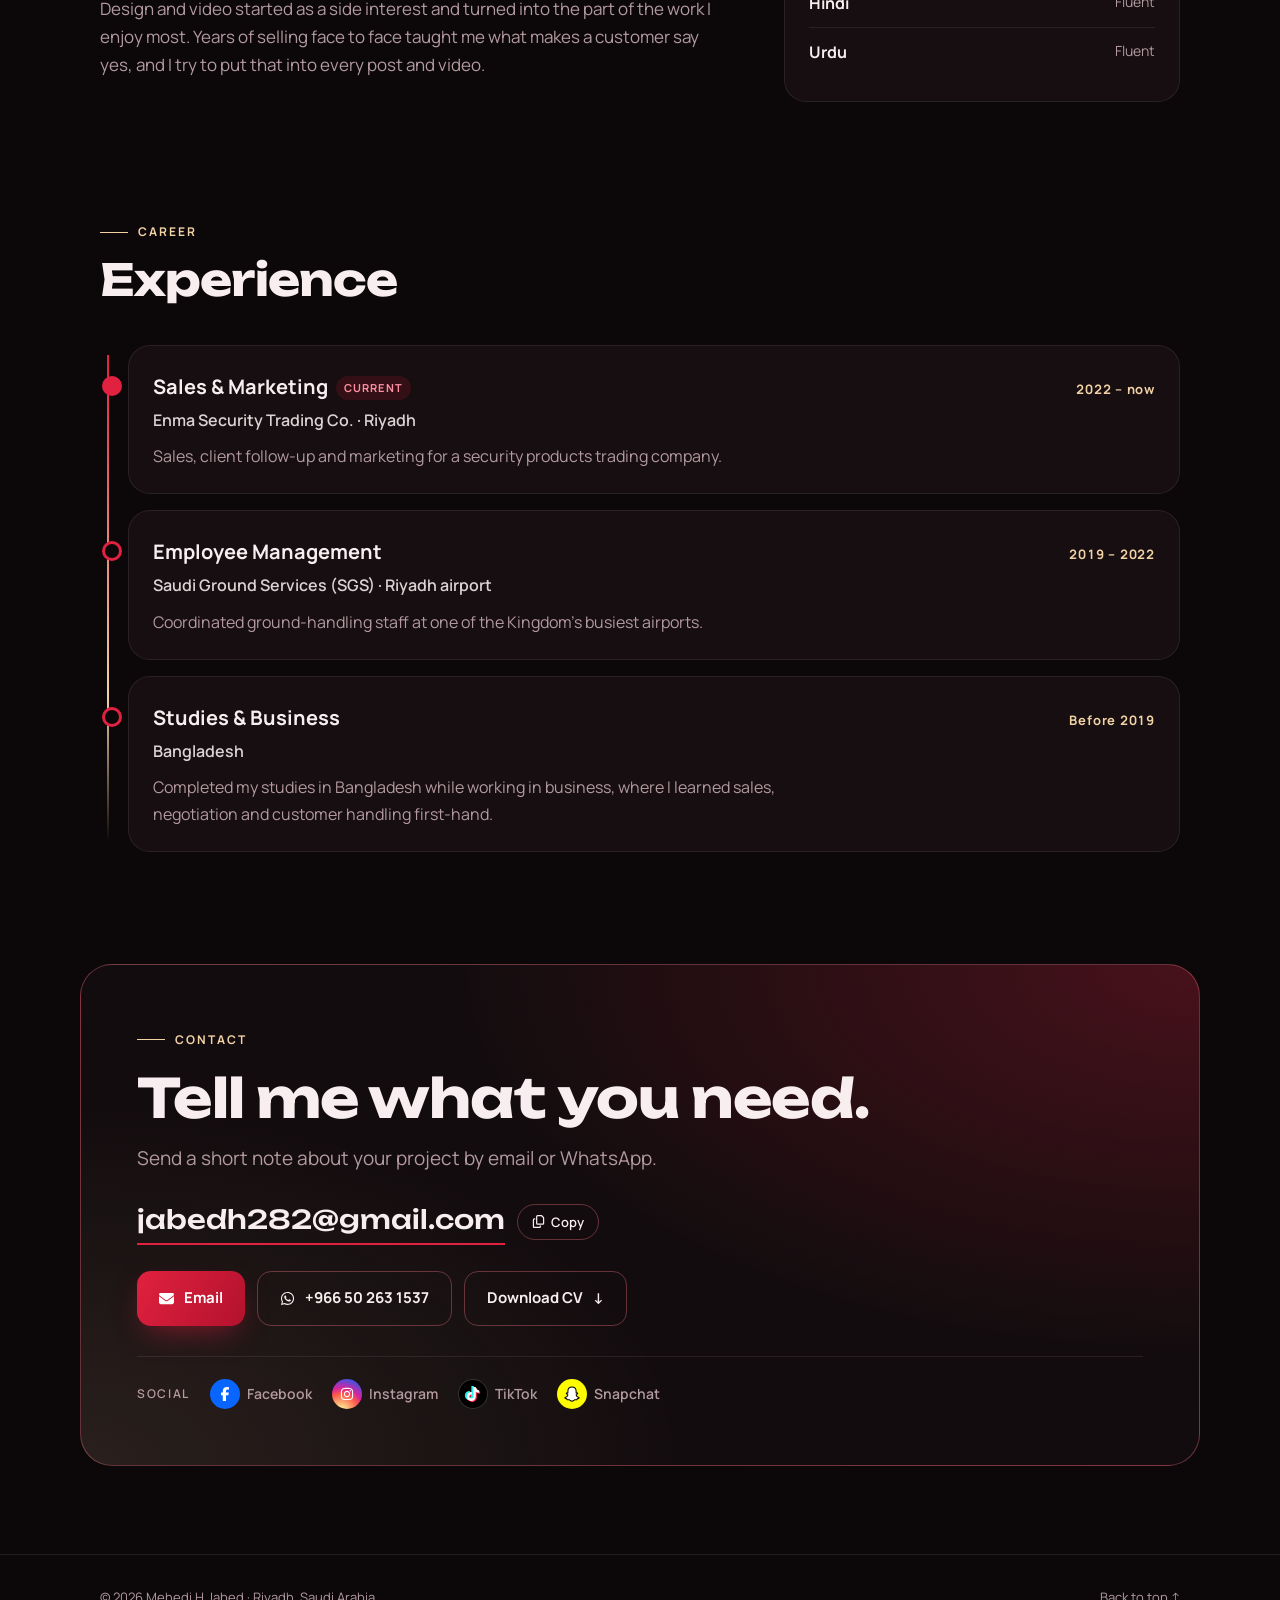
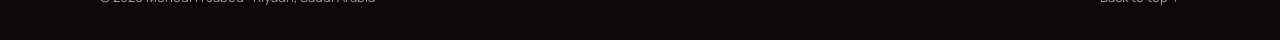
==== commit 2d1d9bcc: "Make the background glow motion visible The three glows now float on their own 16-22 second loops ac" ====
--- a/index.html
+++ b/index.html
@@ -80,13 +80,17 @@
 .ico{display:inline-block;width:1em;height:1em;fill:currentColor;vertical-align:-.125em;flex:none}
 
 .aurora{position:fixed;inset:0;z-index:0;pointer-events:none;overflow:hidden}
-.aurora span{position:absolute;border-radius:50%;filter:blur(100px);opacity:.42;animation:drift 24s ease-in-out infinite alternate}
-.aurora span:nth-child(2){animation-delay:-8s}.aurora span:nth-child(3){animation-delay:-15s}
-@keyframes drift{to{transform:translate(70px,50px) scale(1.12)}}
+.aurora span{position:absolute;border-radius:50%;filter:blur(90px);opacity:.55;will-change:transform}
+.aurora span:nth-child(1){animation:float1 16s ease-in-out infinite}
+.aurora span:nth-child(2){animation:float2 19s ease-in-out infinite}
+.aurora span:nth-child(3){animation:float3 22s ease-in-out infinite}
+@keyframes float1{0%,100%{transform:translate(0,0) scale(1)}33%{transform:translate(32vw,18vh) scale(1.25)}66%{transform:translate(12vw,42vh) scale(.9)}}
+@keyframes float2{0%,100%{transform:translate(0,0) scale(1)}33%{transform:translate(-28vw,30vh) scale(1.2)}66%{transform:translate(-10vw,-8vh) scale(1.35)}}
+@keyframes float3{0%,100%{transform:translate(0,0) scale(1)}40%{transform:translate(-22vw,-40vh) scale(1.3)}75%{transform:translate(18vw,-18vh) scale(.95)}}
 @media (prefers-reduced-motion:reduce){.aurora span{animation:none}}
 .aurora span:nth-child(1){width:640px;height:640px;background:var(--ruby-deep);top:-240px;left:-200px}
-.aurora span:nth-child(2){width:520px;height:520px;background:#5a3a12;top:12%;right:-220px;opacity:.28}
-.aurora span:nth-child(3){width:500px;height:500px;background:#4a0a2e;bottom:-220px;left:32%;opacity:.35}
+.aurora span:nth-child(2){width:520px;height:520px;background:#6b4416;top:12%;right:-220px;opacity:.4}
+.aurora span:nth-child(3){width:500px;height:500px;background:#5c0d39;bottom:-220px;left:32%;opacity:.5}
 html[data-skin="sky"] .aurora span{opacity:.5}
 html[data-skin="sky"] .aurora span:nth-child(2){background:#bae6fd}
 html[data-skin="sky"] .aurora span:nth-child(3){background:#c7e8ff}
@@ -126,7 +130,12 @@
 h1,h2,h3{text-wrap:balance}
 h1{font-family:"Unbounded","Arial Black",system-ui,sans-serif;font-weight:700;font-size:clamp(38px,5.2vw,66px);line-height:1.02;letter-spacing:-.03em;margin:0 0 22px}
 .lead{font-size:clamp(16px,1.8vw,19px);color:var(--muted);max-width:46ch;margin:0 0 32px}
-@media (min-width:1100px){h1 .latin{white-space:nowrap}}
+@media (min-width:1100px){h1 .nm{white-space:nowrap}}
+html[lang="bn"] h1,html[lang="ar"] h1{letter-spacing:0;line-height:1.2}
+html[lang="bn"] h1 .nm{font-family:"Hind Siliguri",system-ui,sans-serif;font-weight:700;font-size:1.12em}
+html[lang="ar"] h1 .nm{font-family:"Cairo",system-ui,sans-serif;font-weight:700;font-size:1.08em}
+html[lang="bn"] .brand{font-family:"Hind Siliguri",system-ui,sans-serif;font-size:17px;letter-spacing:0}
+html[lang="ar"] .brand{font-family:"Cairo",system-ui,sans-serif;font-size:17px;letter-spacing:0}
 .lead strong{color:var(--fg);font-weight:600}
 .ctas{display:flex;flex-wrap:wrap;gap:12px}
 .btn{display:inline-flex;align-items:center;gap:10px;text-decoration:none;font-weight:700;font-size:15px;padding:14px 22px;border-radius:14px;transition:transform .2s,box-shadow .2s,background .2s}
@@ -318,7 +327,7 @@
 
 <header class="nav">
   <div class="wrap">
-    <a class="brand" href="#top" dir="ltr">Mehedi H Jabed</a>
+    <a class="brand" href="#top" data-i18n="name">Mehedi H Jabed</a>
     <nav class="menu" aria-label="Main">
       <a href="#work" data-i18n="nav.work">Work</a>
       <a href="#services" data-i18n="nav.services">Services</a>
@@ -340,7 +349,7 @@
     <div class="wrap hero-grid">
       <div>
         <p class="eyebrow" data-i18n="hero.eb">Marketing, design &amp; sales · Riyadh</p>
-        <h1><span class="latin" dir="ltr">Mehedi H&nbsp;Jabed</span></h1>
+        <h1><span class="nm" data-i18n="name">Mehedi H&nbsp;Jabed</span></h1>
         <p class="lead" data-i18n="hero.lead">I work in sales and marketing at <strong>Enma Security Trading Co.</strong> in Riyadh. Alongside that I design social posts, edit short videos and build simple websites.</p>
         <div class="ctas">
           <a class="btn btn-primary" href="#work" data-i18n="cta.see">See my work</a>
@@ -529,7 +538,7 @@
 
 <footer>
   <div class="wrap">
-    <span>© <span id="yr">2026</span> <span dir="ltr">Mehedi H Jabed</span> · <span data-i18n="loc">Riyadh, Saudi Arabia</span></span>
+    <span>© <span id="yr">2026</span> <span data-i18n="name">Mehedi H Jabed</span> · <span data-i18n="loc">Riyadh, Saudi Arabia</span></span>
     <a href="#top" data-i18n="top">Back to top ↑</a>
   </div>
 </footer>
@@ -537,7 +546,7 @@
 <script>
 var I18N = {
   bn: {
-    "title":"মেহেদী এইচ জাবেদ · মার্কেটিং, ডিজাইন ও সেলস, রিয়াদ",
+    "title":"মেহেদী হাসান জাবেদ · মার্কেটিং, ডিজাইন ও সেলস, রিয়াদ","name":"মেহেদী হাসান জাবেদ",
     "skip":"মূল অংশে যান","close":"বন্ধ করুন","loc":"রিয়াদ, সৌদি আরব","top":"উপরে যান ↑",
     "nav.work":"কাজ","nav.services":"সেবা","nav.about":"পরিচয়","nav.exp":"অভিজ্ঞতা","nav.contact":"যোগাযোগ",
     "hero.eb":"মার্কেটিং, ডিজাইন ও সেলস · রিয়াদ",
@@ -589,7 +598,7 @@
     "cv":"সিভি ডাউনলোড","copy":"কপি","copied":"কপি হয়েছে","selected":"সিলেক্ট হয়েছে","ct.email":"ইমেইল","follow":"সোশ্যাল মিডিয়া"
   },
   ar: {
-    "title":"مهدي ه. جابد · التسويق والتصميم والمبيعات في الرياض",
+    "title":"مهدي حسن جابد · التسويق والتصميم والمبيعات في الرياض","name":"مهدي حسن جابد",
     "skip":"انتقل إلى المحتوى","close":"إغلاق","loc":"الرياض، المملكة العربية السعودية","top":"العودة للأعلى ↑",
     "nav.work":"أعمالي","nav.services":"الخدمات","nav.about":"نبذة عني","nav.exp":"الخبرات","nav.contact":"تواصل معي",
     "hero.eb":"التسويق والتصميم والمبيعات · الرياض",
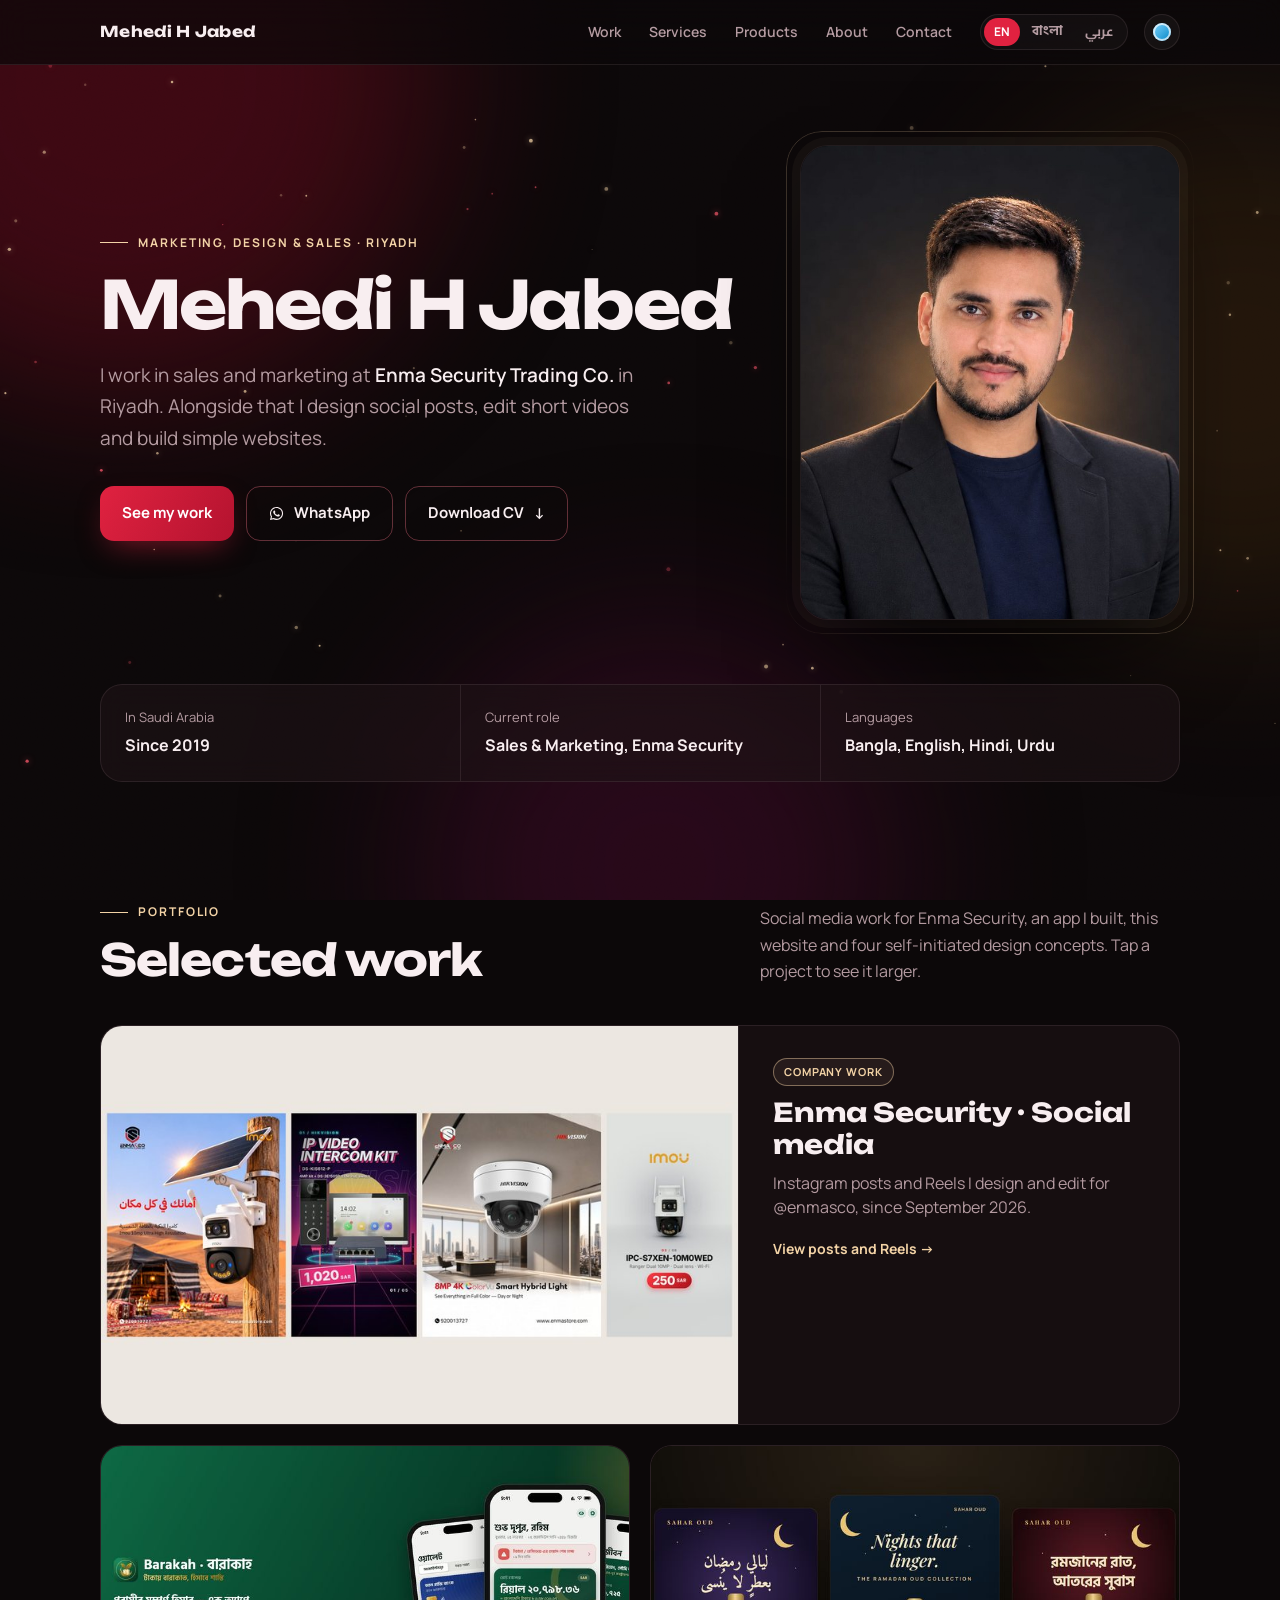
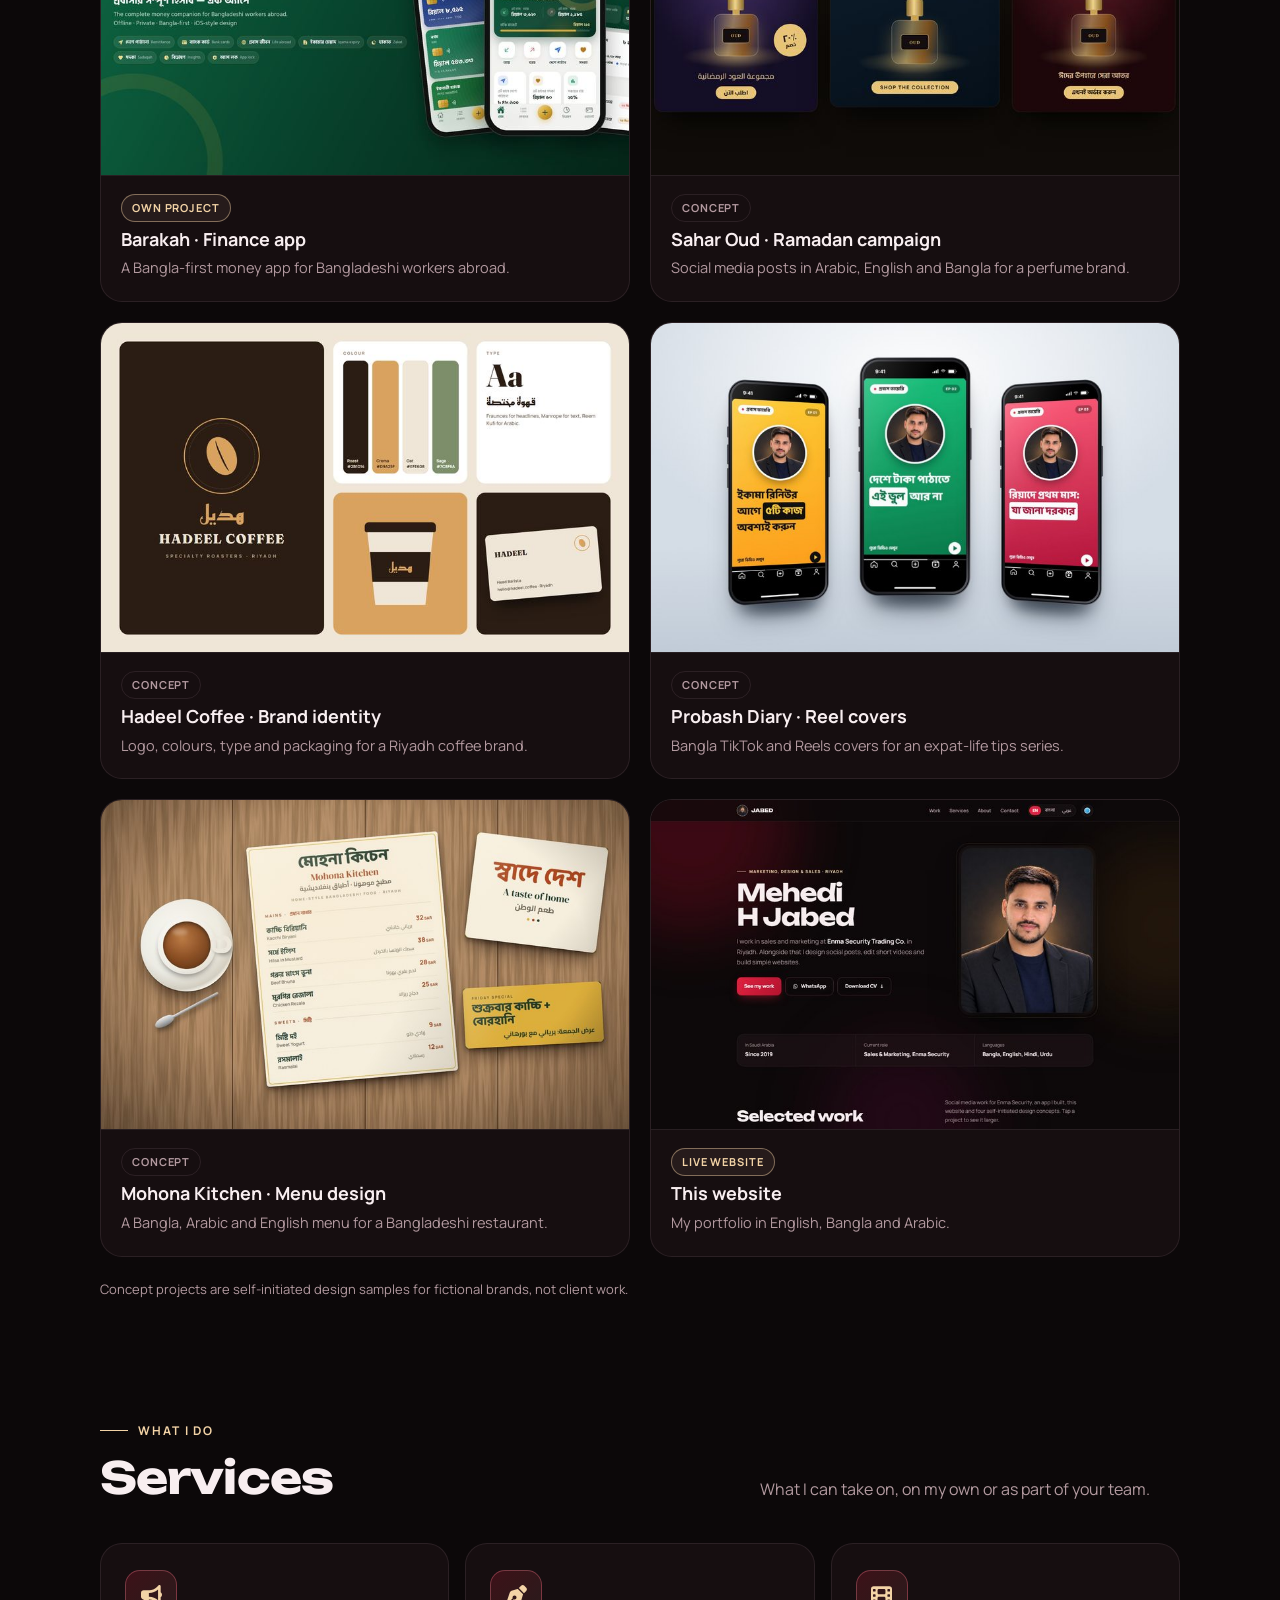
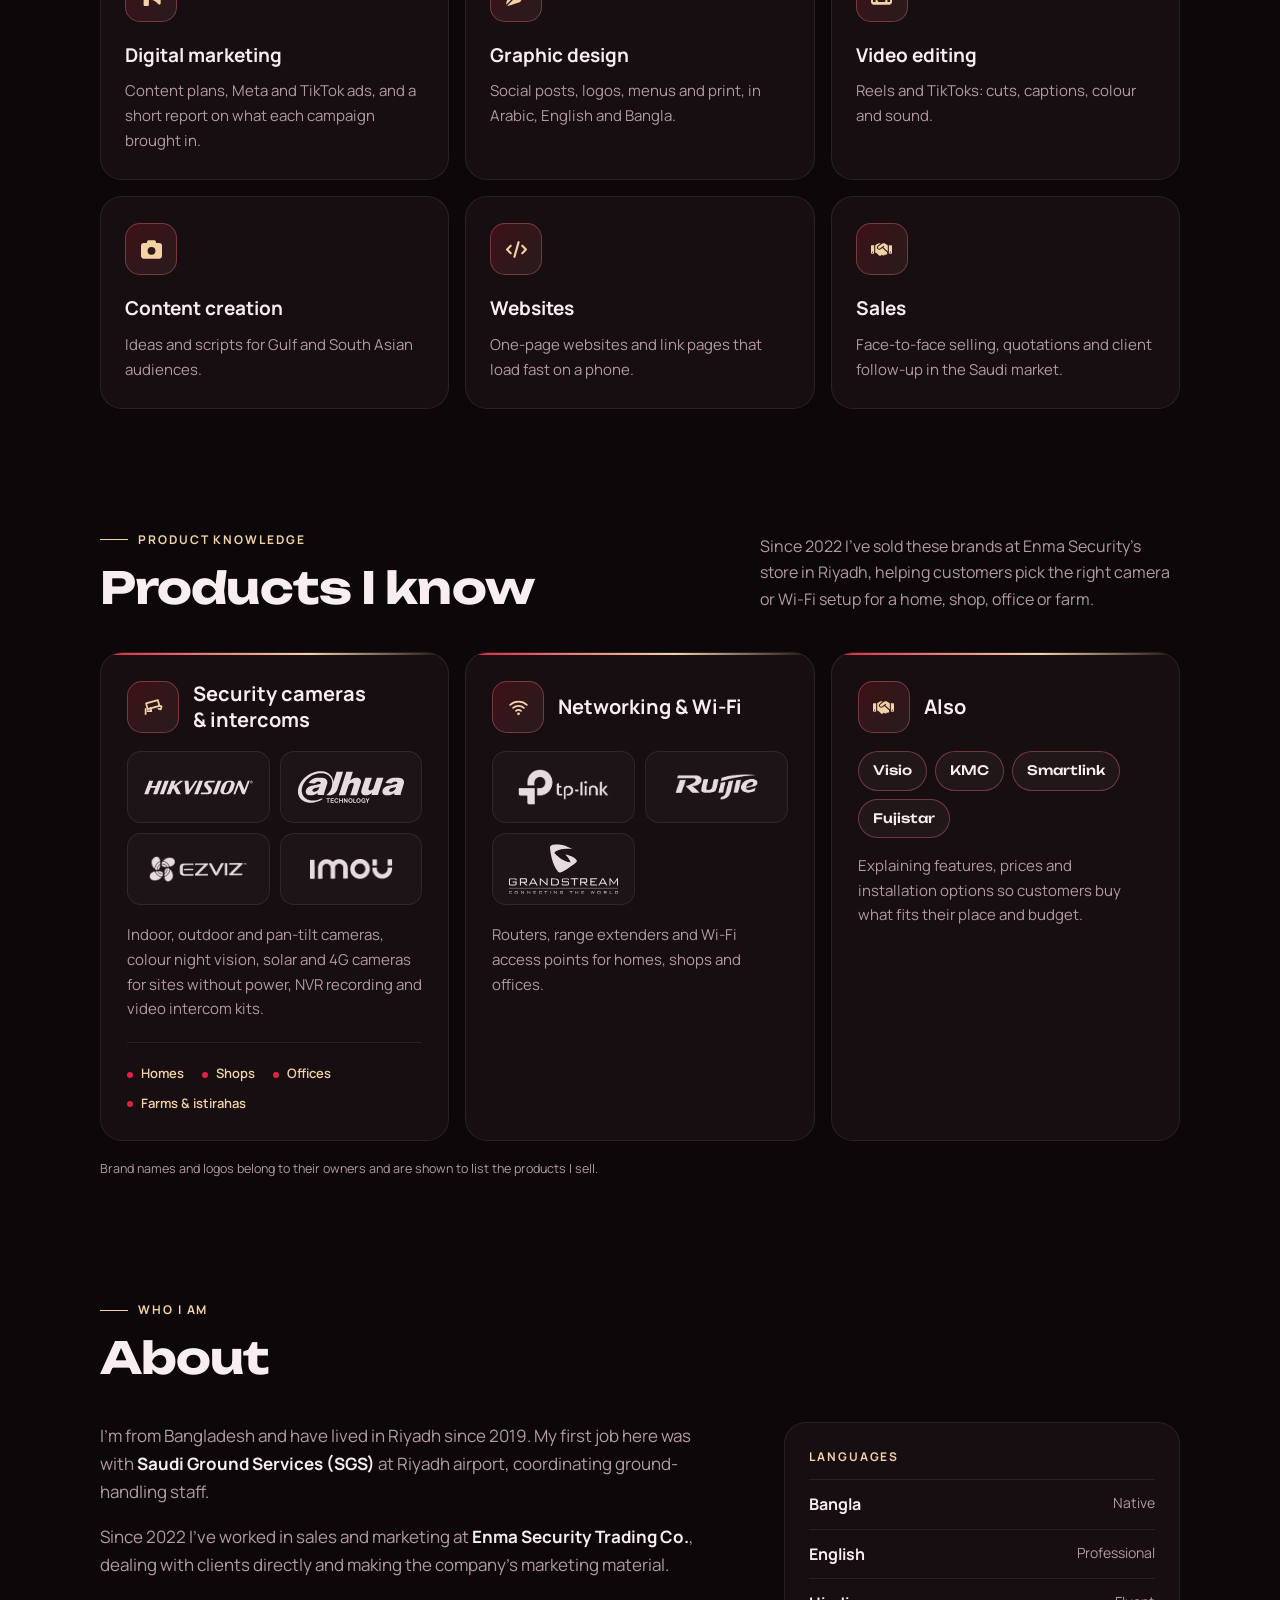
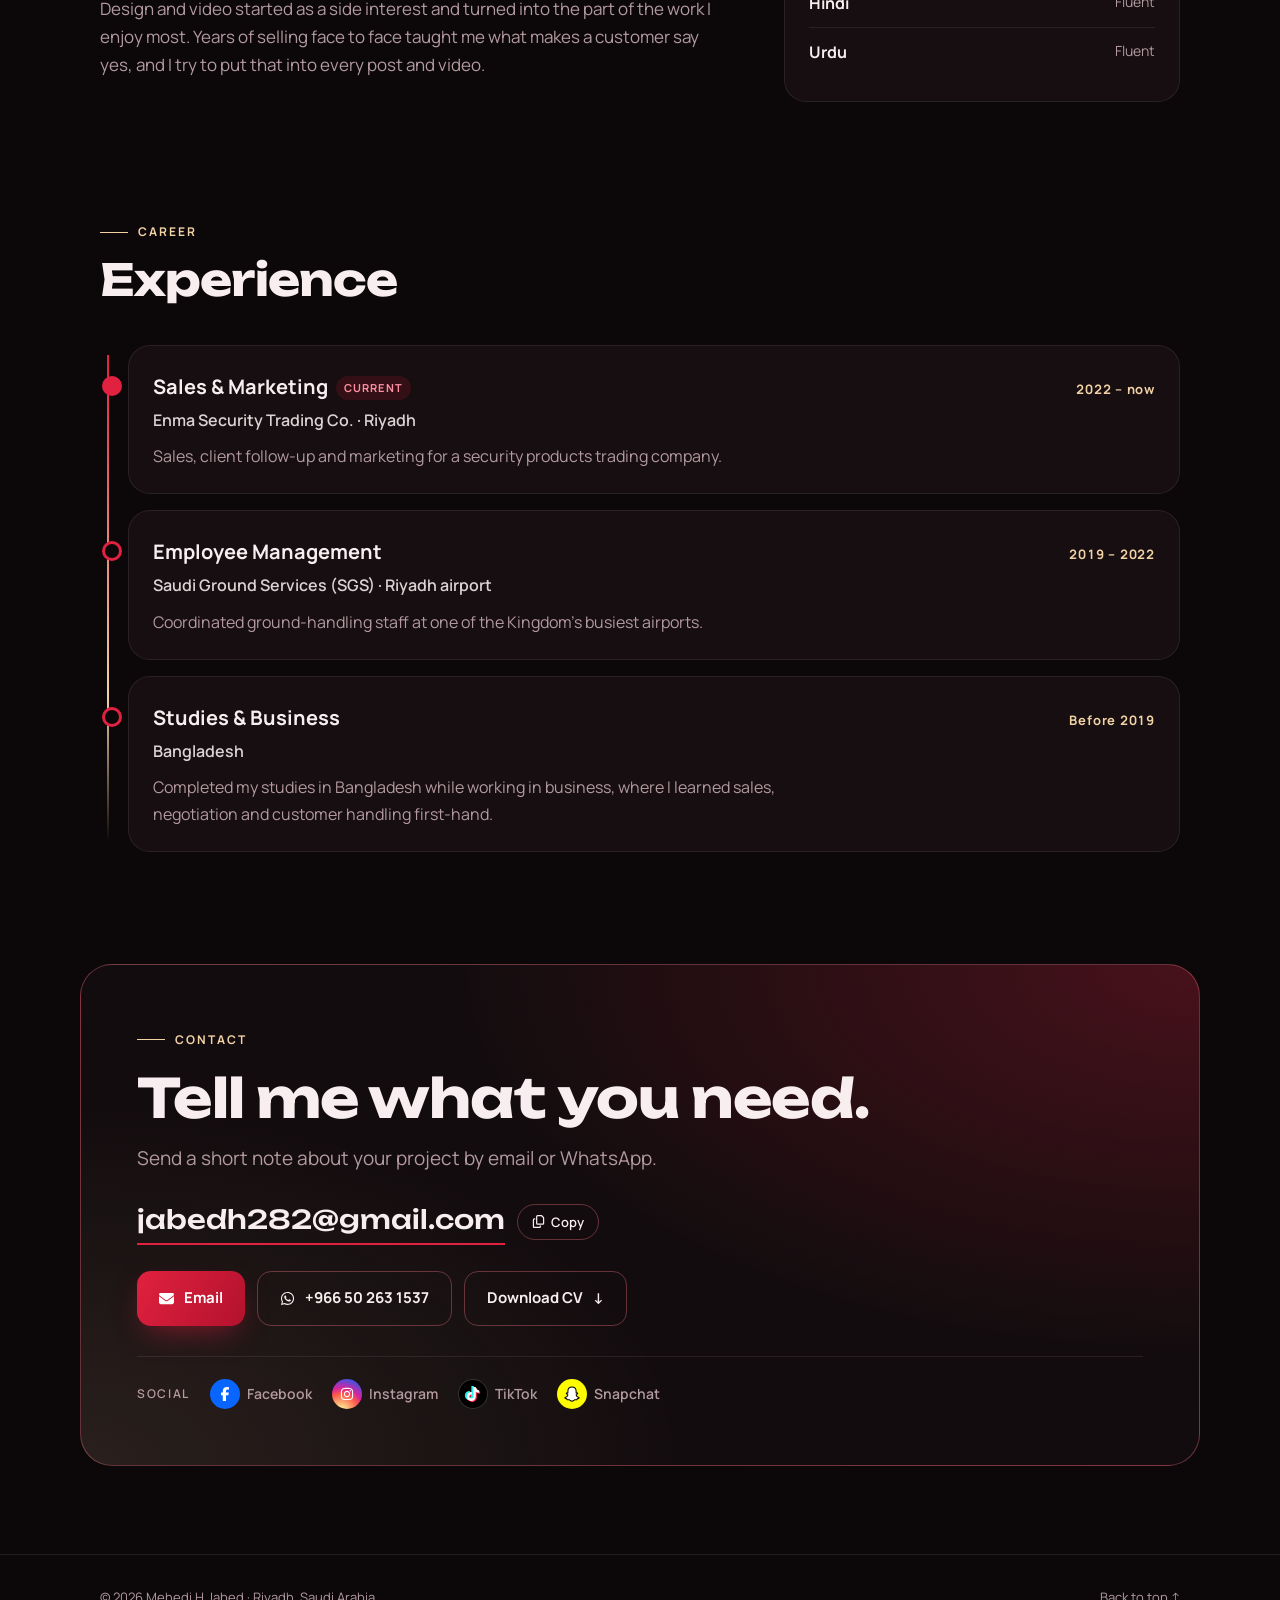
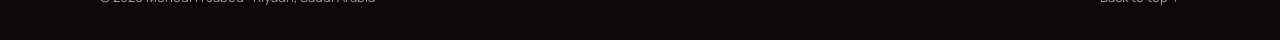
==== commit 91d7c785: "Bring back the original background animations - Aurora glow drifts as on the original site (20s, gen" ====
--- a/index.html
+++ b/index.html
@@ -80,17 +80,21 @@
 .ico{display:inline-block;width:1em;height:1em;fill:currentColor;vertical-align:-.125em;flex:none}
 
 .aurora{position:fixed;inset:0;z-index:0;pointer-events:none;overflow:hidden}
-.aurora span{position:absolute;border-radius:50%;filter:blur(90px);opacity:.55;will-change:transform}
-.aurora span:nth-child(1){animation:float1 16s ease-in-out infinite}
-.aurora span:nth-child(2){animation:float2 19s ease-in-out infinite}
-.aurora span:nth-child(3){animation:float3 22s ease-in-out infinite}
-@keyframes float1{0%,100%{transform:translate(0,0) scale(1)}33%{transform:translate(32vw,18vh) scale(1.25)}66%{transform:translate(12vw,42vh) scale(.9)}}
-@keyframes float2{0%,100%{transform:translate(0,0) scale(1)}33%{transform:translate(-28vw,30vh) scale(1.2)}66%{transform:translate(-10vw,-8vh) scale(1.35)}}
-@keyframes float3{0%,100%{transform:translate(0,0) scale(1)}40%{transform:translate(-22vw,-40vh) scale(1.3)}75%{transform:translate(18vw,-18vh) scale(.95)}}
-@media (prefers-reduced-motion:reduce){.aurora span{animation:none}}
+.aurora span{position:absolute;border-radius:50%;filter:blur(90px);opacity:.45;animation:drift 20s ease-in-out infinite alternate}
+.aurora span:nth-child(2){animation-delay:-7s}.aurora span:nth-child(3){animation-delay:-13s}
+@keyframes drift{to{transform:translate(70px,50px) scale(1.15)}}
+.spot{position:fixed;inset:0;z-index:0;pointer-events:none;opacity:0;transition:opacity .6s;
+  background:radial-gradient(600px circle at var(--sx,50%) var(--sy,30%),rgba(224,33,63,.09),transparent 45%)}
+.spot.on{opacity:1}
+html[data-skin="sky"] .spot{background:radial-gradient(600px circle at var(--sx,50%) var(--sy,30%),rgba(56,189,248,.14),transparent 45%)}
+.hero{position:relative;overflow:hidden}
+.hero .wrap{position:relative;z-index:1}
+.sparks{position:absolute;inset:0;width:100%;height:100%;z-index:0;pointer-events:none}
+@media (hover:none){.spot{display:none}}
+@media (prefers-reduced-motion:reduce){.aurora span{animation:none}.sparks,.spot{display:none}}
 .aurora span:nth-child(1){width:640px;height:640px;background:var(--ruby-deep);top:-240px;left:-200px}
-.aurora span:nth-child(2){width:520px;height:520px;background:#6b4416;top:12%;right:-220px;opacity:.4}
-.aurora span:nth-child(3){width:500px;height:500px;background:#5c0d39;bottom:-220px;left:32%;opacity:.5}
+.aurora span:nth-child(2){width:520px;height:520px;background:#5a3a12;top:12%;right:-220px;opacity:.3}
+.aurora span:nth-child(3){width:500px;height:500px;background:#4a0a2e;bottom:-220px;left:32%;opacity:.45}
 html[data-skin="sky"] .aurora span{opacity:.5}
 html[data-skin="sky"] .aurora span:nth-child(2){background:#bae6fd}
 html[data-skin="sky"] .aurora span:nth-child(3){background:#c7e8ff}
@@ -323,6 +327,7 @@
 <svg xmlns="http://www.w3.org/2000/svg" style="display:none" aria-hidden="true"><!-- Icons: Font Awesome Free 6.5.1, CC BY 4.0, fontawesome.com/license/free --><symbol id="i-whatsapp" viewBox="0 0 448 512"><path d="M380.9 97.1C339 55.1 283.2 32 223.9 32c-122.4 0-222 99.6-222 222 0 39.1 10.2 77.3 29.6 111L0 480l117.7-30.9c32.4 17.7 68.9 27 106.1 27h.1c122.3 0 224.1-99.6 224.1-222 0-59.3-25.2-115-67.1-157zm-157 341.6c-33.2 0-65.7-8.9-94-25.7l-6.7-4-69.8 18.3L72 359.2l-4.4-7c-18.5-29.4-28.2-63.3-28.2-98.2 0-101.7 82.8-184.5 184.6-184.5 49.3 0 95.6 19.2 130.4 54.1 34.8 34.9 56.2 81.2 56.1 130.5 0 101.8-84.9 184.6-186.6 184.6zm101.2-138.2c-5.5-2.8-32.8-16.2-37.9-18-5.1-1.9-8.8-2.8-12.5 2.8-3.7 5.6-14.3 18-17.6 21.8-3.2 3.7-6.5 4.2-12 1.4-32.6-16.3-54-29.1-75.5-66-5.7-9.8 5.7-9.1 16.3-30.3 1.8-3.7.9-6.9-.5-9.7-1.4-2.8-12.5-30.1-17.1-41.2-4.5-10.8-9.1-9.3-12.5-9.5-3.2-.2-6.9-.2-10.6-.2-3.7 0-9.7 1.4-14.8 6.9-5.1 5.6-19.4 19-19.4 46.3 0 27.3 19.9 53.7 22.6 57.4 2.8 3.7 39.1 59.7 94.8 83.8 35.2 15.2 49 16.5 66.6 13.9 10.7-1.6 32.8-13.4 37.4-26.4 4.6-13 4.6-24.1 3.2-26.4-1.3-2.5-5-3.9-10.5-6.6z"/></symbol><symbol id="i-facebook-f" viewBox="0 0 320 512"><path d="M80 299.3V512H196V299.3h86.5l18-97.8H196V166.9c0-51.7 20.3-71.5 72.7-71.5c16.3 0 29.4 .4 37 1.2V7.9C291.4 4 256.4 0 236.2 0C129.3 0 80 50.5 80 159.4v42.1H14v97.8H80z"/></symbol><symbol id="i-instagram" viewBox="0 0 448 512"><path d="M224.1 141c-63.6 0-114.9 51.3-114.9 114.9s51.3 114.9 114.9 114.9S339 319.5 339 255.9 287.7 141 224.1 141zm0 189.6c-41.1 0-74.7-33.5-74.7-74.7s33.5-74.7 74.7-74.7 74.7 33.5 74.7 74.7-33.6 74.7-74.7 74.7zm146.4-194.3c0 14.9-12 26.8-26.8 26.8-14.9 0-26.8-12-26.8-26.8s12-26.8 26.8-26.8 26.8 12 26.8 26.8zm76.1 27.2c-1.7-35.9-9.9-67.7-36.2-93.9-26.2-26.2-58-34.4-93.9-36.2-37-2.1-147.9-2.1-184.9 0-35.8 1.7-67.6 9.9-93.9 36.1s-34.4 58-36.2 93.9c-2.1 37-2.1 147.9 0 184.9 1.7 35.9 9.9 67.7 36.2 93.9s58 34.4 93.9 36.2c37 2.1 147.9 2.1 184.9 0 35.9-1.7 67.7-9.9 93.9-36.2 26.2-26.2 34.4-58 36.2-93.9 2.1-37 2.1-147.8 0-184.8zM398.8 388c-7.8 19.6-22.9 34.7-42.6 42.6-29.5 11.7-99.5 9-132.1 9s-102.7 2.6-132.1-9c-19.6-7.8-34.7-22.9-42.6-42.6-11.7-29.5-9-99.5-9-132.1s-2.6-102.7 9-132.1c7.8-19.6 22.9-34.7 42.6-42.6 29.5-11.7 99.5-9 132.1-9s102.7-2.6 132.1 9c19.6 7.8 34.7 22.9 42.6 42.6 11.7 29.5 9 99.5 9 132.1s2.7 102.7-9 132.1z"/></symbol><symbol id="i-tiktok" viewBox="0 0 448 512"><path d="M448,209.91a210.06,210.06,0,0,1-122.77-39.25V349.38A162.55,162.55,0,1,1,185,188.31V278.2a74.62,74.62,0,1,0,52.23,71.18V0l88,0a121.18,121.18,0,0,0,1.86,22.17h0A122.18,122.18,0,0,0,381,102.39a121.43,121.43,0,0,0,67,20.14Z"/></symbol><symbol id="i-snapchat" viewBox="0 0 512 512"><path d="M496.926,366.6c-3.373-9.176-9.8-14.086-17.112-18.153-1.376-.806-2.641-1.451-3.72-1.947-2.182-1.128-4.414-2.22-6.634-3.373-22.8-12.09-40.609-27.341-52.959-45.42a102.889,102.889,0,0,1-9.089-16.12c-1.054-3.013-1-4.724-.248-6.287a10.221,10.221,0,0,1,2.914-3.038c3.918-2.591,7.96-5.22,10.7-6.993,4.885-3.162,8.754-5.667,11.246-7.44,9.362-6.547,15.909-13.5,20-21.278a42.371,42.371,0,0,0,2.1-35.191c-6.2-16.318-21.613-26.449-40.287-26.449a55.543,55.543,0,0,0-11.718,1.24c-1.029.224-2.059.459-3.063.72.174-11.16-.074-22.94-1.066-34.534-3.522-40.758-17.794-62.123-32.674-79.16A130.167,130.167,0,0,0,332.1,36.443C309.515,23.547,283.91,17,256,17S202.6,23.547,180,36.443a129.735,129.735,0,0,0-33.281,26.783c-14.88,17.038-29.152,38.44-32.673,79.161-.992,11.594-1.24,23.435-1.079,34.533-1-.26-2.021-.5-3.051-.719a55.461,55.461,0,0,0-11.717-1.24c-18.687,0-34.125,10.131-40.3,26.449a42.423,42.423,0,0,0,2.046,35.228c4.105,7.774,10.652,14.731,20.014,21.278,2.48,1.736,6.361,4.24,11.246,7.44,2.641,1.711,6.5,4.216,10.28,6.72a11.054,11.054,0,0,1,3.3,3.311c.794,1.624.818,3.373-.36,6.6a102.02,102.02,0,0,1-8.94,15.785c-12.077,17.669-29.363,32.648-51.434,44.639C32.355,348.608,20.2,352.75,15.069,366.7c-3.868,10.528-1.339,22.506,8.494,32.6a49.137,49.137,0,0,0,12.4,9.387,134.337,134.337,0,0,0,30.342,12.139,20.024,20.024,0,0,1,6.126,2.741c3.583,3.137,3.075,7.861,7.849,14.78a34.468,34.468,0,0,0,8.977,9.127c10.019,6.919,21.278,7.353,33.207,7.811,10.776.41,22.989.881,36.939,5.481,5.778,1.91,11.78,5.605,18.736,9.92C194.842,480.951,217.707,495,255.973,495s61.292-14.123,78.118-24.428c6.907-4.24,12.872-7.9,18.489-9.758,13.949-4.613,26.163-5.072,36.939-5.481,11.928-.459,23.187-.893,33.206-7.812a34.584,34.584,0,0,0,10.218-11.16c3.434-5.84,3.348-9.919,6.572-12.771a18.971,18.971,0,0,1,5.753-2.629A134.893,134.893,0,0,0,476.02,408.71a48.344,48.344,0,0,0,13.019-10.193l.124-.149C498.389,388.5,500.708,376.867,496.926,366.6Zm-34.013,18.277c-20.745,11.458-34.533,10.23-45.259,17.137-9.114,5.865-3.72,18.513-10.342,23.076-8.134,5.617-32.177-.4-63.239,9.858-25.618,8.469-41.961,32.822-88.038,32.822s-62.036-24.3-88.076-32.884c-31-10.255-55.092-4.241-63.239-9.858-6.609-4.563-1.24-17.211-10.341-23.076-10.739-6.907-24.527-5.679-45.26-17.075-13.206-7.291-5.716-11.8-1.314-13.937,75.143-36.381,87.133-92.552,87.666-96.719.645-5.046,1.364-9.014-4.191-14.148-5.369-4.96-29.189-19.7-35.8-24.316-10.937-7.638-15.748-15.264-12.2-24.638,2.48-6.485,8.531-8.928,14.879-8.928a27.643,27.643,0,0,1,5.965.67c12,2.6,23.659,8.617,30.392,10.242a10.749,10.749,0,0,0,2.48.335c3.6,0,4.86-1.811,4.612-5.927-.768-13.132-2.628-38.725-.558-62.644,2.84-32.909,13.442-49.215,26.04-63.636,6.051-6.932,34.484-36.976,88.857-36.976s82.88,29.92,88.931,36.827c12.611,14.421,23.225,30.727,26.04,63.636,2.071,23.919.285,49.525-.558,62.644-.285,4.327,1.017,5.927,4.613,5.927a10.648,10.648,0,0,0,2.48-.335c6.745-1.624,18.4-7.638,30.4-10.242a27.641,27.641,0,0,1,5.964-.67c6.386,0,12.4,2.48,14.88,8.928,3.546,9.374-1.24,17-12.189,24.639-6.609,4.612-30.429,19.343-35.8,24.315-5.568,5.134-4.836,9.1-4.191,14.149.533,4.228,12.511,60.4,87.666,96.718C468.629,373.011,476.119,377.524,462.913,384.877Z"/></symbol><symbol id="i-envelope" viewBox="0 0 512 512"><path d="M48 64C21.5 64 0 85.5 0 112c0 15.1 7.1 29.3 19.2 38.4L236.8 313.6c11.4 8.5 27 8.5 38.4 0L492.8 150.4c12.1-9.1 19.2-23.3 19.2-38.4c0-26.5-21.5-48-48-48H48zM0 176V384c0 35.3 28.7 64 64 64H448c35.3 0 64-28.7 64-64V176L294.4 339.2c-22.8 17.1-54 17.1-76.8 0L0 176z"/></symbol><symbol id="i-bullhorn" viewBox="0 0 512 512"><path d="M480 32c0-12.9-7.8-24.6-19.8-29.6s-25.7-2.2-34.9 6.9L381.7 53c-48 48-113.1 75-181 75H192 160 64c-35.3 0-64 28.7-64 64v96c0 35.3 28.7 64 64 64l0 128c0 17.7 14.3 32 32 32h64c17.7 0 32-14.3 32-32V352l8.7 0c67.9 0 133 27 181 75l43.6 43.6c9.2 9.2 22.9 11.9 34.9 6.9s19.8-16.6 19.8-29.6V300.4c18.6-8.8 32-32.5 32-60.4s-13.4-51.6-32-60.4V32zm-64 76.7V240 371.3C357.2 317.8 280.5 288 200.7 288H192V192h8.7c79.8 0 156.5-29.8 215.3-83.3z"/></symbol><symbol id="i-pen-nib" viewBox="0 0 512 512"><path d="M368.4 18.3L312.7 74.1 437.9 199.3l55.7-55.7c21.9-21.9 21.9-57.3 0-79.2L447.6 18.3c-21.9-21.9-57.3-21.9-79.2 0zM288 94.6l-9.2 2.8L134.7 140.6c-19.9 6-35.7 21.2-42.3 41L3.8 445.8c-3.8 11.3-1 23.9 7.3 32.4L164.7 324.7c-3-6.3-4.7-13.3-4.7-20.7c0-26.5 21.5-48 48-48s48 21.5 48 48s-21.5 48-48 48c-7.4 0-14.4-1.7-20.7-4.7L33.7 500.9c8.6 8.3 21.1 11.2 32.4 7.3l264.3-88.6c19.7-6.6 35-22.4 41-42.3l43.2-144.1 2.8-9.2L288 94.6z"/></symbol><symbol id="i-film" viewBox="0 0 512 512"><path d="M0 96C0 60.7 28.7 32 64 32H448c35.3 0 64 28.7 64 64V416c0 35.3-28.7 64-64 64H64c-35.3 0-64-28.7-64-64V96zM48 368v32c0 8.8 7.2 16 16 16H96c8.8 0 16-7.2 16-16V368c0-8.8-7.2-16-16-16H64c-8.8 0-16 7.2-16 16zm368-16c-8.8 0-16 7.2-16 16v32c0 8.8 7.2 16 16 16h32c8.8 0 16-7.2 16-16V368c0-8.8-7.2-16-16-16H416zM48 240v32c0 8.8 7.2 16 16 16H96c8.8 0 16-7.2 16-16V240c0-8.8-7.2-16-16-16H64c-8.8 0-16 7.2-16 16zm368-16c-8.8 0-16 7.2-16 16v32c0 8.8 7.2 16 16 16h32c8.8 0 16-7.2 16-16V240c0-8.8-7.2-16-16-16H416zM48 112v32c0 8.8 7.2 16 16 16H96c8.8 0 16-7.2 16-16V112c0-8.8-7.2-16-16-16H64c-8.8 0-16 7.2-16 16zM416 96c-8.8 0-16 7.2-16 16v32c0 8.8 7.2 16 16 16h32c8.8 0 16-7.2 16-16V112c0-8.8-7.2-16-16-16H416zM160 128v64c0 17.7 14.3 32 32 32H320c17.7 0 32-14.3 32-32V128c0-17.7-14.3-32-32-32H192c-17.7 0-32 14.3-32 32zm32 160c-17.7 0-32 14.3-32 32v64c0 17.7 14.3 32 32 32H320c17.7 0 32-14.3 32-32V320c0-17.7-14.3-32-32-32H192z"/></symbol><symbol id="i-camera" viewBox="0 0 512 512"><path d="M149.1 64.8L138.7 96H64C28.7 96 0 124.7 0 160V416c0 35.3 28.7 64 64 64H448c35.3 0 64-28.7 64-64V160c0-35.3-28.7-64-64-64H373.3L362.9 64.8C356.4 45.2 338.1 32 317.4 32H194.6c-20.7 0-39 13.2-45.5 32.8zM256 192a96 96 0 1 1 0 192 96 96 0 1 1 0-192z"/></symbol><symbol id="i-code" viewBox="0 0 640 512"><path d="M392.8 1.2c-17-4.9-34.7 5-39.6 22l-128 448c-4.9 17 5 34.7 22 39.6s34.7-5 39.6-22l128-448c4.9-17-5-34.7-22-39.6zm80.6 120.1c-12.5 12.5-12.5 32.8 0 45.3L562.7 256l-89.4 89.4c-12.5 12.5-12.5 32.8 0 45.3s32.8 12.5 45.3 0l112-112c12.5-12.5 12.5-32.8 0-45.3l-112-112c-12.5-12.5-32.8-12.5-45.3 0zm-306.7 0c-12.5-12.5-32.8-12.5-45.3 0l-112 112c-12.5 12.5-12.5 32.8 0 45.3l112 112c12.5 12.5 32.8 12.5 45.3 0s12.5-32.8 0-45.3L77.3 256l89.4-89.4c12.5-12.5 12.5-32.8 0-45.3z"/></symbol><symbol id="i-handshake" viewBox="0 0 640 512"><path d="M323.4 85.2l-96.8 78.4c-16.1 13-19.2 36.4-7 53.1c12.9 17.8 38 21.3 55.3 7.8l99.3-77.2c7-5.4 17-4.2 22.5 2.8s4.2 17-2.8 22.5l-20.9 16.2L512 316.8V128h-.7l-3.9-2.5L434.8 79c-15.3-9.8-33.2-15-51.4-15c-21.8 0-43 7.5-60 21.2zm22.8 124.4l-51.7 40.2C263 274.4 217.3 268 193.7 235.6c-22.2-30.5-16.6-73.1 12.7-96.8l83.2-67.3c-11.6-4.9-24.1-7.4-36.8-7.4C234 64 215.7 69.6 200 80l-72 48V352h28.2l91.4 83.4c19.6 17.9 49.9 16.5 67.8-3.1c5.5-6.1 9.2-13.2 11.1-20.6l17 15.6c19.5 17.9 49.9 16.6 67.8-2.9c4.5-4.9 7.8-10.6 9.9-16.5c19.4 13 45.8 10.3 62.1-7.5c17.9-19.5 16.6-49.9-2.9-67.8l-134.2-123zM16 128c-8.8 0-16 7.2-16 16V352c0 17.7 14.3 32 32 32H64c17.7 0 32-14.3 32-32V128H16zM48 320a16 16 0 1 1 0 32 16 16 0 1 1 0-32zM544 128V352c0 17.7 14.3 32 32 32h32c17.7 0 32-14.3 32-32V144c0-8.8-7.2-16-16-16H544zm32 208a16 16 0 1 1 32 0 16 16 0 1 1 -32 0z"/></symbol><symbol id="i-cctv" viewBox="0 0 24 24"><g fill="none" stroke="currentColor" stroke-width="2" stroke-linecap="round" stroke-linejoin="round"><path d="M3.5 7.2 17 3.6l1.8 6.6-13.5 3.6z"/><path d="M18.8 10.2l2.4.6-.9 3.3-2.6-.7"/><path d="M8.6 12.8l.9 3.4H5.2"/><path d="M3 13.5v6"/></g></symbol><symbol id="i-wifi" viewBox="0 0 24 24"><g fill="none" stroke="currentColor" stroke-width="2" stroke-linecap="round"><path d="M2.5 9a14 14 0 0 1 19 0"/><path d="M5.8 12.4a9.3 9.3 0 0 1 12.4 0"/><path d="M9.1 15.8a4.6 4.6 0 0 1 5.8 0"/></g><circle cx="12" cy="19.2" r="1.6" fill="currentColor"/></symbol><symbol id="i-copy" viewBox="0 0 448 512"><path d="M384 336H192c-8.8 0-16-7.2-16-16V64c0-8.8 7.2-16 16-16l140.1 0L400 115.9V320c0 8.8-7.2 16-16 16zM192 384H384c35.3 0 64-28.7 64-64V115.9c0-12.7-5.1-24.9-14.1-33.9L366.1 14.1c-9-9-21.2-14.1-33.9-14.1H192c-35.3 0-64 28.7-64 64V320c0 35.3 28.7 64 64 64zM64 128c-35.3 0-64 28.7-64 64V448c0 35.3 28.7 64 64 64H256c35.3 0 64-28.7 64-64V416H272v32c0 8.8-7.2 16-16 16H64c-8.8 0-16-7.2-16-16V192c0-8.8 7.2-16 16-16H96V128H64z"/></symbol></svg>
 <a class="skip" href="#work" data-i18n="skip">Skip to content</a>
 <div class="aurora" aria-hidden="true"><span></span><span></span><span></span></div>
+<div class="spot" aria-hidden="true"></div>
 <div class="grain" aria-hidden="true"></div>
 
 <header class="nav">
@@ -345,7 +350,7 @@
 </header>
 
 <main id="top">
-  <section class="hero">
+  <section class="hero"><canvas class="sparks" aria-hidden="true"></canvas>
     <div class="wrap hero-grid">
       <div>
         <p class="eyebrow" data-i18n="hero.eb">Marketing, design &amp; sales · Riyadh</p>
@@ -746,6 +751,46 @@
   lb.addEventListener('click', function (e) { if (e.target === lb) lb.close(); });
   lb.addEventListener('close', function () { imgs.querySelectorAll('video').forEach(function (v) { v.pause(); }); if (lastBtn) lastBtn.focus(); });
 })();
+
+(function () {
+  var reduce = window.matchMedia && matchMedia('(prefers-reduced-motion: reduce)').matches;
+  var fine = window.matchMedia && matchMedia('(hover: hover) and (pointer: fine)').matches;
+  if (fine && !reduce) {
+    var spot = document.querySelector('.spot');
+    addEventListener('pointermove', function (e) {
+      spot.classList.add('on');
+      spot.style.setProperty('--sx', e.clientX + 'px'); spot.style.setProperty('--sy', e.clientY + 'px');
+    }, { passive: true });
+  }
+  var cv = document.querySelector('.sparks');
+  if (!cv || !cv.getContext || reduce) return;
+  var ctx = cv.getContext('2d'), W = 0, H = 0, dpr = Math.min(2, window.devicePixelRatio || 1), P = [], running = true;
+  function size() { W = cv.clientWidth; H = cv.clientHeight; cv.width = W * dpr; cv.height = H * dpr; ctx.setTransform(dpr, 0, 0, dpr, 0, 0); }
+  function make(init) {
+    return { x: Math.random() * W, y: init ? Math.random() * H : H + 10, r: Math.random() * 1.6 + .4,
+      vy: -(Math.random() * .35 + .1), vx: (Math.random() - .5) * .15, a: Math.random() * Math.PI * 2, k: Math.random() < .7 ? 0 : 1 };
+  }
+  size(); var N = W < 600 ? 40 : 80; for (var i = 0; i < N; i++) P.push(make(true));
+  addEventListener('resize', size);
+  function tick() {
+    if (!running) return;
+    ctx.clearRect(0, 0, W, H);
+    var pal = document.documentElement.getAttribute('data-skin') === 'sky' ? ['2,132,199', '56,189,248'] : ['243,211,166', '255,90,110'];
+    for (var i = 0; i < P.length; i++) {
+      var p = P[i]; p.x += p.vx; p.y += p.vy; p.a += .03;
+      if (p.y < -10) P[i] = p = make(false);
+      var al = .25 + Math.sin(p.a) * .25 + .25, pc = pal[p.k];
+      ctx.beginPath(); ctx.arc(p.x, p.y, p.r, 0, 6.283);
+      ctx.fillStyle = 'rgba(' + pc + ',' + al.toFixed(3) + ')';
+      ctx.shadowColor = 'rgba(' + pc + ',.8)'; ctx.shadowBlur = 6; ctx.fill();
+    }
+    requestAnimationFrame(tick);
+  }
+  if ('IntersectionObserver' in window) {
+    new IntersectionObserver(function (es) { var v = es[0].isIntersecting; if (v && !running) { running = true; requestAnimationFrame(tick); } running = v; }).observe(cv);
+  }
+  requestAnimationFrame(tick);
+})();
 </script>
 </body>
 </html>
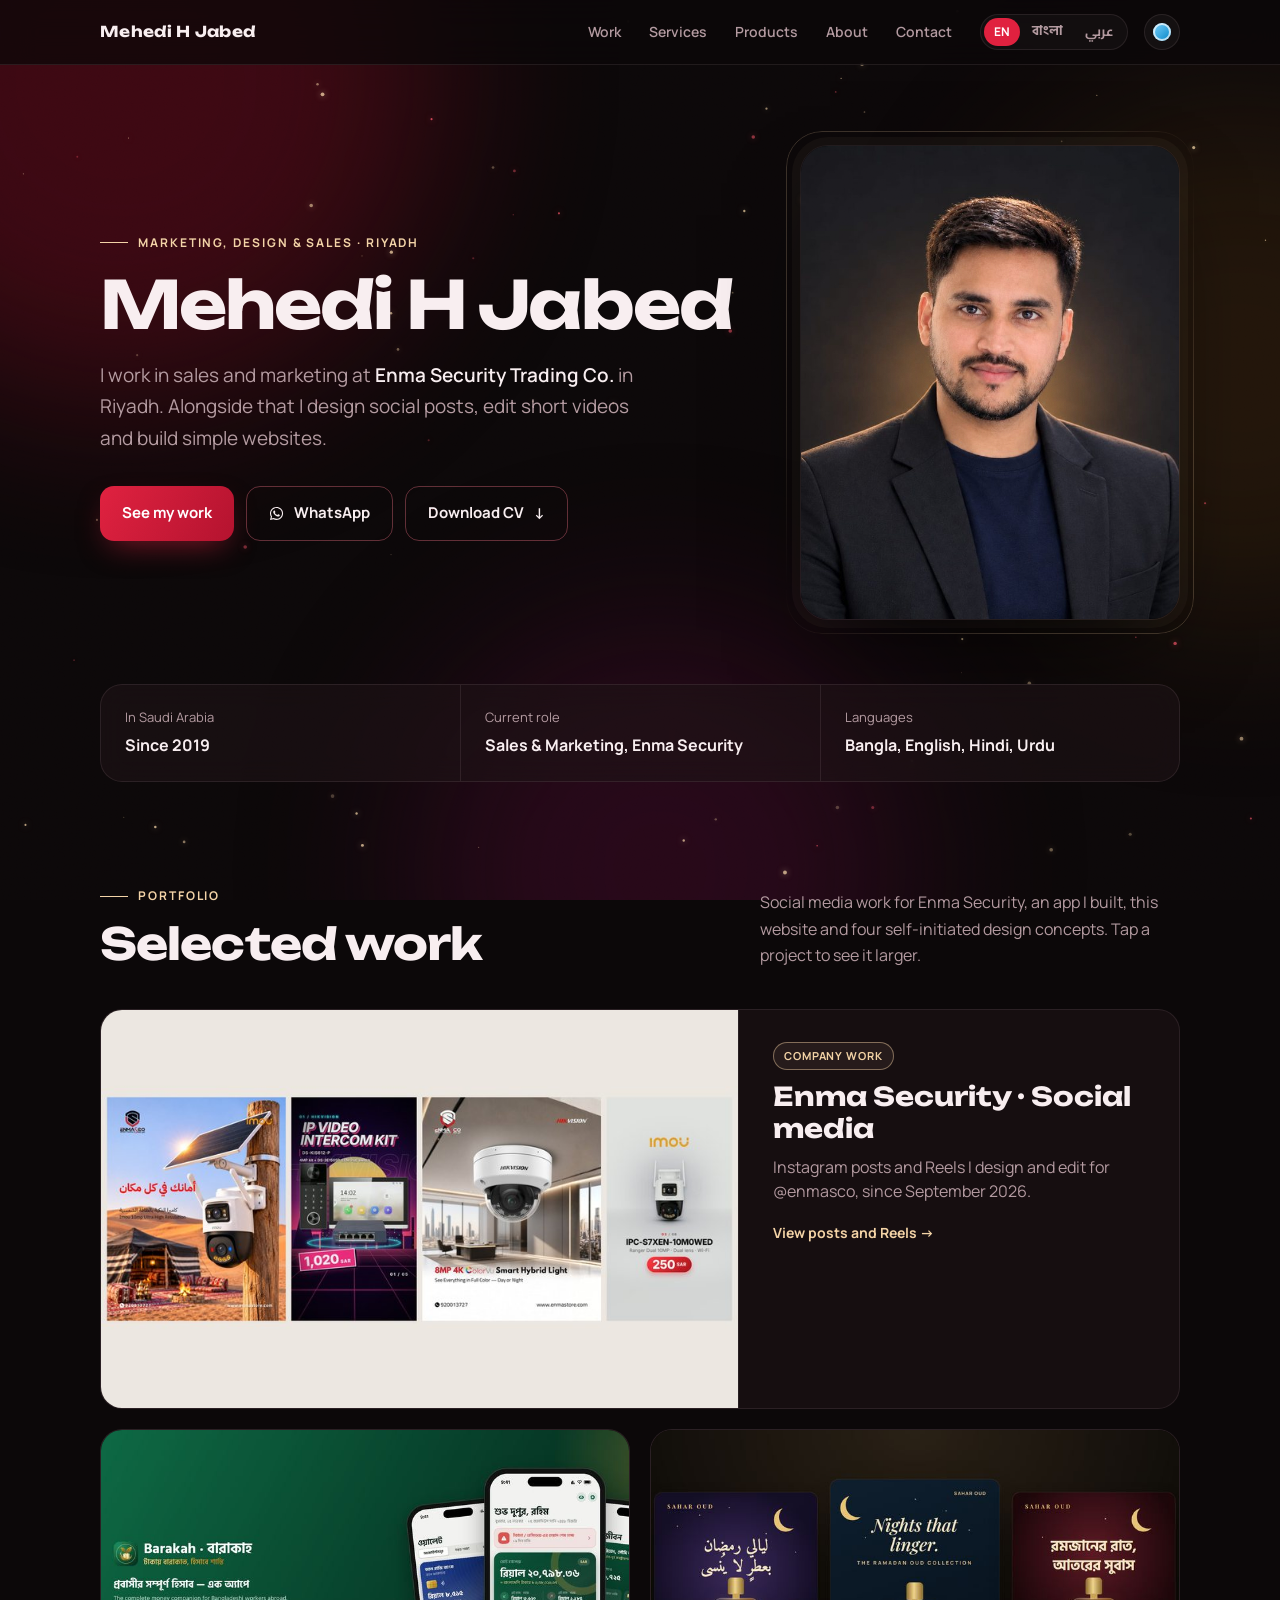
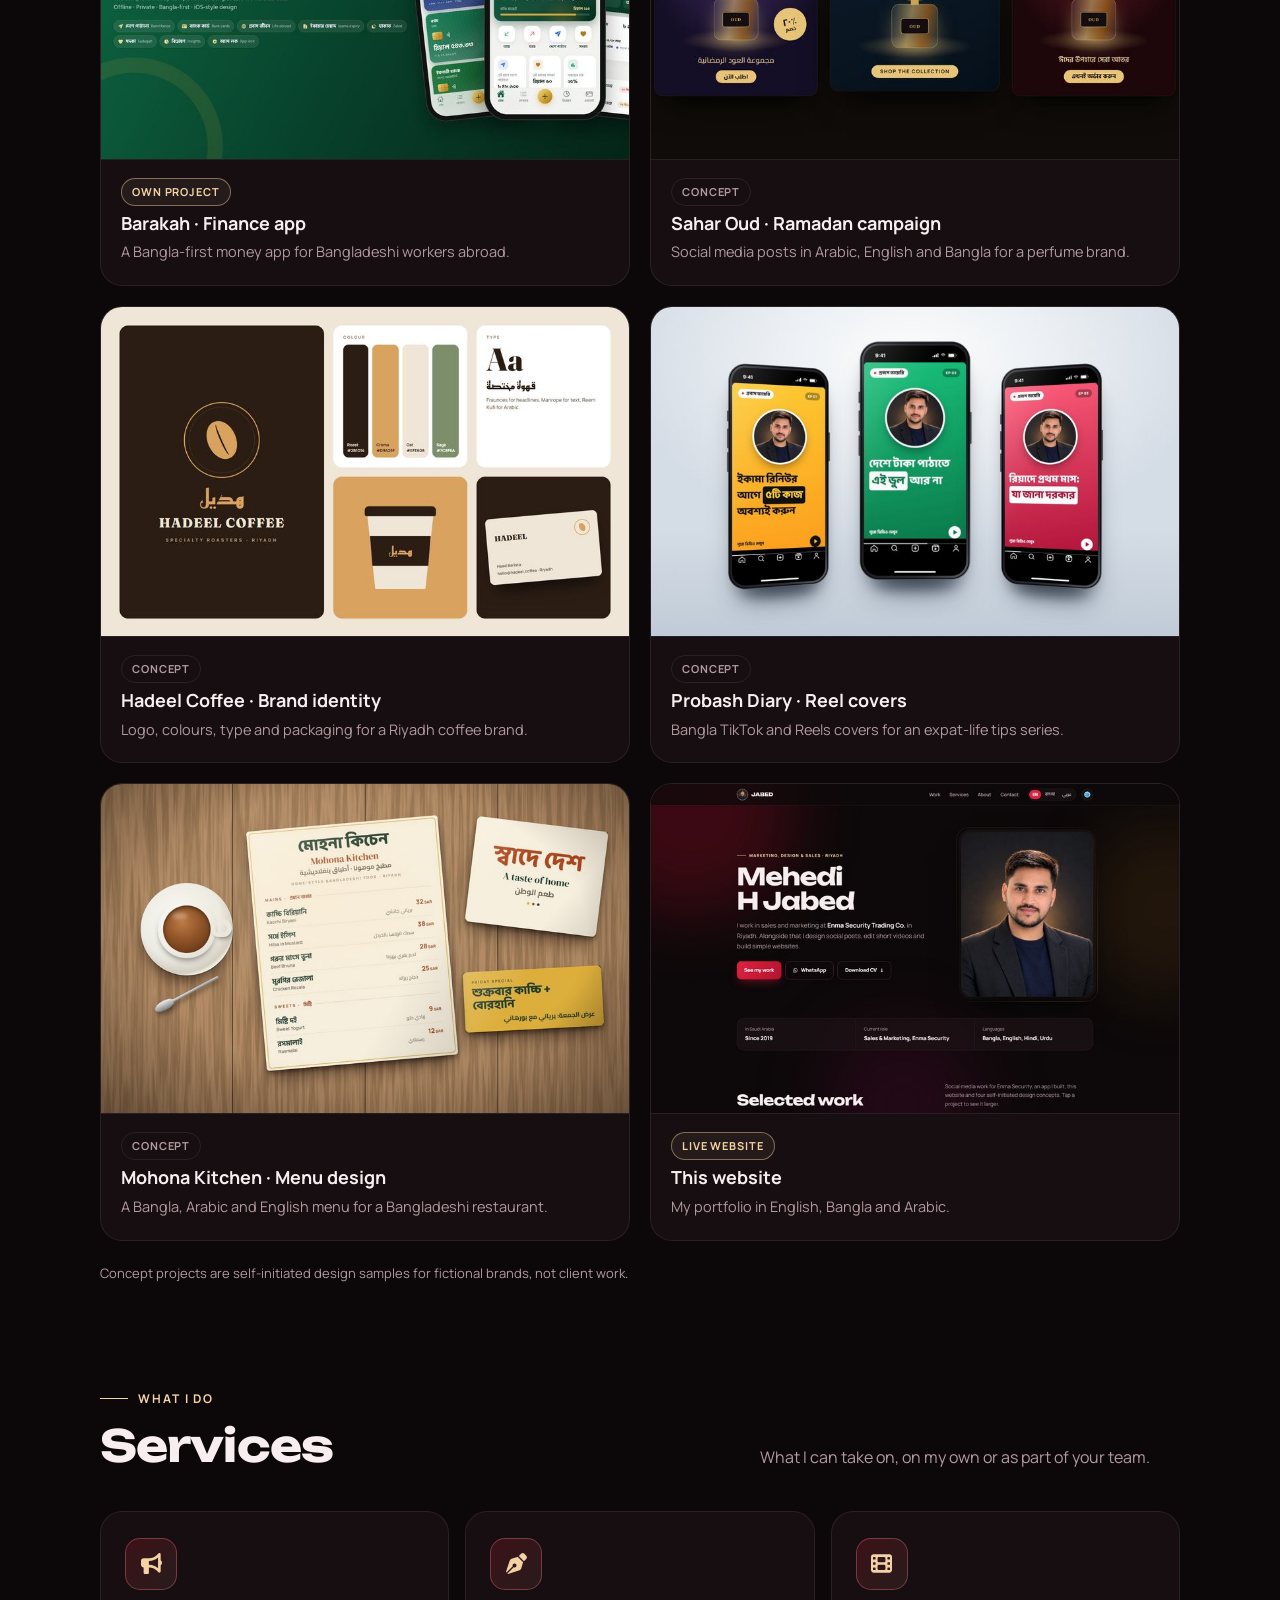
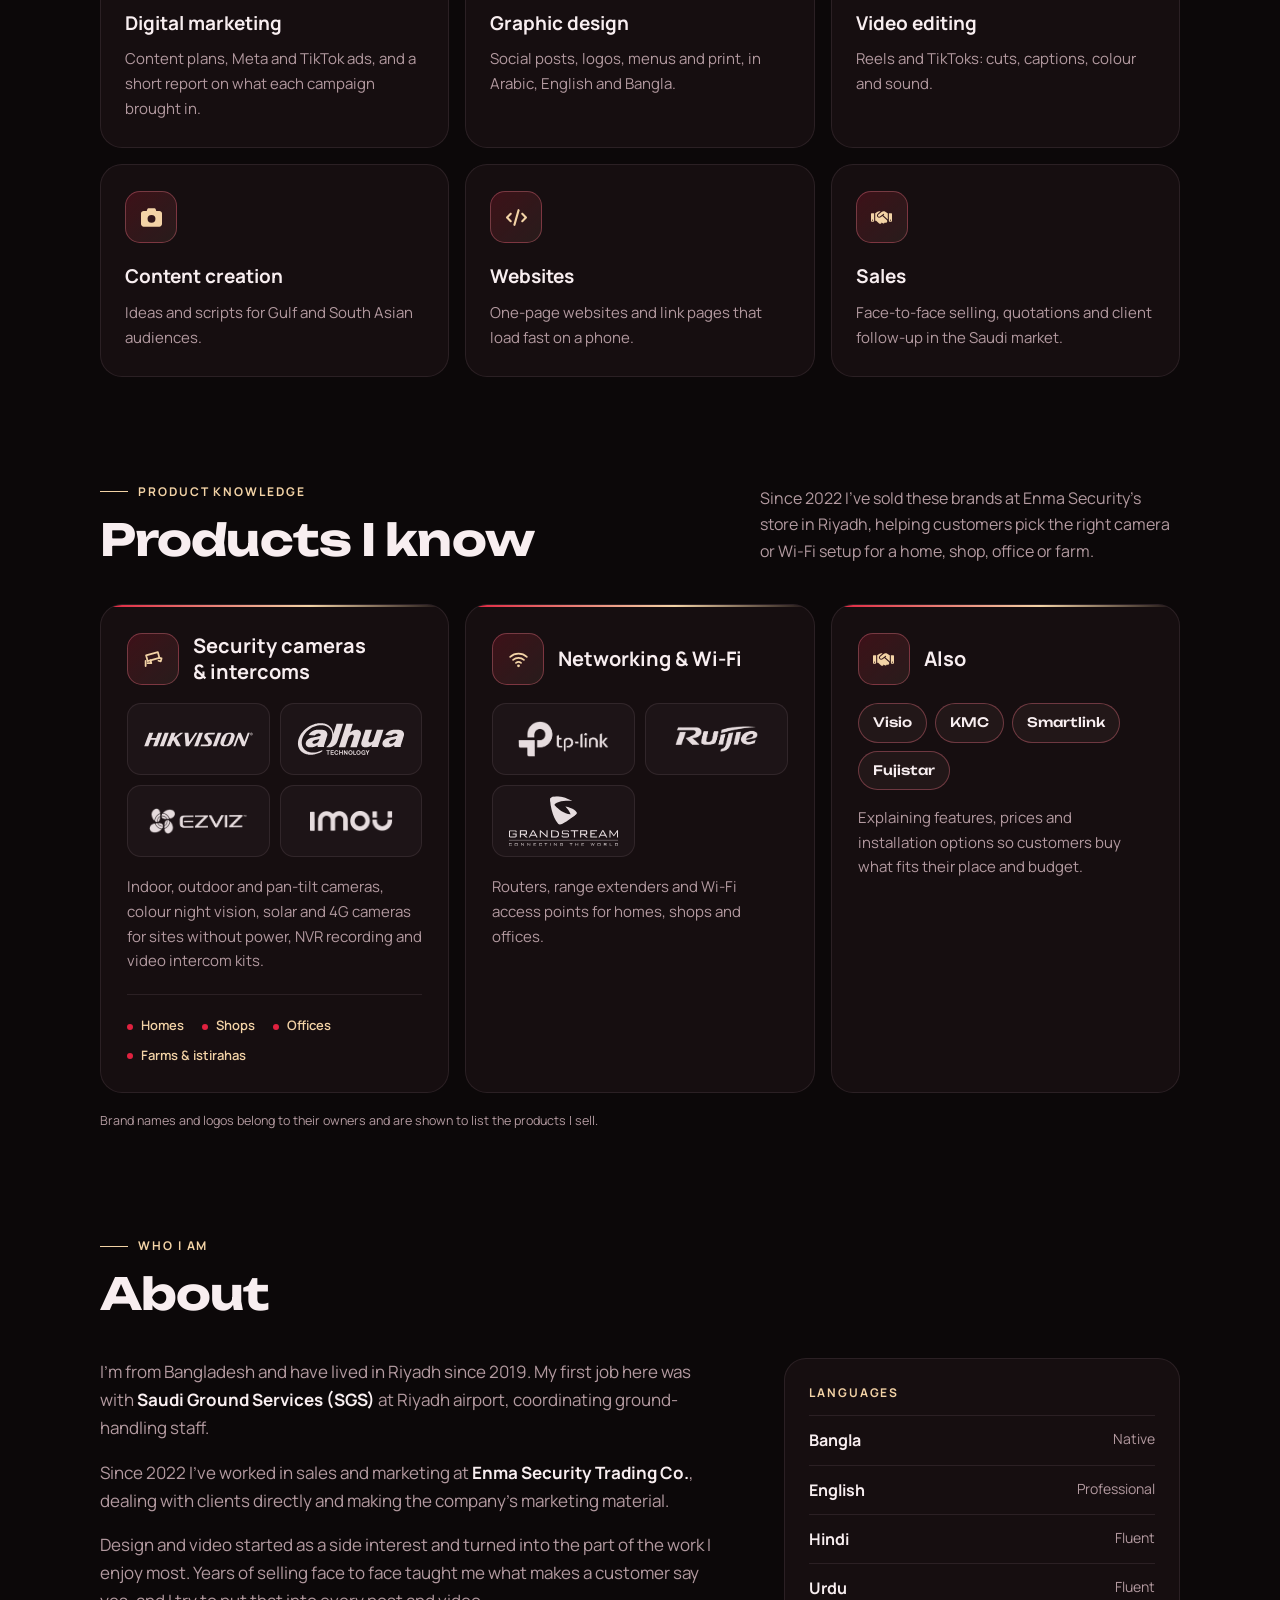
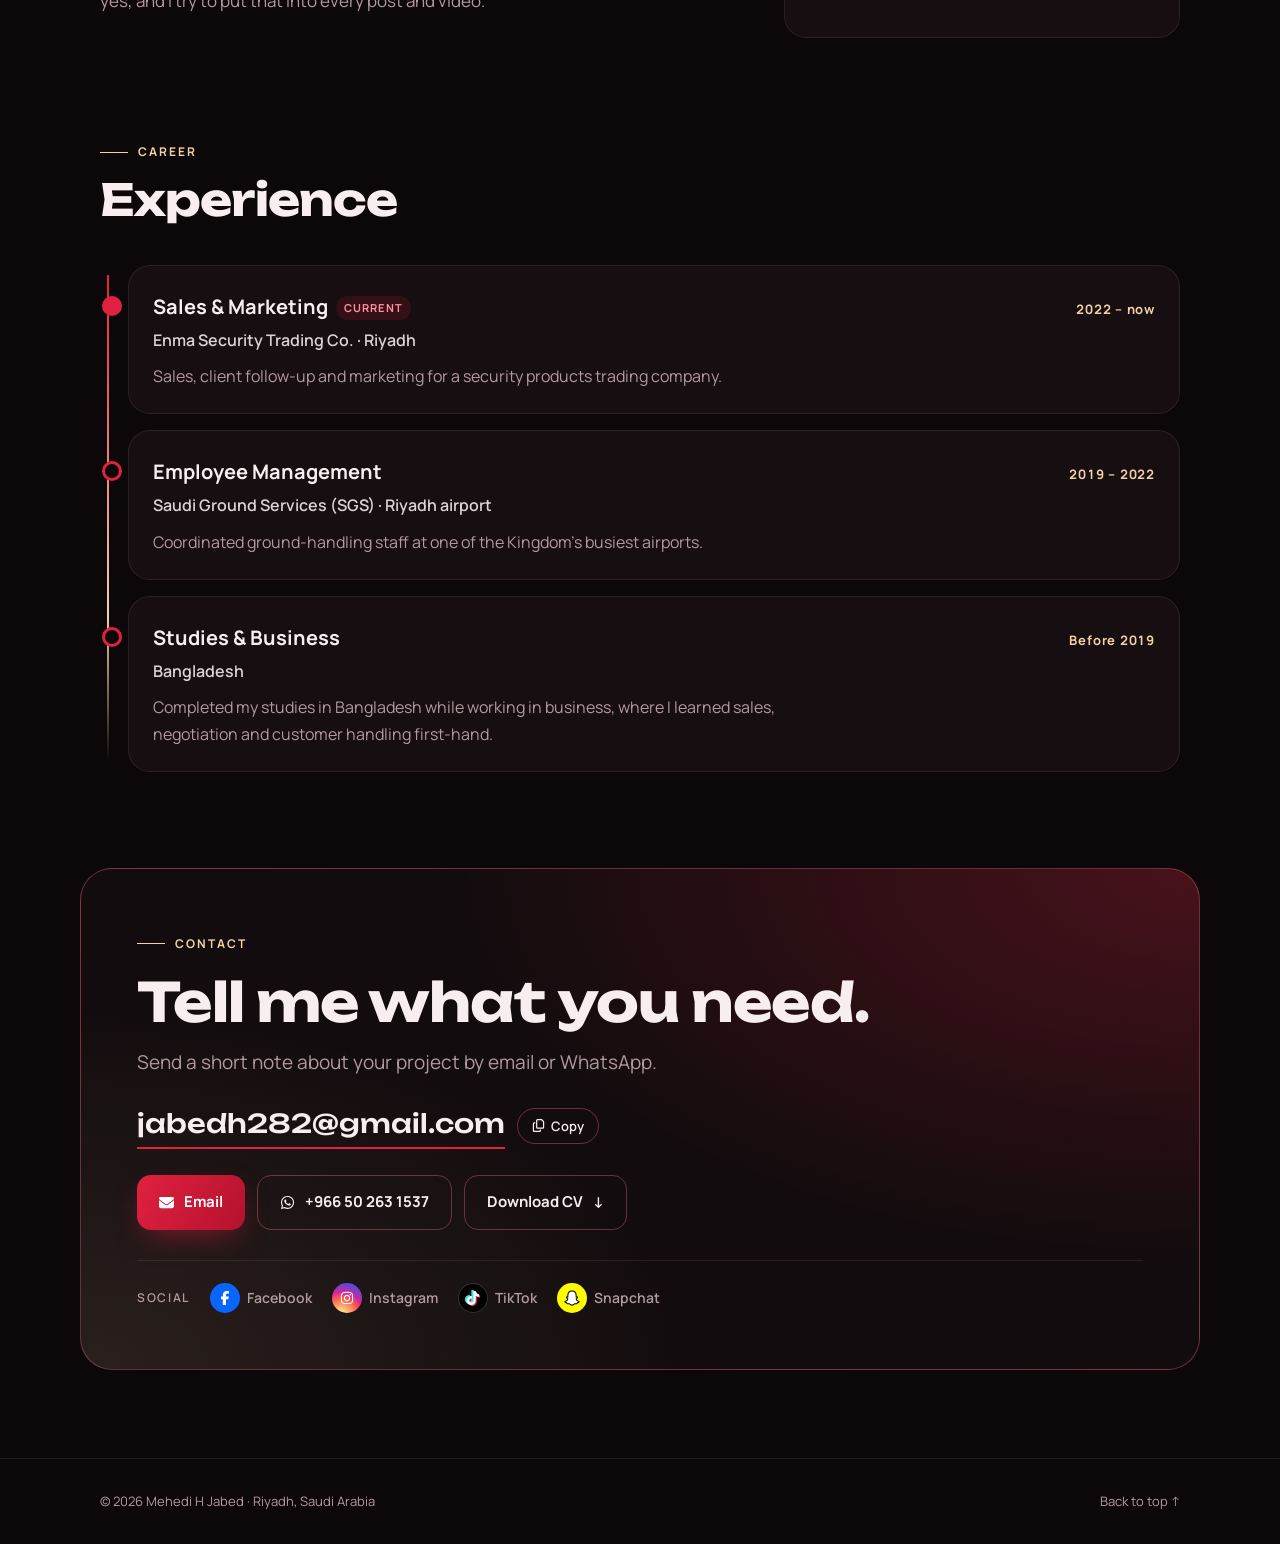
==== commit 82e7796f: "Sparks across the whole page and easier scrolling - Floating sparks now cover the full screen while " ====
--- a/index.html
+++ b/index.html
@@ -68,7 +68,7 @@
 
 *{box-sizing:border-box}
 html{background:var(--bg);scroll-behavior:smooth;scroll-padding-top:80px}
-body{margin:0;background:var(--bg);color:var(--fg);font-family:var(--font-body);font-size:16px;line-height:1.65;-webkit-font-smoothing:antialiased;overflow-x:hidden}
+body{margin:0;background:var(--bg);color:var(--fg);font-family:var(--font-body);font-size:16px;line-height:1.65;-webkit-font-smoothing:antialiased;overflow-x:clip}
 html[data-skin="sky"] body{background:linear-gradient(180deg,#eaf6ff 0%,var(--bg) 40%,#ffffff 100%)}
 a{color:inherit}
 img{max-width:100%;display:block}
@@ -89,7 +89,7 @@
 html[data-skin="sky"] .spot{background:radial-gradient(600px circle at var(--sx,50%) var(--sy,30%),rgba(56,189,248,.14),transparent 45%)}
 .hero{position:relative;overflow:hidden}
 .hero .wrap{position:relative;z-index:1}
-.sparks{position:absolute;inset:0;width:100%;height:100%;z-index:0;pointer-events:none}
+.sparks{position:fixed;inset:0;width:100vw;height:100vh;z-index:0;pointer-events:none}
 @media (hover:none){.spot{display:none}}
 @media (prefers-reduced-motion:reduce){.aurora span{animation:none}.sparks,.spot{display:none}}
 .aurora span:nth-child(1){width:640px;height:640px;background:var(--ruby-deep);top:-240px;left:-200px}
@@ -101,7 +101,7 @@
 .grain{position:fixed;inset:0;z-index:2;pointer-events:none;opacity:.06;mix-blend-mode:overlay;
   background-image:url("data:image/svg+xml,%3Csvg xmlns='http://www.w3.org/2000/svg' width='180' height='180'%3E%3Cfilter id='n'%3E%3CfeTurbulence type='fractalNoise' baseFrequency='.85' numOctaves='3' stitchTiles='stitch'/%3E%3C/filter%3E%3Crect width='100%25' height='100%25' filter='url(%23n)'/%3E%3C/svg%3E")}
 html[data-skin="sky"] .grain{opacity:.03}
-main,header.nav,footer{position:relative;z-index:1}
+main,footer{position:relative;z-index:1}
 
 .nav{position:sticky;top:0;z-index:50;background:var(--nav);backdrop-filter:blur(16px);-webkit-backdrop-filter:blur(16px);border-bottom:1px solid var(--line)}
 .nav .wrap{display:flex;align-items:center;gap:16px;height:64px}
@@ -171,7 +171,7 @@
 html[data-skin="sky"] .facts{box-shadow:0 14px 34px -24px rgba(12,74,130,.35)}
 @media (max-width:760px){.facts{grid-template-columns:1fr;margin-top:40px}.facts div+div{border-inline-start:0;border-top:1px solid var(--line)}}
 
-section.block{padding-block:112px 0}
+section.block{padding-block:96px 0}
 .head{display:grid;grid-template-columns:minmax(0,1fr) minmax(0,420px);align-items:end;gap:14px 48px;margin-bottom:40px}
 .head .eyebrow{margin-bottom:14px}
 .head.solo{grid-template-columns:1fr}
@@ -247,6 +247,34 @@
 .sb.tt .ico{filter:drop-shadow(-1.2px -1px 0 #25f4ee) drop-shadow(1.2px 1px 0 #fe2c55)}
 .socials a .sb.sc{background:#fffc00}
 .sb.sc .ico{font-size:18px}
+.progress{position:absolute;inset-inline:0;bottom:-1px;height:2px;transform-origin:0 50%;transform:scaleX(var(--p,0));background:linear-gradient(90deg,var(--ruby),var(--gold))}
+[dir="rtl"] .progress{transform-origin:100% 50%}
+.menu a.on{color:var(--fg);background:rgba(255,255,255,.06)}
+html[data-skin="sky"] .menu a.on{background:rgba(14,165,233,.1)}
+.to-top{position:fixed;inset-inline-end:24px;bottom:24px;z-index:60;width:48px;height:48px;border-radius:50%;display:grid;place-items:center;
+  border:1px solid var(--line-hi);background:var(--nav);backdrop-filter:blur(12px);-webkit-backdrop-filter:blur(12px);color:var(--fg);font-size:17px;text-decoration:none;
+  opacity:0;transform:translateY(12px);pointer-events:none;transition:opacity .3s,transform .3s}
+.to-top.show{opacity:1;transform:none;pointer-events:auto}
+.to-top:hover{border-color:var(--gold)}
+.dock{display:none}
+@media (max-width:760px){
+  .to-top{display:none}
+  body{padding-bottom:calc(88px + env(safe-area-inset-bottom,0px))}
+  .dock{display:flex;position:fixed;z-index:70;left:50%;transform:translateX(-50%);bottom:calc(12px + env(safe-area-inset-bottom,0px));
+    width:min(420px,calc(100% - 24px));justify-content:space-between;align-items:flex-end;padding:8px 8px 7px;border-radius:24px;
+    background:rgba(20,12,14,.86);backdrop-filter:blur(18px) saturate(160%);-webkit-backdrop-filter:blur(18px) saturate(160%);
+    border:1px solid var(--line);box-shadow:0 18px 40px -12px rgba(0,0,0,.85)}
+  html[data-skin="sky"] .dock{background:rgba(255,255,255,.9);box-shadow:0 18px 40px -16px rgba(12,74,130,.45)}
+  .dock a{flex:1;min-width:0;display:flex;flex-direction:column;align-items:center;gap:4px;text-decoration:none;color:var(--muted);font-size:10.5px;font-weight:700;padding:5px 2px;border-radius:14px}
+  .dock a span{max-width:100%;white-space:nowrap;overflow:hidden;text-overflow:ellipsis}
+  .dock .di{font-size:17px;height:20px;display:grid;place-items:center}
+  .dock a.on{color:var(--fg)}
+  .dock a.on .di{color:var(--gold)}
+  .dock a.on::after{content:"";width:4px;height:4px;border-radius:50%;background:var(--ruby);margin-top:-1px}
+  .dock .dwa{flex:0 0 auto;padding:0 6px;color:var(--fg)}
+  .dock .bubble{width:54px;height:54px;margin-top:-30px;border-radius:50%;display:grid;place-items:center;background:linear-gradient(145deg,#2fe27a,#1faa52);color:#fff;font-size:25px;
+    box-shadow:0 10px 24px -6px rgba(37,211,102,.65),0 0 0 5px var(--bg)}
+}
 .about{display:grid;grid-template-columns:1.25fr .75fr;gap:24px}
 .about .text{font-size:17px;color:var(--muted)}
 .about .text p{margin:0 0 16px;max-width:62ch}
@@ -324,13 +352,14 @@
 </script>
 </head>
 <body>
-<svg xmlns="http://www.w3.org/2000/svg" style="display:none" aria-hidden="true"><!-- Icons: Font Awesome Free 6.5.1, CC BY 4.0, fontawesome.com/license/free --><symbol id="i-whatsapp" viewBox="0 0 448 512"><path d="M380.9 97.1C339 55.1 283.2 32 223.9 32c-122.4 0-222 99.6-222 222 0 39.1 10.2 77.3 29.6 111L0 480l117.7-30.9c32.4 17.7 68.9 27 106.1 27h.1c122.3 0 224.1-99.6 224.1-222 0-59.3-25.2-115-67.1-157zm-157 341.6c-33.2 0-65.7-8.9-94-25.7l-6.7-4-69.8 18.3L72 359.2l-4.4-7c-18.5-29.4-28.2-63.3-28.2-98.2 0-101.7 82.8-184.5 184.6-184.5 49.3 0 95.6 19.2 130.4 54.1 34.8 34.9 56.2 81.2 56.1 130.5 0 101.8-84.9 184.6-186.6 184.6zm101.2-138.2c-5.5-2.8-32.8-16.2-37.9-18-5.1-1.9-8.8-2.8-12.5 2.8-3.7 5.6-14.3 18-17.6 21.8-3.2 3.7-6.5 4.2-12 1.4-32.6-16.3-54-29.1-75.5-66-5.7-9.8 5.7-9.1 16.3-30.3 1.8-3.7.9-6.9-.5-9.7-1.4-2.8-12.5-30.1-17.1-41.2-4.5-10.8-9.1-9.3-12.5-9.5-3.2-.2-6.9-.2-10.6-.2-3.7 0-9.7 1.4-14.8 6.9-5.1 5.6-19.4 19-19.4 46.3 0 27.3 19.9 53.7 22.6 57.4 2.8 3.7 39.1 59.7 94.8 83.8 35.2 15.2 49 16.5 66.6 13.9 10.7-1.6 32.8-13.4 37.4-26.4 4.6-13 4.6-24.1 3.2-26.4-1.3-2.5-5-3.9-10.5-6.6z"/></symbol><symbol id="i-facebook-f" viewBox="0 0 320 512"><path d="M80 299.3V512H196V299.3h86.5l18-97.8H196V166.9c0-51.7 20.3-71.5 72.7-71.5c16.3 0 29.4 .4 37 1.2V7.9C291.4 4 256.4 0 236.2 0C129.3 0 80 50.5 80 159.4v42.1H14v97.8H80z"/></symbol><symbol id="i-instagram" viewBox="0 0 448 512"><path d="M224.1 141c-63.6 0-114.9 51.3-114.9 114.9s51.3 114.9 114.9 114.9S339 319.5 339 255.9 287.7 141 224.1 141zm0 189.6c-41.1 0-74.7-33.5-74.7-74.7s33.5-74.7 74.7-74.7 74.7 33.5 74.7 74.7-33.6 74.7-74.7 74.7zm146.4-194.3c0 14.9-12 26.8-26.8 26.8-14.9 0-26.8-12-26.8-26.8s12-26.8 26.8-26.8 26.8 12 26.8 26.8zm76.1 27.2c-1.7-35.9-9.9-67.7-36.2-93.9-26.2-26.2-58-34.4-93.9-36.2-37-2.1-147.9-2.1-184.9 0-35.8 1.7-67.6 9.9-93.9 36.1s-34.4 58-36.2 93.9c-2.1 37-2.1 147.9 0 184.9 1.7 35.9 9.9 67.7 36.2 93.9s58 34.4 93.9 36.2c37 2.1 147.9 2.1 184.9 0 35.9-1.7 67.7-9.9 93.9-36.2 26.2-26.2 34.4-58 36.2-93.9 2.1-37 2.1-147.8 0-184.8zM398.8 388c-7.8 19.6-22.9 34.7-42.6 42.6-29.5 11.7-99.5 9-132.1 9s-102.7 2.6-132.1-9c-19.6-7.8-34.7-22.9-42.6-42.6-11.7-29.5-9-99.5-9-132.1s-2.6-102.7 9-132.1c7.8-19.6 22.9-34.7 42.6-42.6 29.5-11.7 99.5-9 132.1-9s102.7-2.6 132.1 9c19.6 7.8 34.7 22.9 42.6 42.6 11.7 29.5 9 99.5 9 132.1s2.7 102.7-9 132.1z"/></symbol><symbol id="i-tiktok" viewBox="0 0 448 512"><path d="M448,209.91a210.06,210.06,0,0,1-122.77-39.25V349.38A162.55,162.55,0,1,1,185,188.31V278.2a74.62,74.62,0,1,0,52.23,71.18V0l88,0a121.18,121.18,0,0,0,1.86,22.17h0A122.18,122.18,0,0,0,381,102.39a121.43,121.43,0,0,0,67,20.14Z"/></symbol><symbol id="i-snapchat" viewBox="0 0 512 512"><path d="M496.926,366.6c-3.373-9.176-9.8-14.086-17.112-18.153-1.376-.806-2.641-1.451-3.72-1.947-2.182-1.128-4.414-2.22-6.634-3.373-22.8-12.09-40.609-27.341-52.959-45.42a102.889,102.889,0,0,1-9.089-16.12c-1.054-3.013-1-4.724-.248-6.287a10.221,10.221,0,0,1,2.914-3.038c3.918-2.591,7.96-5.22,10.7-6.993,4.885-3.162,8.754-5.667,11.246-7.44,9.362-6.547,15.909-13.5,20-21.278a42.371,42.371,0,0,0,2.1-35.191c-6.2-16.318-21.613-26.449-40.287-26.449a55.543,55.543,0,0,0-11.718,1.24c-1.029.224-2.059.459-3.063.72.174-11.16-.074-22.94-1.066-34.534-3.522-40.758-17.794-62.123-32.674-79.16A130.167,130.167,0,0,0,332.1,36.443C309.515,23.547,283.91,17,256,17S202.6,23.547,180,36.443a129.735,129.735,0,0,0-33.281,26.783c-14.88,17.038-29.152,38.44-32.673,79.161-.992,11.594-1.24,23.435-1.079,34.533-1-.26-2.021-.5-3.051-.719a55.461,55.461,0,0,0-11.717-1.24c-18.687,0-34.125,10.131-40.3,26.449a42.423,42.423,0,0,0,2.046,35.228c4.105,7.774,10.652,14.731,20.014,21.278,2.48,1.736,6.361,4.24,11.246,7.44,2.641,1.711,6.5,4.216,10.28,6.72a11.054,11.054,0,0,1,3.3,3.311c.794,1.624.818,3.373-.36,6.6a102.02,102.02,0,0,1-8.94,15.785c-12.077,17.669-29.363,32.648-51.434,44.639C32.355,348.608,20.2,352.75,15.069,366.7c-3.868,10.528-1.339,22.506,8.494,32.6a49.137,49.137,0,0,0,12.4,9.387,134.337,134.337,0,0,0,30.342,12.139,20.024,20.024,0,0,1,6.126,2.741c3.583,3.137,3.075,7.861,7.849,14.78a34.468,34.468,0,0,0,8.977,9.127c10.019,6.919,21.278,7.353,33.207,7.811,10.776.41,22.989.881,36.939,5.481,5.778,1.91,11.78,5.605,18.736,9.92C194.842,480.951,217.707,495,255.973,495s61.292-14.123,78.118-24.428c6.907-4.24,12.872-7.9,18.489-9.758,13.949-4.613,26.163-5.072,36.939-5.481,11.928-.459,23.187-.893,33.206-7.812a34.584,34.584,0,0,0,10.218-11.16c3.434-5.84,3.348-9.919,6.572-12.771a18.971,18.971,0,0,1,5.753-2.629A134.893,134.893,0,0,0,476.02,408.71a48.344,48.344,0,0,0,13.019-10.193l.124-.149C498.389,388.5,500.708,376.867,496.926,366.6Zm-34.013,18.277c-20.745,11.458-34.533,10.23-45.259,17.137-9.114,5.865-3.72,18.513-10.342,23.076-8.134,5.617-32.177-.4-63.239,9.858-25.618,8.469-41.961,32.822-88.038,32.822s-62.036-24.3-88.076-32.884c-31-10.255-55.092-4.241-63.239-9.858-6.609-4.563-1.24-17.211-10.341-23.076-10.739-6.907-24.527-5.679-45.26-17.075-13.206-7.291-5.716-11.8-1.314-13.937,75.143-36.381,87.133-92.552,87.666-96.719.645-5.046,1.364-9.014-4.191-14.148-5.369-4.96-29.189-19.7-35.8-24.316-10.937-7.638-15.748-15.264-12.2-24.638,2.48-6.485,8.531-8.928,14.879-8.928a27.643,27.643,0,0,1,5.965.67c12,2.6,23.659,8.617,30.392,10.242a10.749,10.749,0,0,0,2.48.335c3.6,0,4.86-1.811,4.612-5.927-.768-13.132-2.628-38.725-.558-62.644,2.84-32.909,13.442-49.215,26.04-63.636,6.051-6.932,34.484-36.976,88.857-36.976s82.88,29.92,88.931,36.827c12.611,14.421,23.225,30.727,26.04,63.636,2.071,23.919.285,49.525-.558,62.644-.285,4.327,1.017,5.927,4.613,5.927a10.648,10.648,0,0,0,2.48-.335c6.745-1.624,18.4-7.638,30.4-10.242a27.641,27.641,0,0,1,5.964-.67c6.386,0,12.4,2.48,14.88,8.928,3.546,9.374-1.24,17-12.189,24.639-6.609,4.612-30.429,19.343-35.8,24.315-5.568,5.134-4.836,9.1-4.191,14.149.533,4.228,12.511,60.4,87.666,96.718C468.629,373.011,476.119,377.524,462.913,384.877Z"/></symbol><symbol id="i-envelope" viewBox="0 0 512 512"><path d="M48 64C21.5 64 0 85.5 0 112c0 15.1 7.1 29.3 19.2 38.4L236.8 313.6c11.4 8.5 27 8.5 38.4 0L492.8 150.4c12.1-9.1 19.2-23.3 19.2-38.4c0-26.5-21.5-48-48-48H48zM0 176V384c0 35.3 28.7 64 64 64H448c35.3 0 64-28.7 64-64V176L294.4 339.2c-22.8 17.1-54 17.1-76.8 0L0 176z"/></symbol><symbol id="i-bullhorn" viewBox="0 0 512 512"><path d="M480 32c0-12.9-7.8-24.6-19.8-29.6s-25.7-2.2-34.9 6.9L381.7 53c-48 48-113.1 75-181 75H192 160 64c-35.3 0-64 28.7-64 64v96c0 35.3 28.7 64 64 64l0 128c0 17.7 14.3 32 32 32h64c17.7 0 32-14.3 32-32V352l8.7 0c67.9 0 133 27 181 75l43.6 43.6c9.2 9.2 22.9 11.9 34.9 6.9s19.8-16.6 19.8-29.6V300.4c18.6-8.8 32-32.5 32-60.4s-13.4-51.6-32-60.4V32zm-64 76.7V240 371.3C357.2 317.8 280.5 288 200.7 288H192V192h8.7c79.8 0 156.5-29.8 215.3-83.3z"/></symbol><symbol id="i-pen-nib" viewBox="0 0 512 512"><path d="M368.4 18.3L312.7 74.1 437.9 199.3l55.7-55.7c21.9-21.9 21.9-57.3 0-79.2L447.6 18.3c-21.9-21.9-57.3-21.9-79.2 0zM288 94.6l-9.2 2.8L134.7 140.6c-19.9 6-35.7 21.2-42.3 41L3.8 445.8c-3.8 11.3-1 23.9 7.3 32.4L164.7 324.7c-3-6.3-4.7-13.3-4.7-20.7c0-26.5 21.5-48 48-48s48 21.5 48 48s-21.5 48-48 48c-7.4 0-14.4-1.7-20.7-4.7L33.7 500.9c8.6 8.3 21.1 11.2 32.4 7.3l264.3-88.6c19.7-6.6 35-22.4 41-42.3l43.2-144.1 2.8-9.2L288 94.6z"/></symbol><symbol id="i-film" viewBox="0 0 512 512"><path d="M0 96C0 60.7 28.7 32 64 32H448c35.3 0 64 28.7 64 64V416c0 35.3-28.7 64-64 64H64c-35.3 0-64-28.7-64-64V96zM48 368v32c0 8.8 7.2 16 16 16H96c8.8 0 16-7.2 16-16V368c0-8.8-7.2-16-16-16H64c-8.8 0-16 7.2-16 16zm368-16c-8.8 0-16 7.2-16 16v32c0 8.8 7.2 16 16 16h32c8.8 0 16-7.2 16-16V368c0-8.8-7.2-16-16-16H416zM48 240v32c0 8.8 7.2 16 16 16H96c8.8 0 16-7.2 16-16V240c0-8.8-7.2-16-16-16H64c-8.8 0-16 7.2-16 16zm368-16c-8.8 0-16 7.2-16 16v32c0 8.8 7.2 16 16 16h32c8.8 0 16-7.2 16-16V240c0-8.8-7.2-16-16-16H416zM48 112v32c0 8.8 7.2 16 16 16H96c8.8 0 16-7.2 16-16V112c0-8.8-7.2-16-16-16H64c-8.8 0-16 7.2-16 16zM416 96c-8.8 0-16 7.2-16 16v32c0 8.8 7.2 16 16 16h32c8.8 0 16-7.2 16-16V112c0-8.8-7.2-16-16-16H416zM160 128v64c0 17.7 14.3 32 32 32H320c17.7 0 32-14.3 32-32V128c0-17.7-14.3-32-32-32H192c-17.7 0-32 14.3-32 32zm32 160c-17.7 0-32 14.3-32 32v64c0 17.7 14.3 32 32 32H320c17.7 0 32-14.3 32-32V320c0-17.7-14.3-32-32-32H192z"/></symbol><symbol id="i-camera" viewBox="0 0 512 512"><path d="M149.1 64.8L138.7 96H64C28.7 96 0 124.7 0 160V416c0 35.3 28.7 64 64 64H448c35.3 0 64-28.7 64-64V160c0-35.3-28.7-64-64-64H373.3L362.9 64.8C356.4 45.2 338.1 32 317.4 32H194.6c-20.7 0-39 13.2-45.5 32.8zM256 192a96 96 0 1 1 0 192 96 96 0 1 1 0-192z"/></symbol><symbol id="i-code" viewBox="0 0 640 512"><path d="M392.8 1.2c-17-4.9-34.7 5-39.6 22l-128 448c-4.9 17 5 34.7 22 39.6s34.7-5 39.6-22l128-448c4.9-17-5-34.7-22-39.6zm80.6 120.1c-12.5 12.5-12.5 32.8 0 45.3L562.7 256l-89.4 89.4c-12.5 12.5-12.5 32.8 0 45.3s32.8 12.5 45.3 0l112-112c12.5-12.5 12.5-32.8 0-45.3l-112-112c-12.5-12.5-32.8-12.5-45.3 0zm-306.7 0c-12.5-12.5-32.8-12.5-45.3 0l-112 112c-12.5 12.5-12.5 32.8 0 45.3l112 112c12.5 12.5 32.8 12.5 45.3 0s12.5-32.8 0-45.3L77.3 256l89.4-89.4c12.5-12.5 12.5-32.8 0-45.3z"/></symbol><symbol id="i-handshake" viewBox="0 0 640 512"><path d="M323.4 85.2l-96.8 78.4c-16.1 13-19.2 36.4-7 53.1c12.9 17.8 38 21.3 55.3 7.8l99.3-77.2c7-5.4 17-4.2 22.5 2.8s4.2 17-2.8 22.5l-20.9 16.2L512 316.8V128h-.7l-3.9-2.5L434.8 79c-15.3-9.8-33.2-15-51.4-15c-21.8 0-43 7.5-60 21.2zm22.8 124.4l-51.7 40.2C263 274.4 217.3 268 193.7 235.6c-22.2-30.5-16.6-73.1 12.7-96.8l83.2-67.3c-11.6-4.9-24.1-7.4-36.8-7.4C234 64 215.7 69.6 200 80l-72 48V352h28.2l91.4 83.4c19.6 17.9 49.9 16.5 67.8-3.1c5.5-6.1 9.2-13.2 11.1-20.6l17 15.6c19.5 17.9 49.9 16.6 67.8-2.9c4.5-4.9 7.8-10.6 9.9-16.5c19.4 13 45.8 10.3 62.1-7.5c17.9-19.5 16.6-49.9-2.9-67.8l-134.2-123zM16 128c-8.8 0-16 7.2-16 16V352c0 17.7 14.3 32 32 32H64c17.7 0 32-14.3 32-32V128H16zM48 320a16 16 0 1 1 0 32 16 16 0 1 1 0-32zM544 128V352c0 17.7 14.3 32 32 32h32c17.7 0 32-14.3 32-32V144c0-8.8-7.2-16-16-16H544zm32 208a16 16 0 1 1 32 0 16 16 0 1 1 -32 0z"/></symbol><symbol id="i-cctv" viewBox="0 0 24 24"><g fill="none" stroke="currentColor" stroke-width="2" stroke-linecap="round" stroke-linejoin="round"><path d="M3.5 7.2 17 3.6l1.8 6.6-13.5 3.6z"/><path d="M18.8 10.2l2.4.6-.9 3.3-2.6-.7"/><path d="M8.6 12.8l.9 3.4H5.2"/><path d="M3 13.5v6"/></g></symbol><symbol id="i-wifi" viewBox="0 0 24 24"><g fill="none" stroke="currentColor" stroke-width="2" stroke-linecap="round"><path d="M2.5 9a14 14 0 0 1 19 0"/><path d="M5.8 12.4a9.3 9.3 0 0 1 12.4 0"/><path d="M9.1 15.8a4.6 4.6 0 0 1 5.8 0"/></g><circle cx="12" cy="19.2" r="1.6" fill="currentColor"/></symbol><symbol id="i-copy" viewBox="0 0 448 512"><path d="M384 336H192c-8.8 0-16-7.2-16-16V64c0-8.8 7.2-16 16-16l140.1 0L400 115.9V320c0 8.8-7.2 16-16 16zM192 384H384c35.3 0 64-28.7 64-64V115.9c0-12.7-5.1-24.9-14.1-33.9L366.1 14.1c-9-9-21.2-14.1-33.9-14.1H192c-35.3 0-64 28.7-64 64V320c0 35.3 28.7 64 64 64zM64 128c-35.3 0-64 28.7-64 64V448c0 35.3 28.7 64 64 64H256c35.3 0 64-28.7 64-64V416H272v32c0 8.8-7.2 16-16 16H64c-8.8 0-16-7.2-16-16V192c0-8.8 7.2-16 16-16H96V128H64z"/></symbol></svg>
+<svg xmlns="http://www.w3.org/2000/svg" style="display:none" aria-hidden="true"><!-- Icons: Font Awesome Free 6.5.1, CC BY 4.0, fontawesome.com/license/free --><symbol id="i-whatsapp" viewBox="0 0 448 512"><path d="M380.9 97.1C339 55.1 283.2 32 223.9 32c-122.4 0-222 99.6-222 222 0 39.1 10.2 77.3 29.6 111L0 480l117.7-30.9c32.4 17.7 68.9 27 106.1 27h.1c122.3 0 224.1-99.6 224.1-222 0-59.3-25.2-115-67.1-157zm-157 341.6c-33.2 0-65.7-8.9-94-25.7l-6.7-4-69.8 18.3L72 359.2l-4.4-7c-18.5-29.4-28.2-63.3-28.2-98.2 0-101.7 82.8-184.5 184.6-184.5 49.3 0 95.6 19.2 130.4 54.1 34.8 34.9 56.2 81.2 56.1 130.5 0 101.8-84.9 184.6-186.6 184.6zm101.2-138.2c-5.5-2.8-32.8-16.2-37.9-18-5.1-1.9-8.8-2.8-12.5 2.8-3.7 5.6-14.3 18-17.6 21.8-3.2 3.7-6.5 4.2-12 1.4-32.6-16.3-54-29.1-75.5-66-5.7-9.8 5.7-9.1 16.3-30.3 1.8-3.7.9-6.9-.5-9.7-1.4-2.8-12.5-30.1-17.1-41.2-4.5-10.8-9.1-9.3-12.5-9.5-3.2-.2-6.9-.2-10.6-.2-3.7 0-9.7 1.4-14.8 6.9-5.1 5.6-19.4 19-19.4 46.3 0 27.3 19.9 53.7 22.6 57.4 2.8 3.7 39.1 59.7 94.8 83.8 35.2 15.2 49 16.5 66.6 13.9 10.7-1.6 32.8-13.4 37.4-26.4 4.6-13 4.6-24.1 3.2-26.4-1.3-2.5-5-3.9-10.5-6.6z"/></symbol><symbol id="i-facebook-f" viewBox="0 0 320 512"><path d="M80 299.3V512H196V299.3h86.5l18-97.8H196V166.9c0-51.7 20.3-71.5 72.7-71.5c16.3 0 29.4 .4 37 1.2V7.9C291.4 4 256.4 0 236.2 0C129.3 0 80 50.5 80 159.4v42.1H14v97.8H80z"/></symbol><symbol id="i-instagram" viewBox="0 0 448 512"><path d="M224.1 141c-63.6 0-114.9 51.3-114.9 114.9s51.3 114.9 114.9 114.9S339 319.5 339 255.9 287.7 141 224.1 141zm0 189.6c-41.1 0-74.7-33.5-74.7-74.7s33.5-74.7 74.7-74.7 74.7 33.5 74.7 74.7-33.6 74.7-74.7 74.7zm146.4-194.3c0 14.9-12 26.8-26.8 26.8-14.9 0-26.8-12-26.8-26.8s12-26.8 26.8-26.8 26.8 12 26.8 26.8zm76.1 27.2c-1.7-35.9-9.9-67.7-36.2-93.9-26.2-26.2-58-34.4-93.9-36.2-37-2.1-147.9-2.1-184.9 0-35.8 1.7-67.6 9.9-93.9 36.1s-34.4 58-36.2 93.9c-2.1 37-2.1 147.9 0 184.9 1.7 35.9 9.9 67.7 36.2 93.9s58 34.4 93.9 36.2c37 2.1 147.9 2.1 184.9 0 35.9-1.7 67.7-9.9 93.9-36.2 26.2-26.2 34.4-58 36.2-93.9 2.1-37 2.1-147.8 0-184.8zM398.8 388c-7.8 19.6-22.9 34.7-42.6 42.6-29.5 11.7-99.5 9-132.1 9s-102.7 2.6-132.1-9c-19.6-7.8-34.7-22.9-42.6-42.6-11.7-29.5-9-99.5-9-132.1s-2.6-102.7 9-132.1c7.8-19.6 22.9-34.7 42.6-42.6 29.5-11.7 99.5-9 132.1-9s102.7-2.6 132.1 9c19.6 7.8 34.7 22.9 42.6 42.6 11.7 29.5 9 99.5 9 132.1s2.7 102.7-9 132.1z"/></symbol><symbol id="i-tiktok" viewBox="0 0 448 512"><path d="M448,209.91a210.06,210.06,0,0,1-122.77-39.25V349.38A162.55,162.55,0,1,1,185,188.31V278.2a74.62,74.62,0,1,0,52.23,71.18V0l88,0a121.18,121.18,0,0,0,1.86,22.17h0A122.18,122.18,0,0,0,381,102.39a121.43,121.43,0,0,0,67,20.14Z"/></symbol><symbol id="i-snapchat" viewBox="0 0 512 512"><path d="M496.926,366.6c-3.373-9.176-9.8-14.086-17.112-18.153-1.376-.806-2.641-1.451-3.72-1.947-2.182-1.128-4.414-2.22-6.634-3.373-22.8-12.09-40.609-27.341-52.959-45.42a102.889,102.889,0,0,1-9.089-16.12c-1.054-3.013-1-4.724-.248-6.287a10.221,10.221,0,0,1,2.914-3.038c3.918-2.591,7.96-5.22,10.7-6.993,4.885-3.162,8.754-5.667,11.246-7.44,9.362-6.547,15.909-13.5,20-21.278a42.371,42.371,0,0,0,2.1-35.191c-6.2-16.318-21.613-26.449-40.287-26.449a55.543,55.543,0,0,0-11.718,1.24c-1.029.224-2.059.459-3.063.72.174-11.16-.074-22.94-1.066-34.534-3.522-40.758-17.794-62.123-32.674-79.16A130.167,130.167,0,0,0,332.1,36.443C309.515,23.547,283.91,17,256,17S202.6,23.547,180,36.443a129.735,129.735,0,0,0-33.281,26.783c-14.88,17.038-29.152,38.44-32.673,79.161-.992,11.594-1.24,23.435-1.079,34.533-1-.26-2.021-.5-3.051-.719a55.461,55.461,0,0,0-11.717-1.24c-18.687,0-34.125,10.131-40.3,26.449a42.423,42.423,0,0,0,2.046,35.228c4.105,7.774,10.652,14.731,20.014,21.278,2.48,1.736,6.361,4.24,11.246,7.44,2.641,1.711,6.5,4.216,10.28,6.72a11.054,11.054,0,0,1,3.3,3.311c.794,1.624.818,3.373-.36,6.6a102.02,102.02,0,0,1-8.94,15.785c-12.077,17.669-29.363,32.648-51.434,44.639C32.355,348.608,20.2,352.75,15.069,366.7c-3.868,10.528-1.339,22.506,8.494,32.6a49.137,49.137,0,0,0,12.4,9.387,134.337,134.337,0,0,0,30.342,12.139,20.024,20.024,0,0,1,6.126,2.741c3.583,3.137,3.075,7.861,7.849,14.78a34.468,34.468,0,0,0,8.977,9.127c10.019,6.919,21.278,7.353,33.207,7.811,10.776.41,22.989.881,36.939,5.481,5.778,1.91,11.78,5.605,18.736,9.92C194.842,480.951,217.707,495,255.973,495s61.292-14.123,78.118-24.428c6.907-4.24,12.872-7.9,18.489-9.758,13.949-4.613,26.163-5.072,36.939-5.481,11.928-.459,23.187-.893,33.206-7.812a34.584,34.584,0,0,0,10.218-11.16c3.434-5.84,3.348-9.919,6.572-12.771a18.971,18.971,0,0,1,5.753-2.629A134.893,134.893,0,0,0,476.02,408.71a48.344,48.344,0,0,0,13.019-10.193l.124-.149C498.389,388.5,500.708,376.867,496.926,366.6Zm-34.013,18.277c-20.745,11.458-34.533,10.23-45.259,17.137-9.114,5.865-3.72,18.513-10.342,23.076-8.134,5.617-32.177-.4-63.239,9.858-25.618,8.469-41.961,32.822-88.038,32.822s-62.036-24.3-88.076-32.884c-31-10.255-55.092-4.241-63.239-9.858-6.609-4.563-1.24-17.211-10.341-23.076-10.739-6.907-24.527-5.679-45.26-17.075-13.206-7.291-5.716-11.8-1.314-13.937,75.143-36.381,87.133-92.552,87.666-96.719.645-5.046,1.364-9.014-4.191-14.148-5.369-4.96-29.189-19.7-35.8-24.316-10.937-7.638-15.748-15.264-12.2-24.638,2.48-6.485,8.531-8.928,14.879-8.928a27.643,27.643,0,0,1,5.965.67c12,2.6,23.659,8.617,30.392,10.242a10.749,10.749,0,0,0,2.48.335c3.6,0,4.86-1.811,4.612-5.927-.768-13.132-2.628-38.725-.558-62.644,2.84-32.909,13.442-49.215,26.04-63.636,6.051-6.932,34.484-36.976,88.857-36.976s82.88,29.92,88.931,36.827c12.611,14.421,23.225,30.727,26.04,63.636,2.071,23.919.285,49.525-.558,62.644-.285,4.327,1.017,5.927,4.613,5.927a10.648,10.648,0,0,0,2.48-.335c6.745-1.624,18.4-7.638,30.4-10.242a27.641,27.641,0,0,1,5.964-.67c6.386,0,12.4,2.48,14.88,8.928,3.546,9.374-1.24,17-12.189,24.639-6.609,4.612-30.429,19.343-35.8,24.315-5.568,5.134-4.836,9.1-4.191,14.149.533,4.228,12.511,60.4,87.666,96.718C468.629,373.011,476.119,377.524,462.913,384.877Z"/></symbol><symbol id="i-envelope" viewBox="0 0 512 512"><path d="M48 64C21.5 64 0 85.5 0 112c0 15.1 7.1 29.3 19.2 38.4L236.8 313.6c11.4 8.5 27 8.5 38.4 0L492.8 150.4c12.1-9.1 19.2-23.3 19.2-38.4c0-26.5-21.5-48-48-48H48zM0 176V384c0 35.3 28.7 64 64 64H448c35.3 0 64-28.7 64-64V176L294.4 339.2c-22.8 17.1-54 17.1-76.8 0L0 176z"/></symbol><symbol id="i-bullhorn" viewBox="0 0 512 512"><path d="M480 32c0-12.9-7.8-24.6-19.8-29.6s-25.7-2.2-34.9 6.9L381.7 53c-48 48-113.1 75-181 75H192 160 64c-35.3 0-64 28.7-64 64v96c0 35.3 28.7 64 64 64l0 128c0 17.7 14.3 32 32 32h64c17.7 0 32-14.3 32-32V352l8.7 0c67.9 0 133 27 181 75l43.6 43.6c9.2 9.2 22.9 11.9 34.9 6.9s19.8-16.6 19.8-29.6V300.4c18.6-8.8 32-32.5 32-60.4s-13.4-51.6-32-60.4V32zm-64 76.7V240 371.3C357.2 317.8 280.5 288 200.7 288H192V192h8.7c79.8 0 156.5-29.8 215.3-83.3z"/></symbol><symbol id="i-pen-nib" viewBox="0 0 512 512"><path d="M368.4 18.3L312.7 74.1 437.9 199.3l55.7-55.7c21.9-21.9 21.9-57.3 0-79.2L447.6 18.3c-21.9-21.9-57.3-21.9-79.2 0zM288 94.6l-9.2 2.8L134.7 140.6c-19.9 6-35.7 21.2-42.3 41L3.8 445.8c-3.8 11.3-1 23.9 7.3 32.4L164.7 324.7c-3-6.3-4.7-13.3-4.7-20.7c0-26.5 21.5-48 48-48s48 21.5 48 48s-21.5 48-48 48c-7.4 0-14.4-1.7-20.7-4.7L33.7 500.9c8.6 8.3 21.1 11.2 32.4 7.3l264.3-88.6c19.7-6.6 35-22.4 41-42.3l43.2-144.1 2.8-9.2L288 94.6z"/></symbol><symbol id="i-film" viewBox="0 0 512 512"><path d="M0 96C0 60.7 28.7 32 64 32H448c35.3 0 64 28.7 64 64V416c0 35.3-28.7 64-64 64H64c-35.3 0-64-28.7-64-64V96zM48 368v32c0 8.8 7.2 16 16 16H96c8.8 0 16-7.2 16-16V368c0-8.8-7.2-16-16-16H64c-8.8 0-16 7.2-16 16zm368-16c-8.8 0-16 7.2-16 16v32c0 8.8 7.2 16 16 16h32c8.8 0 16-7.2 16-16V368c0-8.8-7.2-16-16-16H416zM48 240v32c0 8.8 7.2 16 16 16H96c8.8 0 16-7.2 16-16V240c0-8.8-7.2-16-16-16H64c-8.8 0-16 7.2-16 16zm368-16c-8.8 0-16 7.2-16 16v32c0 8.8 7.2 16 16 16h32c8.8 0 16-7.2 16-16V240c0-8.8-7.2-16-16-16H416zM48 112v32c0 8.8 7.2 16 16 16H96c8.8 0 16-7.2 16-16V112c0-8.8-7.2-16-16-16H64c-8.8 0-16 7.2-16 16zM416 96c-8.8 0-16 7.2-16 16v32c0 8.8 7.2 16 16 16h32c8.8 0 16-7.2 16-16V112c0-8.8-7.2-16-16-16H416zM160 128v64c0 17.7 14.3 32 32 32H320c17.7 0 32-14.3 32-32V128c0-17.7-14.3-32-32-32H192c-17.7 0-32 14.3-32 32zm32 160c-17.7 0-32 14.3-32 32v64c0 17.7 14.3 32 32 32H320c17.7 0 32-14.3 32-32V320c0-17.7-14.3-32-32-32H192z"/></symbol><symbol id="i-camera" viewBox="0 0 512 512"><path d="M149.1 64.8L138.7 96H64C28.7 96 0 124.7 0 160V416c0 35.3 28.7 64 64 64H448c35.3 0 64-28.7 64-64V160c0-35.3-28.7-64-64-64H373.3L362.9 64.8C356.4 45.2 338.1 32 317.4 32H194.6c-20.7 0-39 13.2-45.5 32.8zM256 192a96 96 0 1 1 0 192 96 96 0 1 1 0-192z"/></symbol><symbol id="i-code" viewBox="0 0 640 512"><path d="M392.8 1.2c-17-4.9-34.7 5-39.6 22l-128 448c-4.9 17 5 34.7 22 39.6s34.7-5 39.6-22l128-448c4.9-17-5-34.7-22-39.6zm80.6 120.1c-12.5 12.5-12.5 32.8 0 45.3L562.7 256l-89.4 89.4c-12.5 12.5-12.5 32.8 0 45.3s32.8 12.5 45.3 0l112-112c12.5-12.5 12.5-32.8 0-45.3l-112-112c-12.5-12.5-32.8-12.5-45.3 0zm-306.7 0c-12.5-12.5-32.8-12.5-45.3 0l-112 112c-12.5 12.5-12.5 32.8 0 45.3l112 112c12.5 12.5 32.8 12.5 45.3 0s12.5-32.8 0-45.3L77.3 256l89.4-89.4c12.5-12.5 12.5-32.8 0-45.3z"/></symbol><symbol id="i-handshake" viewBox="0 0 640 512"><path d="M323.4 85.2l-96.8 78.4c-16.1 13-19.2 36.4-7 53.1c12.9 17.8 38 21.3 55.3 7.8l99.3-77.2c7-5.4 17-4.2 22.5 2.8s4.2 17-2.8 22.5l-20.9 16.2L512 316.8V128h-.7l-3.9-2.5L434.8 79c-15.3-9.8-33.2-15-51.4-15c-21.8 0-43 7.5-60 21.2zm22.8 124.4l-51.7 40.2C263 274.4 217.3 268 193.7 235.6c-22.2-30.5-16.6-73.1 12.7-96.8l83.2-67.3c-11.6-4.9-24.1-7.4-36.8-7.4C234 64 215.7 69.6 200 80l-72 48V352h28.2l91.4 83.4c19.6 17.9 49.9 16.5 67.8-3.1c5.5-6.1 9.2-13.2 11.1-20.6l17 15.6c19.5 17.9 49.9 16.6 67.8-2.9c4.5-4.9 7.8-10.6 9.9-16.5c19.4 13 45.8 10.3 62.1-7.5c17.9-19.5 16.6-49.9-2.9-67.8l-134.2-123zM16 128c-8.8 0-16 7.2-16 16V352c0 17.7 14.3 32 32 32H64c17.7 0 32-14.3 32-32V128H16zM48 320a16 16 0 1 1 0 32 16 16 0 1 1 0-32zM544 128V352c0 17.7 14.3 32 32 32h32c17.7 0 32-14.3 32-32V144c0-8.8-7.2-16-16-16H544zm32 208a16 16 0 1 1 32 0 16 16 0 1 1 -32 0z"/></symbol><symbol id="i-cctv" viewBox="0 0 24 24"><g fill="none" stroke="currentColor" stroke-width="2" stroke-linecap="round" stroke-linejoin="round"><path d="M3.5 7.2 17 3.6l1.8 6.6-13.5 3.6z"/><path d="M18.8 10.2l2.4.6-.9 3.3-2.6-.7"/><path d="M8.6 12.8l.9 3.4H5.2"/><path d="M3 13.5v6"/></g></symbol><symbol id="i-wifi" viewBox="0 0 24 24"><g fill="none" stroke="currentColor" stroke-width="2" stroke-linecap="round"><path d="M2.5 9a14 14 0 0 1 19 0"/><path d="M5.8 12.4a9.3 9.3 0 0 1 12.4 0"/><path d="M9.1 15.8a4.6 4.6 0 0 1 5.8 0"/></g><circle cx="12" cy="19.2" r="1.6" fill="currentColor"/></symbol><symbol id="i-house" viewBox="0 0 576 512"><path d="M575.8 255.5c0 18-15 32.1-32 32.1h-32l.7 160.2c0 2.7-.2 5.4-.5 8.1V472c0 22.1-17.9 40-40 40H456c-1.1 0-2.2 0-3.3-.1c-1.4 .1-2.8 .1-4.2 .1H416 392c-22.1 0-40-17.9-40-40V448 384c0-17.7-14.3-32-32-32H256c-17.7 0-32 14.3-32 32v64 24c0 22.1-17.9 40-40 40H160 128.1c-1.5 0-3-.1-4.5-.2c-1.2 .1-2.4 .2-3.6 .2H104c-22.1 0-40-17.9-40-40V360c0-.9 0-1.9 .1-2.8V287.6H32c-18 0-32-14-32-32.1c0-9 3-17 10-24L266.4 8c7-7 15-8 22-8s15 2 21 7L564.8 231.5c8 7 12 15 11 24z"/></symbol><symbol id="i-briefcase" viewBox="0 0 512 512"><path d="M184 48H328c4.4 0 8 3.6 8 8V96H176V56c0-4.4 3.6-8 8-8zm-56 8V96H64C28.7 96 0 124.7 0 160v96H192 320 512V160c0-35.3-28.7-64-64-64H384V56c0-30.9-25.1-56-56-56H184c-30.9 0-56 25.1-56 56zM512 288H320v32c0 17.7-14.3 32-32 32H224c-17.7 0-32-14.3-32-32V288H0V416c0 35.3 28.7 64 64 64H448c35.3 0 64-28.7 64-64V288z"/></symbol><symbol id="i-layer-group" viewBox="0 0 576 512"><path d="M264.5 5.2c14.9-6.9 32.1-6.9 47 0l218.6 101c8.5 3.9 13.9 12.4 13.9 21.8s-5.4 17.9-13.9 21.8l-218.6 101c-14.9 6.9-32.1 6.9-47 0L45.9 149.8C37.4 145.8 32 137.3 32 128s5.4-17.9 13.9-21.8L264.5 5.2zM476.9 209.6l53.2 24.6c8.5 3.9 13.9 12.4 13.9 21.8s-5.4 17.9-13.9 21.8l-218.6 101c-14.9 6.9-32.1 6.9-47 0L45.9 277.8C37.4 273.8 32 265.3 32 256s5.4-17.9 13.9-21.8l53.2-24.6 152 70.2c23.4 10.8 50.4 10.8 73.8 0l152-70.2zm-152 198.2l152-70.2 53.2 24.6c8.5 3.9 13.9 12.4 13.9 21.8s-5.4 17.9-13.9 21.8l-218.6 101c-14.9 6.9-32.1 6.9-47 0L45.9 405.8C37.4 401.8 32 393.3 32 384s5.4-17.9 13.9-21.8l53.2-24.6 152 70.2c23.4 10.8 50.4 10.8 73.8 0z"/></symbol><symbol id="i-paper-plane" viewBox="0 0 512 512"><path d="M498.1 5.6c10.1 7 15.4 19.1 13.5 31.2l-64 416c-1.5 9.7-7.4 18.2-16 23s-18.9 5.4-28 1.6L284 427.7l-68.5 74.1c-8.9 9.7-22.9 12.9-35.2 8.1S160 493.2 160 480V396.4c0-4 1.5-7.8 4.2-10.7L331.8 202.8c5.8-6.3 5.6-16-.4-22s-15.7-6.4-22-.7L106 360.8 17.7 316.6C7.1 311.3 .3 300.7 0 288.9s5.9-22.8 16.1-28.7l448-256c10.7-6.1 23.9-5.5 34 1.4z"/></symbol><symbol id="i-arrow-up" viewBox="0 0 384 512"><path d="M214.6 41.4c-12.5-12.5-32.8-12.5-45.3 0l-160 160c-12.5 12.5-12.5 32.8 0 45.3s32.8 12.5 45.3 0L160 141.2V448c0 17.7 14.3 32 32 32s32-14.3 32-32V141.2L329.4 246.6c12.5 12.5 32.8 12.5 45.3 0s12.5-32.8 0-45.3l-160-160z"/></symbol><symbol id="i-copy" viewBox="0 0 448 512"><path d="M384 336H192c-8.8 0-16-7.2-16-16V64c0-8.8 7.2-16 16-16l140.1 0L400 115.9V320c0 8.8-7.2 16-16 16zM192 384H384c35.3 0 64-28.7 64-64V115.9c0-12.7-5.1-24.9-14.1-33.9L366.1 14.1c-9-9-21.2-14.1-33.9-14.1H192c-35.3 0-64 28.7-64 64V320c0 35.3 28.7 64 64 64zM64 128c-35.3 0-64 28.7-64 64V448c0 35.3 28.7 64 64 64H256c35.3 0 64-28.7 64-64V416H272v32c0 8.8-7.2 16-16 16H64c-8.8 0-16-7.2-16-16V192c0-8.8 7.2-16 16-16H96V128H64z"/></symbol></svg>
 <a class="skip" href="#work" data-i18n="skip">Skip to content</a>
 <div class="aurora" aria-hidden="true"><span></span><span></span><span></span></div>
 <div class="spot" aria-hidden="true"></div>
+<canvas class="sparks" aria-hidden="true"></canvas>
 <div class="grain" aria-hidden="true"></div>
 
-<header class="nav">
+<header class="nav"><span class="progress" aria-hidden="true"></span>
   <div class="wrap">
     <a class="brand" href="#top" data-i18n="name">Mehedi H Jabed</a>
     <nav class="menu" aria-label="Main">
@@ -350,7 +379,7 @@
 </header>
 
 <main id="top">
-  <section class="hero"><canvas class="sparks" aria-hidden="true"></canvas>
+  <section class="hero">
     <div class="wrap hero-grid">
       <div>
         <p class="eyebrow" data-i18n="hero.eb">Marketing, design &amp; sales · Riyadh</p>
@@ -527,6 +556,15 @@
     </div>
   </section>
 </main>
+
+<a class="to-top" href="#top" aria-label="Back to top"><svg class="ico" aria-hidden="true"><use href="#i-arrow-up"/></svg></a>
+<nav class="dock" aria-label="Quick menu">
+  <a href="#top" data-spy="top" class="on"><span class="di"><svg class="ico" aria-hidden="true"><use href="#i-house"/></svg></span><span data-i18n="dock.home">Home</span></a>
+  <a href="#work" data-spy="work"><span class="di"><svg class="ico" aria-hidden="true"><use href="#i-briefcase"/></svg></span><span data-i18n="nav.work">Work</span></a>
+  <a class="dwa" href="https://wa.me/966502631537" target="_blank" rel="noopener" aria-label="WhatsApp"><span class="bubble"><svg class="ico" aria-hidden="true"><use href="#i-whatsapp"/></svg></span><span data-i18n="wa">WhatsApp</span></a>
+  <a href="#brands" data-spy="brands"><span class="di"><svg class="ico" aria-hidden="true"><use href="#i-layer-group"/></svg></span><span data-i18n="nav.brands">Products</span></a>
+  <a href="#contact" data-spy="contact"><span class="di"><svg class="ico" aria-hidden="true"><use href="#i-paper-plane"/></svg></span><span data-i18n="nav.contact">Contact</span></a>
+</nav>
 
 <dialog class="lb" id="lb" aria-labelledby="lb-title">
   <button class="lb-close" type="button" id="lb-close" aria-label="Close"><svg width="18" height="18" viewBox="0 0 24 24" fill="none" stroke="currentColor" stroke-width="2.4" stroke-linecap="round"><path d="M6 6l12 12M18 6L6 18"/></svg></button>
@@ -581,7 +619,7 @@
     "br.h":"যে পণ্যগুলো ভালো জানি","br.p":"২০২২ থেকে রিয়াদে Enma Security-র দোকানে এই ব্র্যান্ডগুলো বিক্রি করছি। বাসা, দোকান, অফিস বা খামারের জন্য কোন ক্যামেরা বা Wi-Fi সেটআপ ঠিক হবে, কাস্টমারকে তা বেছে নিতে সাহায্য করি।",
     "kb1.h":"সিকিউরিটি ক্যামেরা ও ইন্টারকম","kb1.p":"ইনডোর, আউটডোর ও ঘোরানো যায় এমন ক্যামেরা, রঙিন নাইট ভিশন, বিদ্যুৎ নেই এমন জায়গার জন্য সোলার ও 4G ক্যামেরা, NVR রেকর্ডিং আর ভিডিও ইন্টারকম কিট।",
     "kb2.h":"নেটওয়ার্কিং ও Wi-Fi","kb2.p":"বাসা, দোকান ও অফিসের জন্য রাউটার, রেঞ্জ এক্সটেন্ডার আর Wi-Fi অ্যাক্সেস পয়েন্ট।",
-    "kb3.h":"আরও","u.home":"বাসা","u.shop":"দোকান","u.office":"অফিস","u.farm":"খামার ও ইস্তিরাহা","work.eb":"পোর্টফোলিও","svc.eb":"আমি যা করি","br.eb":"পণ্যের জ্ঞান","about.eb":"আমি কে","exp.eb":"ক্যারিয়ার","nav.brands":"পণ্য","w.open":"পোস্ট ও রিলস দেখুন →","tm":"ব্র্যান্ডের নাম ও লোগো তাদের মালিকদের। আমি যে পণ্যগুলো বিক্রি করি তা দেখাতে এখানে ব্যবহার করা হয়েছে।","kb3.p":"ফিচার, দাম আর ইনস্টলেশনের অপশন বুঝিয়ে বলি, যাতে কাস্টমার তার জায়গা আর বাজেট অনুযায়ী ঠিক জিনিসটা কেনেন।",
+    "kb3.h":"আরও","u.home":"বাসা","u.shop":"দোকান","u.office":"অফিস","u.farm":"খামার ও ইস্তিরাহা","work.eb":"পোর্টফোলিও","svc.eb":"আমি যা করি","br.eb":"পণ্যের জ্ঞান","about.eb":"আমি কে","exp.eb":"ক্যারিয়ার","nav.brands":"পণ্য","dock.home":"হোম","w.open":"পোস্ট ও রিলস দেখুন →","tm":"ব্র্যান্ডের নাম ও লোগো তাদের মালিকদের। আমি যে পণ্যগুলো বিক্রি করি তা দেখাতে এখানে ব্যবহার করা হয়েছে।","kb3.p":"ফিচার, দাম আর ইনস্টলেশনের অপশন বুঝিয়ে বলি, যাতে কাস্টমার তার জায়গা আর বাজেট অনুযায়ী ঠিক জিনিসটা কেনেন।",
     "s.mkt":"ডিজিটাল মার্কেটিং","s.gd":"গ্রাফিক ডিজাইন","s.vid":"ভিডিও এডিটিং","s.cc":"কনটেন্ট ক্রিয়েশন","s.web":"ওয়েবসাইট","s.sales":"সেলস",
     "s.mkt.p":"কনটেন্ট প্ল্যান, Meta ও TikTok অ্যাড, আর প্রতিটি ক্যাম্পেইন থেকে কী ফল এল তার ছোট রিপোর্ট।",
     "s.gd.p":"সোশ্যাল পোস্ট, লোগো, মেনু আর প্রিন্ট ডিজাইন, আরবি, ইংরেজি ও বাংলায়।",
@@ -633,7 +671,7 @@
     "br.h":"منتجات أعرفها جيدًا","br.p":"منذ 2022 أبيع هذه العلامات في متجر <bdi dir=\"ltr\">Enma Security</bdi> بالرياض، وأساعد العملاء في اختيار الكاميرا أو إعداد Wi-Fi المناسب للمنزل أو المحل أو المكتب أو المزرعة.",
     "kb1.h":"كاميرات المراقبة والاتصال الداخلي","kb1.p":"كاميرات داخلية وخارجية ومتحركة، ورؤية ليلية بالألوان، وكاميرات بالطاقة الشمسية و4G للمواقع بلا كهرباء، وتسجيل NVR، وأطقم الاتصال الداخلي بالفيديو.",
     "kb2.h":"الشبكات وWi-Fi","kb2.p":"راوترات وموسعات تغطية ونقاط وصول Wi-Fi للمنازل والمحلات والمكاتب.",
-    "kb3.h":"أيضًا","u.home":"المنازل","u.shop":"المحلات","u.office":"المكاتب","u.farm":"المزارع والاستراحات","work.eb":"معرض الأعمال","svc.eb":"ما أقدمه","br.eb":"معرفة المنتجات","about.eb":"من أنا","exp.eb":"المسيرة المهنية","nav.brands":"المنتجات","w.open":"شاهد المنشورات والريلز ←","tm":"أسماء العلامات التجارية وشعاراتها مملوكة لأصحابها، وتُعرض هنا لبيان المنتجات التي أبيعها.","kb3.p":"أشرح المزايا والأسعار وخيارات التركيب ليشتري العميل ما يناسب مكانه وميزانيته.",
+    "kb3.h":"أيضًا","u.home":"المنازل","u.shop":"المحلات","u.office":"المكاتب","u.farm":"المزارع والاستراحات","work.eb":"معرض الأعمال","svc.eb":"ما أقدمه","br.eb":"معرفة المنتجات","about.eb":"من أنا","exp.eb":"المسيرة المهنية","nav.brands":"المنتجات","dock.home":"الرئيسية","w.open":"شاهد المنشورات والريلز ←","tm":"أسماء العلامات التجارية وشعاراتها مملوكة لأصحابها، وتُعرض هنا لبيان المنتجات التي أبيعها.","kb3.p":"أشرح المزايا والأسعار وخيارات التركيب ليشتري العميل ما يناسب مكانه وميزانيته.",
     "s.mkt":"التسويق الرقمي","s.gd":"التصميم الجرافيكي","s.vid":"مونتاج الفيديو","s.cc":"صناعة المحتوى","s.web":"المواقع الإلكترونية","s.sales":"المبيعات",
     "s.mkt.p":"خطط محتوى، وإعلانات Meta وTikTok، وتقرير مختصر بنتائج كل حملة.",
     "s.gd.p":"منشورات وشعارات وقوائم طعام ومطبوعات بالعربية والإنجليزية والبنغالية.",
@@ -770,7 +808,7 @@
     return { x: Math.random() * W, y: init ? Math.random() * H : H + 10, r: Math.random() * 1.6 + .4,
       vy: -(Math.random() * .35 + .1), vx: (Math.random() - .5) * .15, a: Math.random() * Math.PI * 2, k: Math.random() < .7 ? 0 : 1 };
   }
-  size(); var N = W < 600 ? 40 : 80; for (var i = 0; i < N; i++) P.push(make(true));
+  size(); var N = W < 600 ? 45 : 90; for (var i = 0; i < N; i++) P.push(make(true));
   addEventListener('resize', size);
   function tick() {
     if (!running) return;
@@ -786,10 +824,33 @@
     }
     requestAnimationFrame(tick);
   }
-  if ('IntersectionObserver' in window) {
-    new IntersectionObserver(function (es) { var v = es[0].isIntersecting; if (v && !running) { running = true; requestAnimationFrame(tick); } running = v; }).observe(cv);
+  requestAnimationFrame(tick);
+})();
+
+(function () {
+  var nav = document.querySelector('.nav'), top = document.querySelector('.to-top'), root = document.documentElement;
+  function onScroll() {
+    var max = root.scrollHeight - root.clientHeight, y = root.scrollTop || document.body.scrollTop;
+    nav.style.setProperty('--p', max > 0 ? (y / max).toFixed(4) : 0);
+    top.classList.toggle('show', y > 700);
   }
-  requestAnimationFrame(tick);
+  addEventListener('scroll', onScroll, { passive: true }); onScroll();
+  if (!('IntersectionObserver' in window)) return;
+  var menu = {}, dock = {};
+  document.querySelectorAll('.menu a').forEach(function (a) { menu[a.getAttribute('href').slice(1)] = a; });
+  document.querySelectorAll('.dock a[data-spy]').forEach(function (a) { dock[a.getAttribute('data-spy')] = a; });
+  var dockFor = { top: 'top', work: 'work', services: 'work', brands: 'brands', about: 'brands', experience: 'brands', contact: 'contact' };
+  function set(id) {
+    Object.keys(menu).forEach(function (k) { menu[k].classList.toggle('on', k === id); });
+    var d = dockFor[id] || 'top';
+    Object.keys(dock).forEach(function (k) { dock[k].classList.toggle('on', k === d); });
+  }
+  var io = new IntersectionObserver(function (es) {
+    es.forEach(function (en) { if (en.isIntersecting) set(en.target.id || 'top'); });
+  }, { rootMargin: '-45% 0px -50% 0px' });
+  var hero = document.querySelector('.hero'); hero.id = hero.id || '';
+  io.observe(hero);
+  ['work', 'services', 'brands', 'about', 'experience', 'contact'].forEach(function (id) { var el = document.getElementById(id); if (el) io.observe(el); });
 })();
 </script>
 </body>
